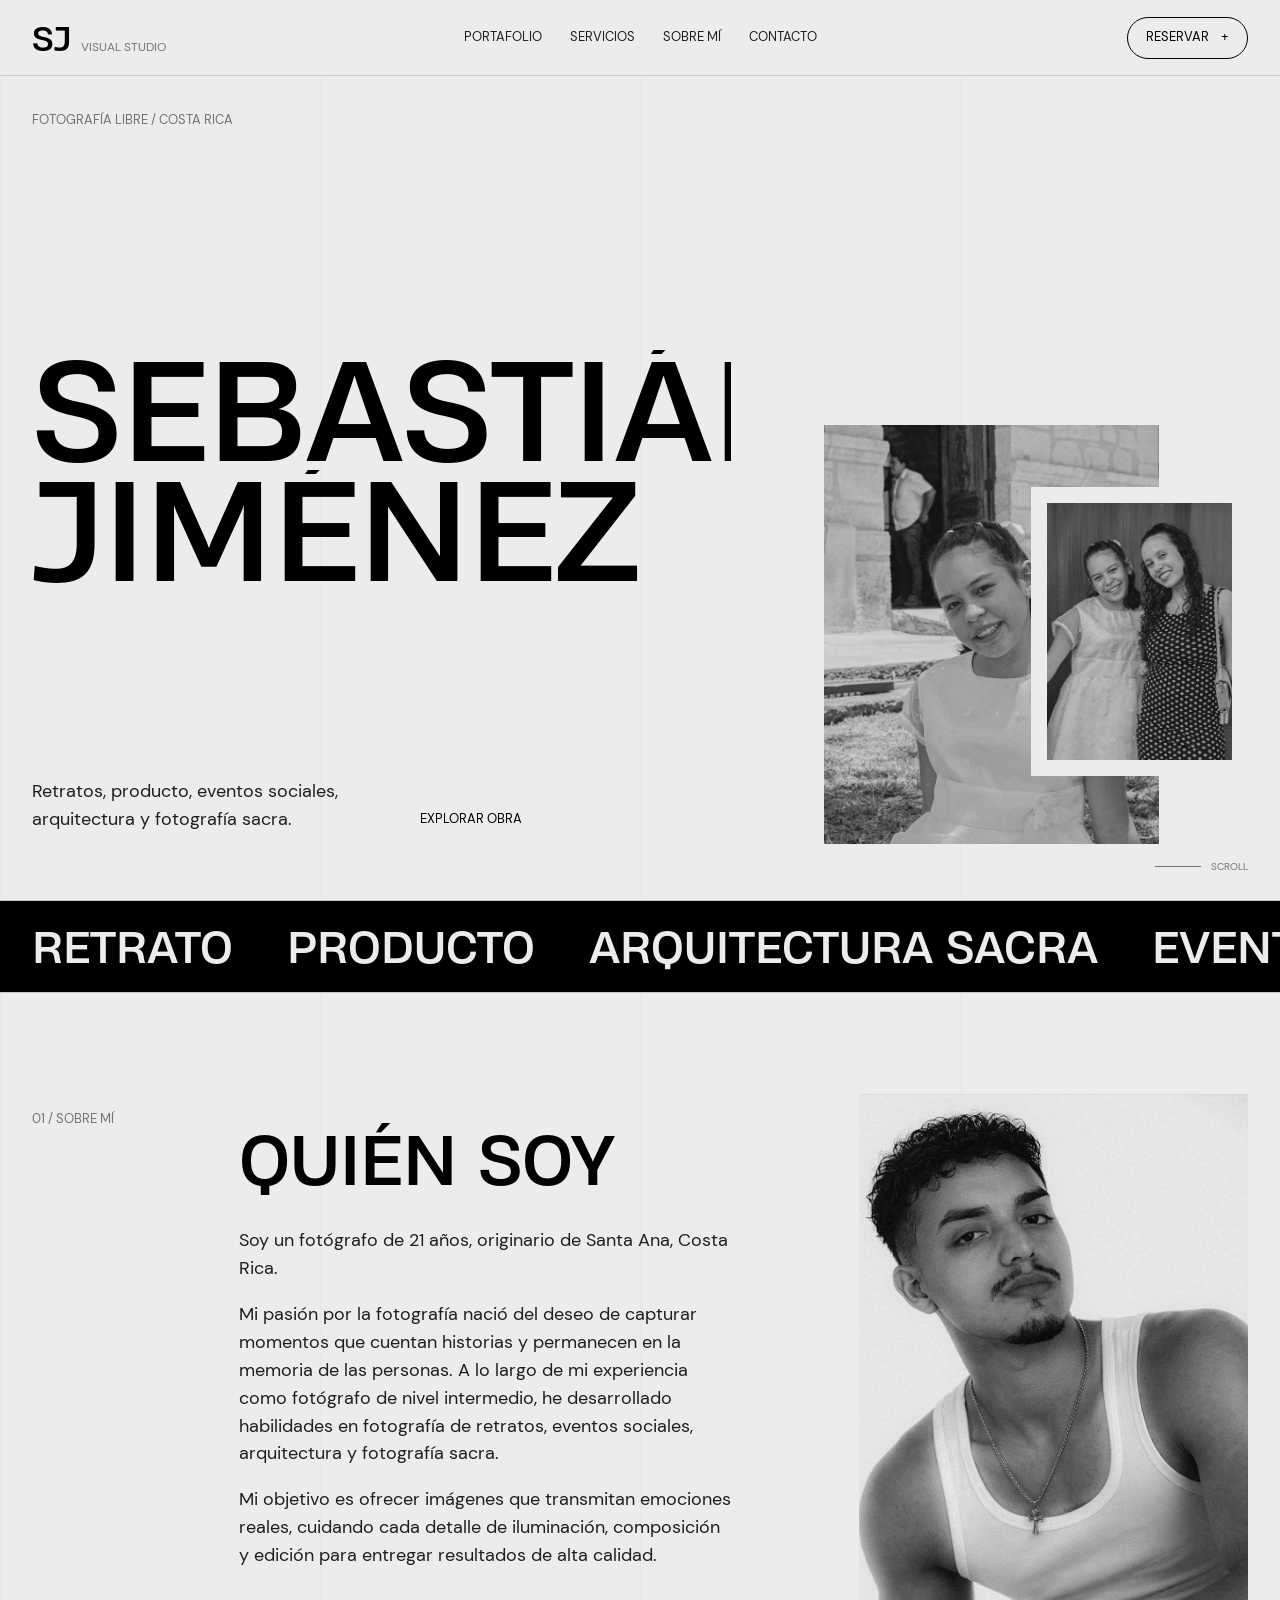
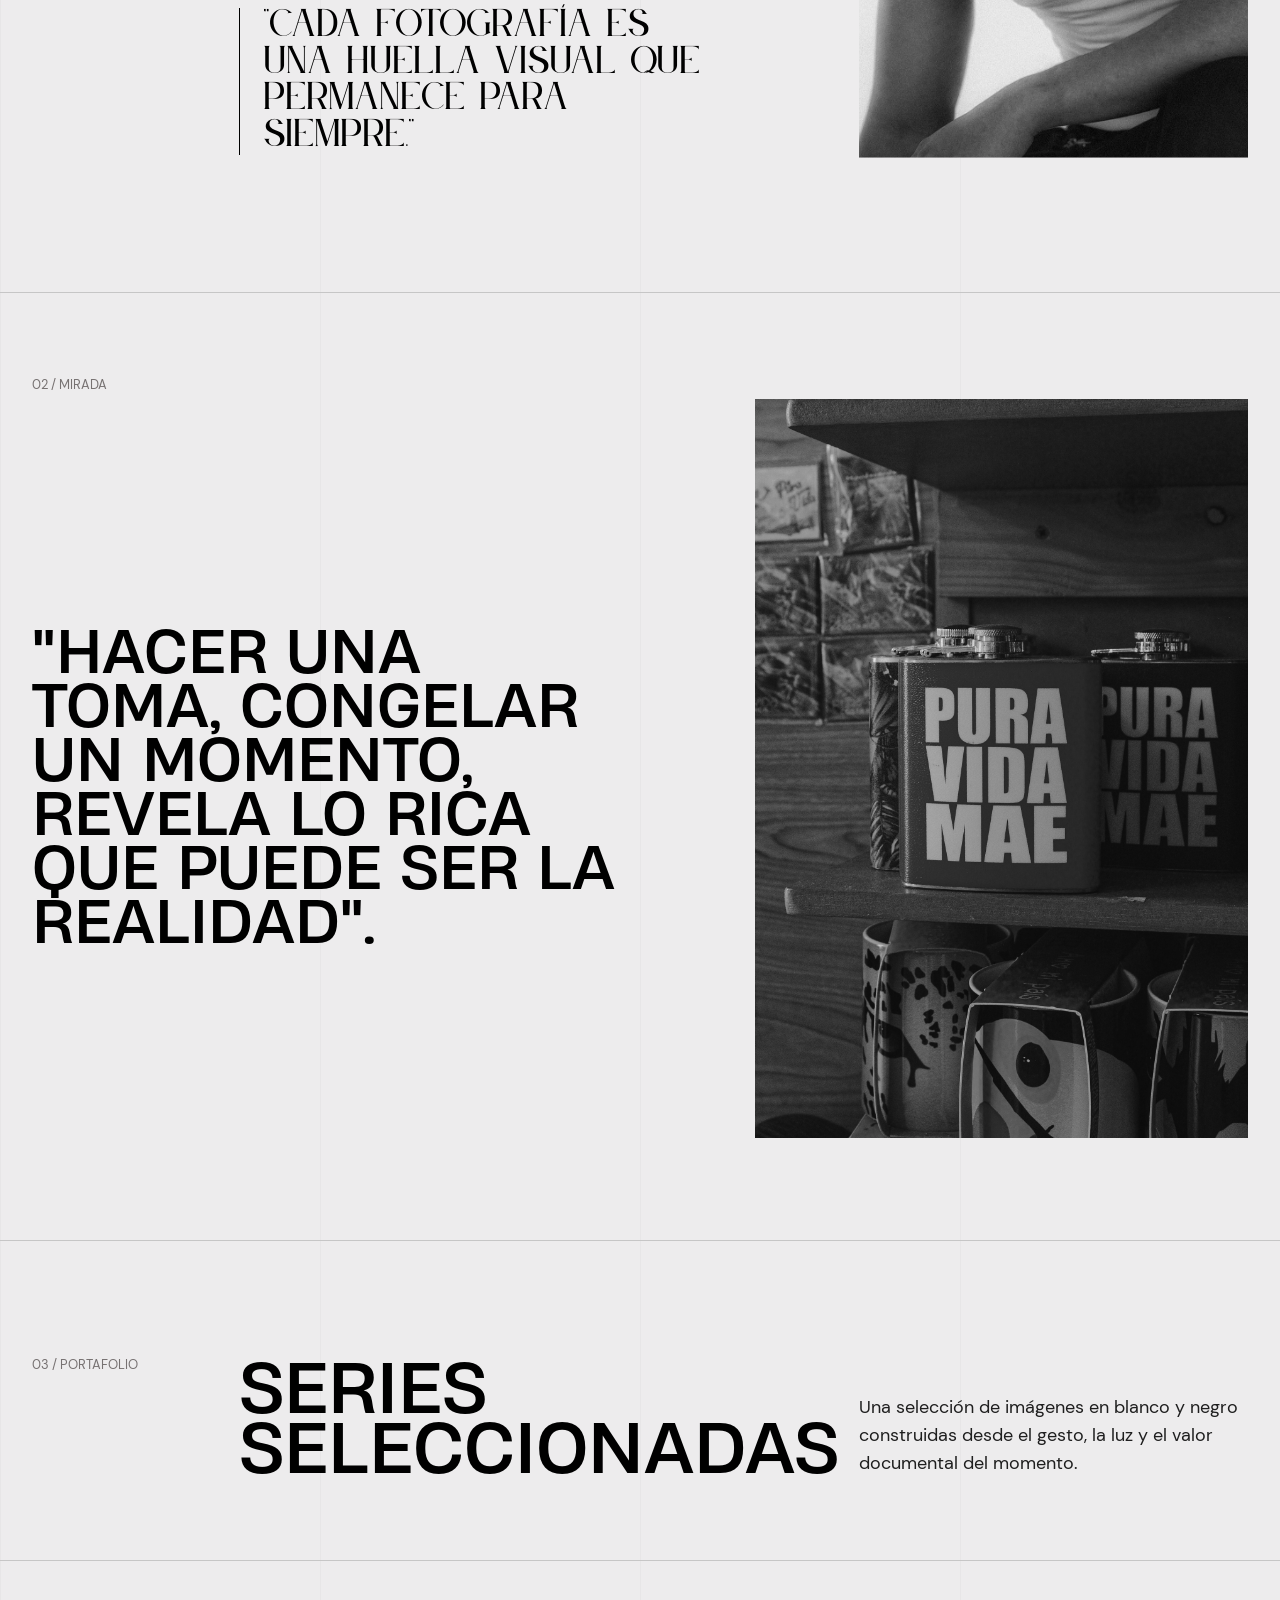
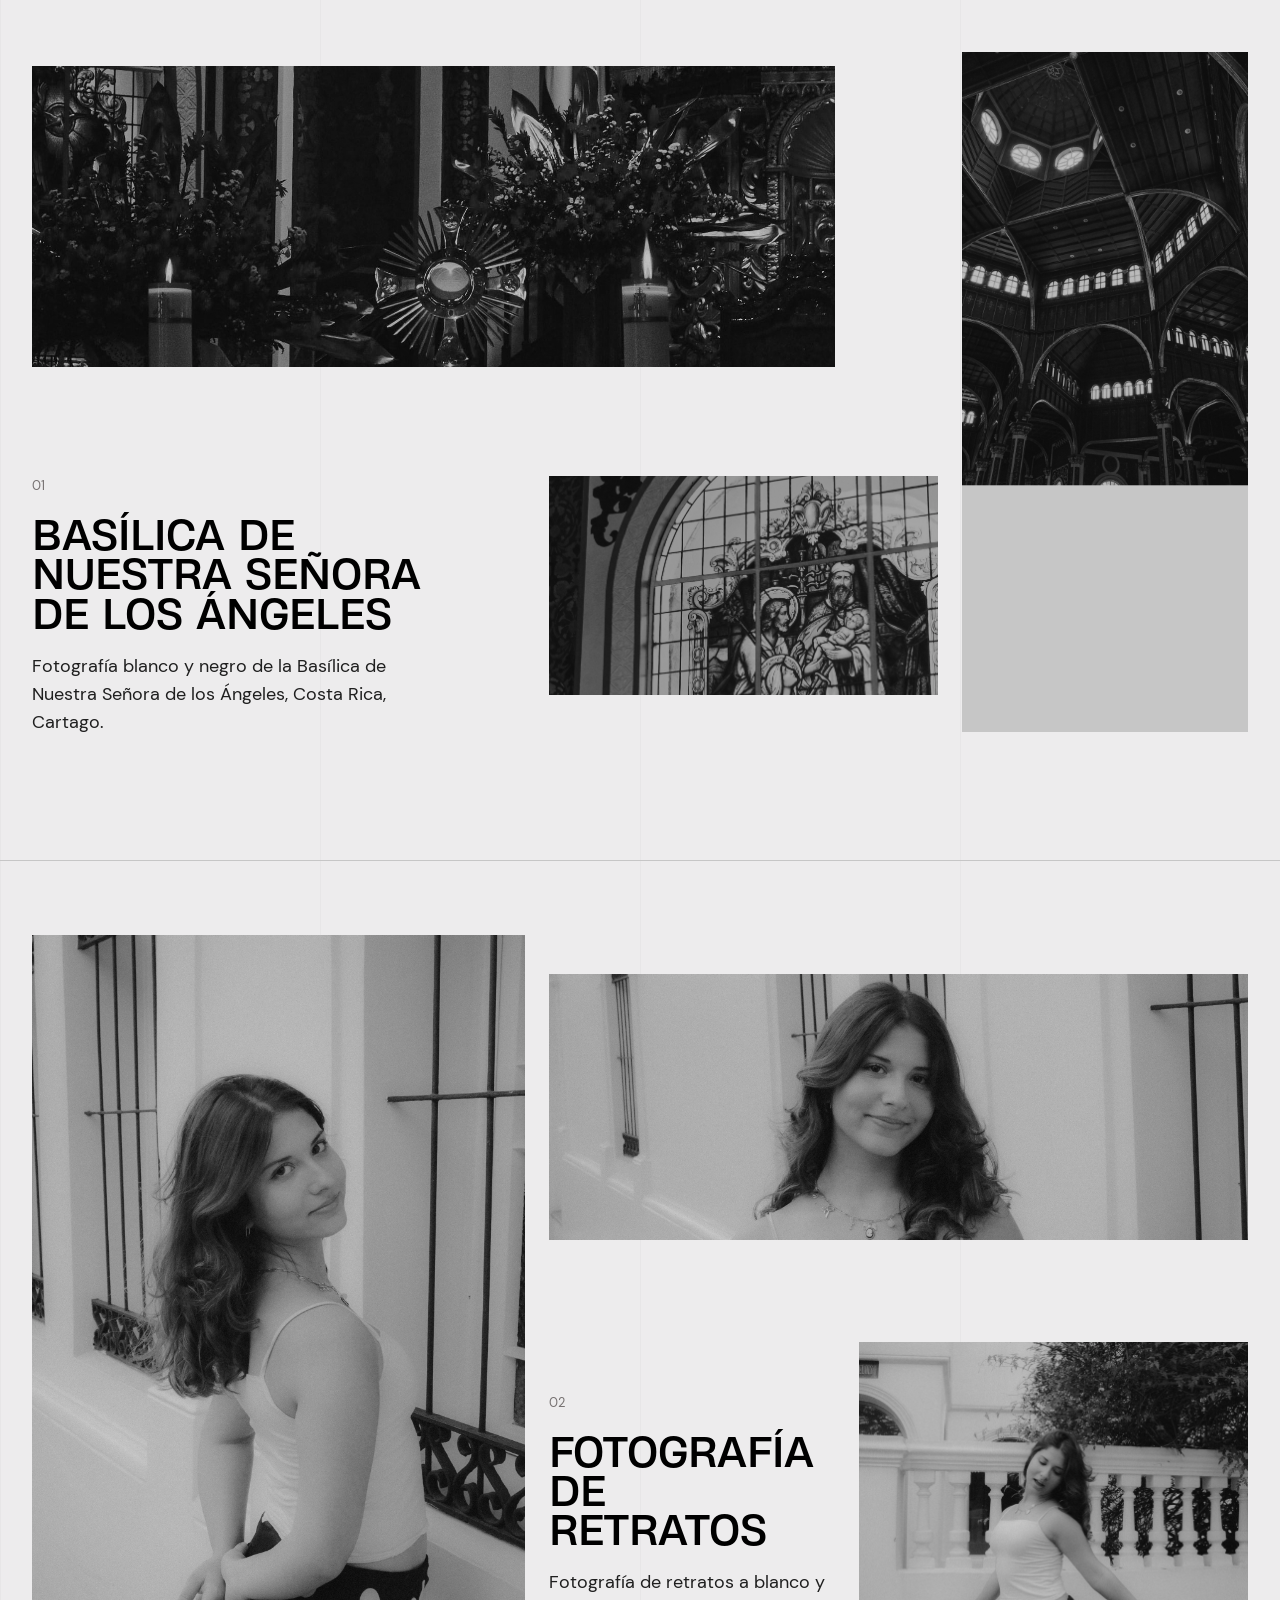
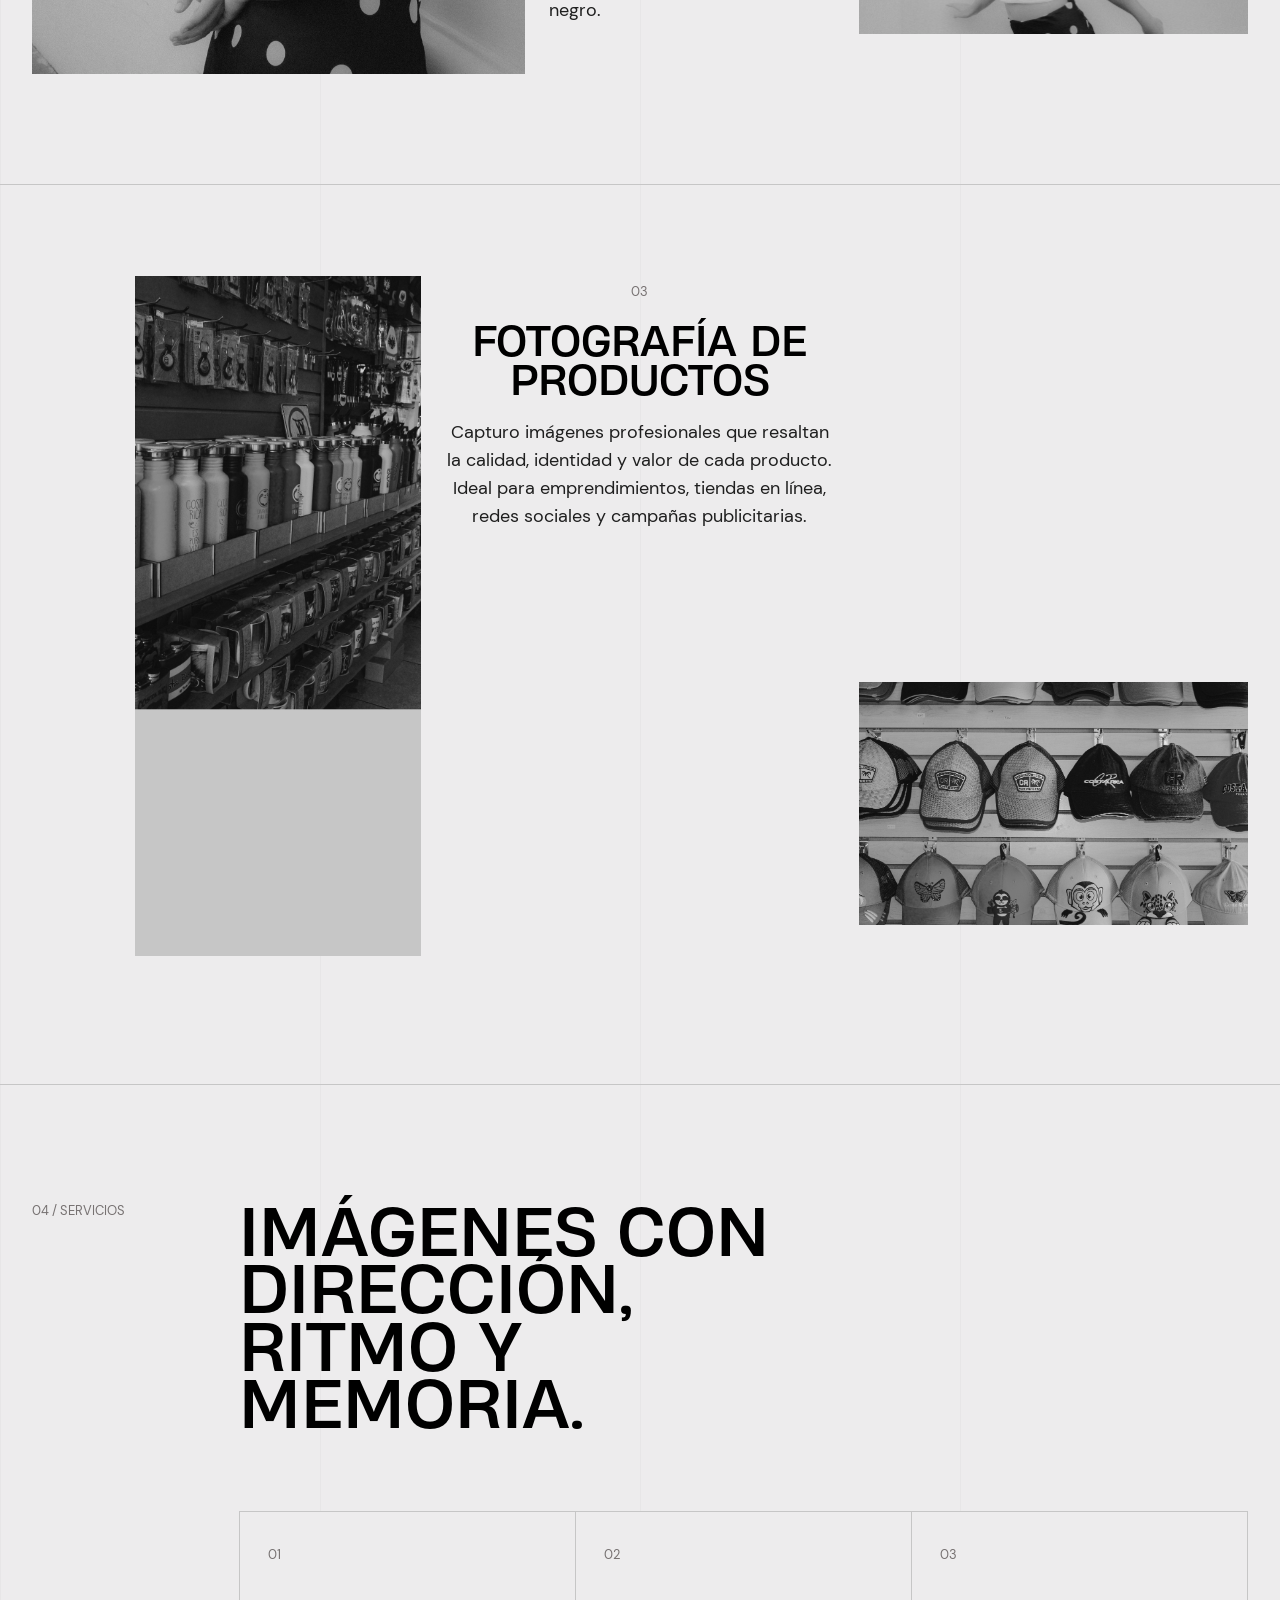
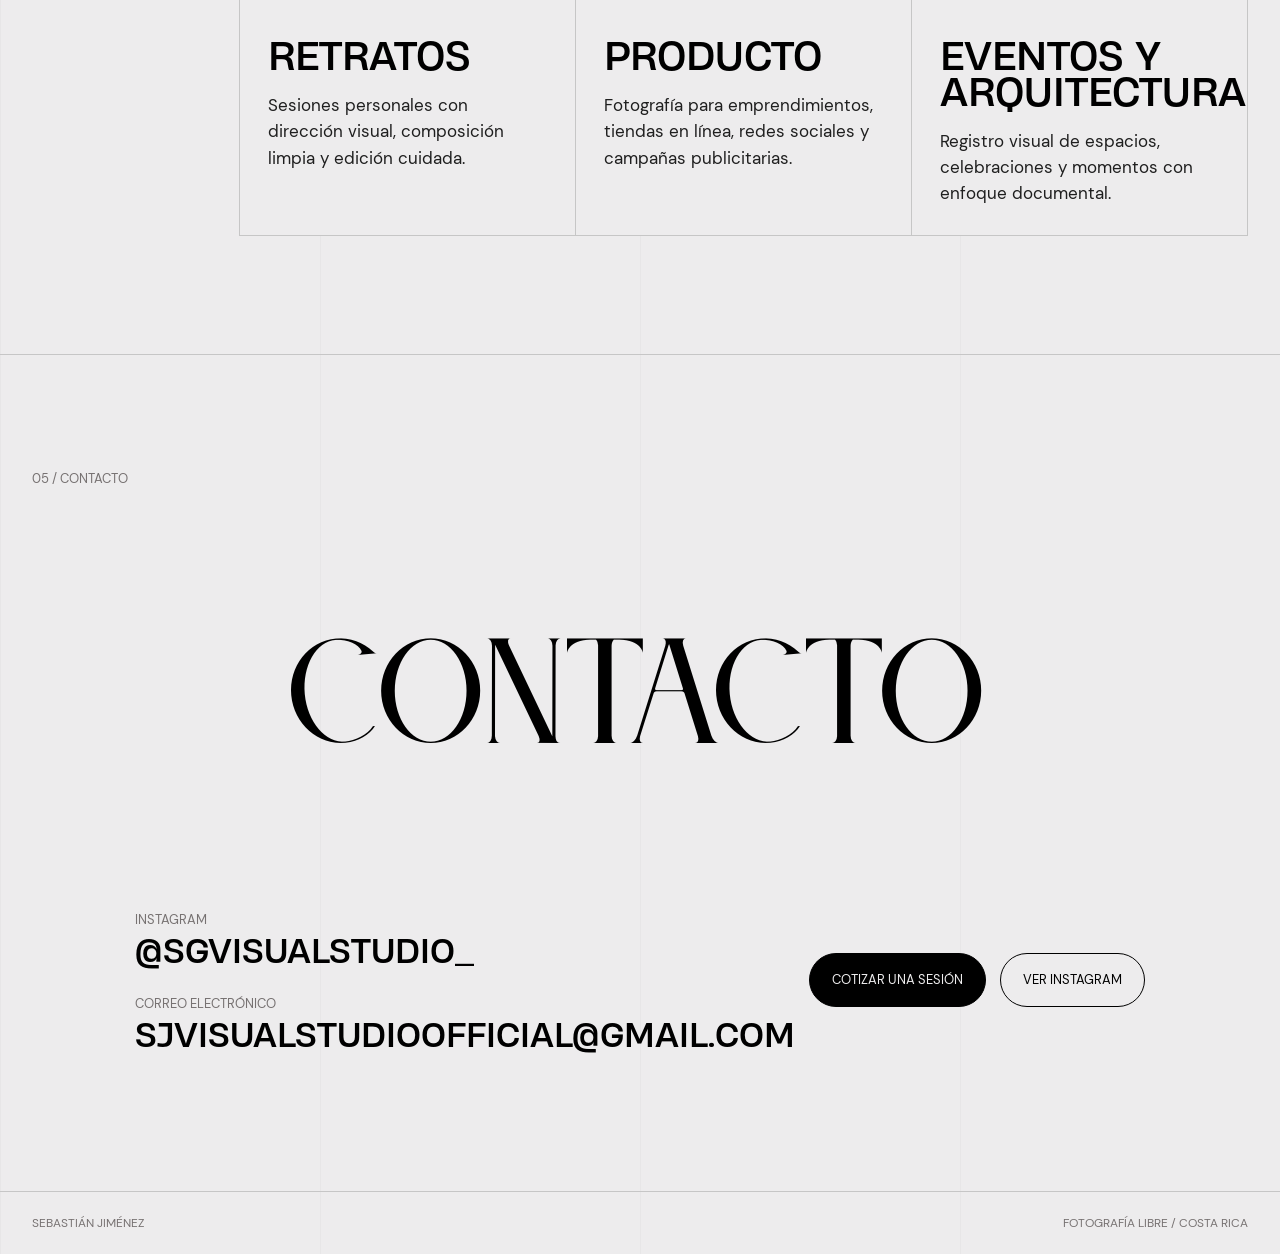
==== index.html @ d2ceb2b0 "Agregar entrada para GitHub Pages" ====
<!DOCTYPE html>
<html lang="es">
<head>
  <meta charset="UTF-8">
  <meta name="viewport" content="width=device-width, initial-scale=1.0">
  <meta name="description" content="Portafolio fotográfico de Sebastián Jiménez: retratos, producto, eventos sociales, arquitectura y fotografía sacra en Costa Rica.">
  <title>Sebastián Jiménez | Fotografía libre</title>
  <link rel="preload" href="assets/fonts/heading-now-71-78-regular.woff" as="font" type="font/woff" crossorigin>
  <link rel="preload" href="assets/fonts/dm-sans-regular.woff" as="font" type="font/woff" crossorigin>
  <link rel="preload" href="assets/fonts/dm-sans-bold.woff" as="font" type="font/woff" crossorigin>
  <link rel="stylesheet" href="css.css">
</head>
<body>
  <div class="cursor-dot" aria-hidden="true"></div>

  <header class="site-header" data-header>
    <a class="brand" href="#inicio" aria-label="Ir al inicio">
      <span>SJ</span>
      <small>visual studio</small>
    </a>

    <nav class="main-nav" aria-label="Navegacion principal">
      <a href="#portafolio">Portafolio</a>
      <a href="#servicios">Servicios</a>
      <a href="#sobre-mi">Sobre mí</a>
      <a href="#contacto">Contacto</a>
    </nav>

    <a class="header-cta" href="mailto:sjvisualstudioofficial@gmail.com">
      <span>Reservar</span>
      <span aria-hidden="true">+</span>
    </a>
  </header>

  <main>
    <section class="hero section-grid" id="inicio" aria-labelledby="hero-title">
      <div class="hero-copy">
      <p class="eyebrow reveal">Fotografía libre / Costa Rica</p>
        <h1 id="hero-title" class="hero-title" aria-label="Sebastián Jiménez">
          <span class="title-line" data-split>Sebastián</span>
          <span class="title-line" data-split>Jiménez</span>
        </h1>
        <div class="hero-meta reveal">
          <p>Retratos, producto, eventos sociales, arquitectura y fotografía sacra.</p>
          <a href="#portafolio" class="text-link">Explorar obra</a>
        </div>
      </div>

      <div class="hero-gallery reveal" aria-label="Selección de fotografías destacadas">
        <figure class="hero-photo hero-photo-large magnetic">
          <img src="assets/media/MAHMUy6PHkI.jpg" alt="Retrato de una niña en blanco y negro" width="1600" height="2400" fetchpriority="high">
        </figure>
        <figure class="hero-photo hero-photo-small magnetic">
          <img src="assets/media/MAHLGosBZDU.jpg" alt="Retrato de dos mujeres sonriendo" width="1600" height="2400" fetchpriority="high">
        </figure>
      </div>

      <div class="scroll-indicator reveal" aria-hidden="true">
        <span></span>
        <small>Scroll</small>
      </div>
    </section>

    <section class="intro-band" aria-label="Especialidades">
      <div class="ticker" data-ticker>
        <div class="ticker-track">
          <span>Retrato</span>
          <span>Producto</span>
          <span>Arquitectura sacra</span>
          <span>Eventos sociales</span>
          <span>Fotografía libre</span>
          <span>Retrato</span>
          <span>Producto</span>
          <span>Arquitectura sacra</span>
          <span>Eventos sociales</span>
          <span>Fotografía libre</span>
        </div>
      </div>
    </section>

    <section class="about section-grid" id="sobre-mi" aria-labelledby="about-title">
      <div class="section-kicker reveal">01 / Sobre mí</div>
      <div class="about-copy reveal">
        <h2 id="about-title">Quién soy</h2>
        <p>Soy un fotógrafo de 21 años, originario de Santa Ana, Costa Rica.</p>
        <p>Mi pasión por la fotografía nació del deseo de capturar momentos que cuentan historias y permanecen en la memoria de las personas. A lo largo de mi experiencia como fotógrafo de nivel intermedio, he desarrollado habilidades en fotografía de retratos, eventos sociales, arquitectura y fotografía sacra.</p>
        <p>Mi objetivo es ofrecer imágenes que transmitan emociones reales, cuidando cada detalle de iluminación, composición y edición para entregar resultados de alta calidad.</p>
        <blockquote>"Cada fotografía es una huella visual que permanece para siempre."</blockquote>
      </div>
      <figure class="about-image reveal magnetic">
        <img src="assets/media/MAHMUsHbHyA.jpg" alt="Fotógrafo Sebastián Jiménez en blanco y negro" width="1024" height="1536" loading="lazy">
      </figure>
    </section>

    <section class="quote-section section-grid" aria-labelledby="quote-title">
      <p class="section-kicker reveal">02 / Mirada</p>
      <h2 id="quote-title" class="quote reveal">"Hacer una toma, congelar un momento, revela lo rica que puede ser la realidad".</h2>
      <figure class="quote-image reveal magnetic">
        <img src="assets/media/MAHMUoQldHg.jpg" alt="Fotografía de producto con texto Pura Vida Mae" width="1600" height="2400" loading="lazy">
      </figure>
    </section>

    <section class="portfolio" id="portafolio" aria-labelledby="portfolio-title">
      <div class="portfolio-header section-grid">
        <p class="section-kicker reveal">03 / Portafolio</p>
        <h2 id="portfolio-title" class="reveal">Series seleccionadas</h2>
        <p class="portfolio-intro reveal">Una selección de imágenes en blanco y negro construidas desde el gesto, la luz y el valor documental del momento.</p>
      </div>

      <article class="project project-basilica section-grid reveal" aria-labelledby="basilica-title">
        <div class="project-copy">
          <span class="project-number">01</span>
          <h3 id="basilica-title">Basílica de Nuestra Señora de los Ángeles</h3>
          <p>Fotografía blanco y negro de la Basílica de Nuestra Señora de los Ángeles, Costa Rica, Cartago.</p>
        </div>
        <figure class="project-image basilica-wide magnetic">
          <img src="assets/media/MAHMUjFQFmQ.jpg" alt="Interior de basílica en blanco y negro" width="1600" height="2400" loading="lazy">
        </figure>
        <figure class="project-image basilica-tall magnetic">
          <img src="assets/media/MAHL6J9PVYI.jpg" alt="Arquitectura interior de basílica" width="1600" height="2400" loading="lazy">
        </figure>
        <figure class="project-image basilica-detail magnetic">
          <img src="assets/media/MAHL6HLJ4TI.jpg" alt="Detalle de vitral religioso" width="1599" height="2399" loading="lazy">
        </figure>
      </article>

      <article class="project project-portraits section-grid reveal" aria-labelledby="portraits-title">
        <div class="project-copy">
          <span class="project-number">02</span>
          <h3 id="portraits-title">Fotografía de retratos</h3>
          <p>Fotografía de retratos a blanco y negro.</p>
        </div>
        <figure class="project-image portrait-main magnetic">
          <img src="assets/media/MAHMUi7J1cg.jpg" alt="Retrato femenino en blanco y negro" width="1600" height="2400" loading="lazy">
        </figure>
        <figure class="project-image portrait-wide magnetic">
          <img src="assets/media/MAHMUgu9PHs.jpg" alt="Retrato horizontal en blanco y negro" width="2400" height="1600" loading="lazy">
        </figure>
        <figure class="project-image portrait-secondary magnetic">
          <img src="assets/media/MAHMUlPc8yc.jpg" alt="Retrato de cuerpo completo en blanco y negro" width="1600" height="2400" loading="lazy">
        </figure>
      </article>

      <article class="project project-products section-grid reveal" id="servicios" aria-labelledby="products-title">
        <div class="project-copy product-copy">
          <span class="project-number">03</span>
          <h3 id="products-title">Fotografía de productos</h3>
          <p>Capturo imágenes profesionales que resaltan la calidad, identidad y valor de cada producto. Ideal para emprendimientos, tiendas en línea, redes sociales y campañas publicitarias.</p>
        </div>
        <figure class="project-image product-main magnetic">
          <img src="assets/media/MAHL6Dea_iE.jpg" alt="Fotografía de productos en tienda" width="1600" height="2400" loading="lazy">
        </figure>
        <figure class="project-image product-wide magnetic">
          <img src="assets/media/MAHL6GfdABs.jpg" alt="Gorras exhibidas como fotografía de producto" width="2400" height="1600" loading="lazy">
        </figure>
      </article>
    </section>

    <section class="services section-grid" aria-labelledby="services-title">
      <p class="section-kicker reveal">04 / Servicios</p>
      <h2 id="services-title" class="reveal">Imágenes con dirección, ritmo y memoria.</h2>
      <div class="service-list">
        <article class="service-item reveal">
          <span>01</span>
          <h3>Retratos</h3>
          <p>Sesiones personales con dirección visual, composición limpia y edición cuidada.</p>
        </article>
        <article class="service-item reveal">
          <span>02</span>
          <h3>Producto</h3>
          <p>Fotografía para emprendimientos, tiendas en línea, redes sociales y campañas publicitarias.</p>
        </article>
        <article class="service-item reveal">
          <span>03</span>
          <h3>Eventos y arquitectura</h3>
          <p>Registro visual de espacios, celebraciones y momentos con enfoque documental.</p>
        </article>
      </div>
    </section>

    <section class="contact section-grid" id="contacto" aria-labelledby="contact-title">
      <p class="section-kicker reveal">05 / Contacto</p>
      <h2 id="contact-title" class="contact-title reveal">Contacto</h2>
      <div class="contact-panel reveal">
        <div>
          <span>Instagram</span>
          <a href="https://www.instagram.com/sgvisualstudio_/" target="_blank" rel="noreferrer">@sgvisualstudio_</a>
        </div>
        <div>
          <span>Correo electrónico</span>
          <a href="mailto:sjvisualstudioofficial@gmail.com">sjvisualstudioofficial@gmail.com</a>
        </div>
      </div>
      <div class="contact-actions reveal">
        <a class="primary-action" href="mailto:sjvisualstudioofficial@gmail.com">Cotizar una sesión</a>
        <a class="secondary-action" href="https://www.instagram.com/sgvisualstudio_/" target="_blank" rel="noreferrer">Ver Instagram</a>
      </div>
    </section>
  </main>

  <footer class="site-footer">
    <span>Sebastián Jiménez</span>
    <span>Fotografía libre / Costa Rica</span>
  </footer>

  <script src="js.js"></script>
</body>
</html>
---- css.css ----
@font-face {
  font-family: "Heading Now 71-78";
  src: url("assets/fonts/heading-now-71-78-regular.woff") format("woff");
  font-display: swap;
}

@font-face {
  font-family: "DM Sans";
  src: url("assets/fonts/dm-sans-regular.woff") format("woff");
  font-weight: 400;
  font-display: swap;
}

@font-face {
  font-family: "DM Sans";
  src: url("assets/fonts/dm-sans-bold.woff") format("woff");
  font-weight: 700;
  font-display: swap;
}

@font-face {
  font-family: "Open Sans Local";
  src: url("assets/fonts/open-sans-regular.woff") format("woff");
  font-weight: 400;
  font-display: swap;
}

@font-face {
  font-family: "Le Jour Serif";
  src: url("assets/fonts/le-jour-serif-regular.woff") format("woff");
  font-display: swap;
}

@font-face {
  font-family: "Arimo Local";
  src: url("assets/fonts/arimo-regular.woff") format("woff");
  font-weight: 400;
  font-display: swap;
}

:root {
  --paper: #edeced;
  --ink: #000000;
  --ink-soft: #1f1f1f;
  --line: #c6c6c6;
  --muted: #777272;
  --deep: #101010;
  --canva-blue: #304254;
  --header-h: 76px;
  --side: 32px;
  --max: 1440px;
  --ease: cubic-bezier(.19, 1, .22, 1);
}

* {
  box-sizing: border-box;
}

html {
  background: var(--paper);
  color: var(--ink);
  overflow-x: clip;
  scroll-behavior: smooth;
}

body {
  margin: 0;
  min-width: 320px;
  background:
    linear-gradient(90deg, rgba(0, 0, 0, .025) 1px, transparent 1px),
    var(--paper);
  background-size: 25vw 100%;
  color: var(--ink);
  font-family: "DM Sans", Arial, sans-serif;
  font-size: 17px;
  line-height: 1.55;
  overflow-x: clip;
}

body.is-locked {
  overflow: hidden;
}

img {
  display: block;
  width: 100%;
  height: 100%;
  object-fit: cover;
}

a {
  color: inherit;
  text-decoration: none;
}

::selection {
  background: var(--ink);
  color: var(--paper);
}

.cursor-dot {
  position: fixed;
  top: 0;
  left: 0;
  z-index: 1000;
  width: 18px;
  height: 18px;
  border: 1px solid var(--ink);
  border-radius: 999px;
  pointer-events: none;
  opacity: 0;
  transform: translate3d(-50%, -50%, 0);
  transition: width .35s var(--ease), height .35s var(--ease), opacity .35s var(--ease), background .35s var(--ease);
  mix-blend-mode: difference;
}

.cursor-dot.is-visible {
  opacity: .8;
}

.cursor-dot.is-active {
  width: 58px;
  height: 58px;
  background: rgba(255, 255, 255, .18);
}

.site-header {
  position: fixed;
  top: 0;
  left: 0;
  z-index: 100;
  display: grid;
  grid-template-columns: 1fr auto 1fr;
  align-items: center;
  width: 100%;
  height: var(--header-h);
  padding: 0 var(--side);
  border-bottom: 1px solid rgba(0, 0, 0, .12);
  background: rgba(237, 236, 237, .78);
  backdrop-filter: blur(18px);
  transition: height .45s var(--ease), background .45s var(--ease);
}

.site-header.is-scrolled {
  height: 60px;
  background: rgba(237, 236, 237, .92);
}

.brand {
  display: inline-flex;
  align-items: baseline;
  gap: 10px;
  font-family: "Heading Now 71-78", "Arial Narrow", sans-serif;
  text-transform: uppercase;
}

.brand span {
  font-size: 32px;
  line-height: 1;
}

.brand small {
  color: var(--muted);
  font-family: "DM Sans", Arial, sans-serif;
  font-size: 12px;
  line-height: 1;
  text-transform: uppercase;
}

.main-nav {
  display: flex;
  align-items: center;
  justify-content: center;
  gap: 28px;
  color: var(--ink-soft);
  font-size: 13px;
  text-transform: uppercase;
}

.main-nav a,
.text-link {
  position: relative;
  display: inline-flex;
  align-items: center;
  min-height: 32px;
}

.main-nav a::after,
.text-link::after {
  content: "";
  position: absolute;
  right: 0;
  bottom: 4px;
  left: 0;
  height: 1px;
  background: currentColor;
  transform: scaleX(0);
  transform-origin: right;
  transition: transform .45s var(--ease);
}

.main-nav a:hover::after,
.text-link:hover::after,
.main-nav a.is-active::after {
  transform: scaleX(1);
  transform-origin: left;
}

.header-cta {
  justify-self: end;
  display: inline-flex;
  align-items: center;
  justify-content: center;
  gap: 12px;
  min-height: 42px;
  padding: 0 18px;
  border: 1px solid var(--ink);
  border-radius: 999px;
  font-size: 13px;
  text-transform: uppercase;
  transition: background .35s var(--ease), color .35s var(--ease), transform .35s var(--ease);
}

.header-cta:hover {
  background: var(--ink);
  color: var(--paper);
  transform: translateY(-2px);
}

.section-grid {
  display: grid;
  grid-template-columns: repeat(12, minmax(0, 1fr));
  gap: 24px;
  width: min(100%, var(--max));
  margin: 0 auto;
  padding-right: var(--side);
  padding-left: var(--side);
}

.hero {
  position: relative;
  min-height: 100svh;
  padding-top: 112px;
  padding-bottom: 56px;
  align-items: end;
  border-bottom: 1px solid var(--line);
}

.hero-copy {
  grid-column: 1 / 8;
  align-self: stretch;
  display: flex;
  flex-direction: column;
  justify-content: space-between;
  min-height: calc(100svh - 168px);
}

.eyebrow,
.section-kicker,
.project-number {
  margin: 0;
  color: var(--muted);
  font-size: 13px;
  line-height: 1.2;
  text-transform: uppercase;
}

.hero-title,
.about h2,
.portfolio-header h2,
.services h2 {
  margin: 0;
  font-family: "Heading Now 71-78", "Arial Narrow", sans-serif;
  font-weight: 400;
  line-height: .9;
  text-transform: uppercase;
}

.hero-title {
  max-width: 820px;
  padding-top: 34px;
  font-size: 8.3rem;
}

.title-line {
  display: block;
  overflow: hidden;
  transform: translateY(110%);
  animation: titleIn 1.25s var(--ease) forwards;
}

.title-line:nth-child(2) {
  animation-delay: .12s;
}

.hero-meta {
  display: grid;
  grid-template-columns: minmax(220px, 360px) auto;
  align-items: end;
  gap: 28px;
  max-width: 700px;
  padding-bottom: 10px;
}

.hero-meta p {
  margin: 0;
  color: var(--ink-soft);
  font-size: 18px;
}

.text-link {
  align-self: end;
  font-size: 13px;
  line-height: 1;
  text-transform: uppercase;
}

.hero-gallery {
  grid-column: 8 / 13;
  position: relative;
  align-self: end;
  min-height: 620px;
}

.hero-photo,
.about-image,
.quote-image,
.project-image {
  position: relative;
  margin: 0;
  overflow: hidden;
  background: var(--line);
}

.hero-photo img,
.about-image img,
.quote-image img,
.project-image img {
  filter: grayscale(1) contrast(1.08) brightness(.92);
  transform: scale(1.02);
  transition: filter .9s var(--ease), transform 1.1s var(--ease);
}

.magnetic:hover img {
  filter: grayscale(0) contrast(1.03) brightness(.98);
  transform: scale(1.07) translate3d(var(--mx, 0), var(--my, 0), 0);
}

.hero-photo-large {
  position: absolute;
  right: 18%;
  bottom: 0;
  width: 68%;
  aspect-ratio: 4 / 5;
}

.hero-photo-small {
  position: absolute;
  right: 0;
  bottom: 68px;
  width: 44%;
  aspect-ratio: 3 / 4;
  border: 16px solid var(--paper);
}

.scroll-indicator {
  position: absolute;
  right: var(--side);
  bottom: 26px;
  display: inline-flex;
  align-items: center;
  gap: 10px;
  color: var(--muted);
  font-size: 12px;
  text-transform: uppercase;
}

.scroll-indicator span {
  width: 46px;
  height: 1px;
  background: var(--muted);
  transform-origin: left;
  animation: pulseLine 1.8s var(--ease) infinite;
}

.intro-band {
  position: relative;
  overflow: hidden;
  overflow: clip;
  min-height: 92px;
  border-bottom: 1px solid var(--line);
  background: var(--ink);
  color: var(--paper);
}

.ticker {
  position: absolute;
  inset: 0;
  width: 100%;
  height: 92px;
  overflow: hidden;
  contain: layout paint;
}

.ticker-track {
  display: flex;
  width: max-content;
  height: 100%;
  align-items: center;
  gap: 54px;
  padding: 0 var(--side);
  font-family: "Heading Now 71-78", "Arial Narrow", sans-serif;
  font-size: 42px;
  line-height: 1;
  text-transform: uppercase;
  animation: ticker 34s linear infinite;
}

.ticker-track span {
  white-space: nowrap;
}

.about {
  min-height: 100svh;
  padding-top: 118px;
  padding-bottom: 118px;
  align-items: center;
  border-bottom: 1px solid var(--line);
}

.about .section-kicker {
  grid-column: 1 / 3;
  align-self: start;
}

.about-copy {
  grid-column: 3 / 8;
}

.about-copy h2 {
  margin-bottom: 38px;
  font-size: 4.1rem;
}

.about-copy p {
  max-width: 660px;
  margin: 0 0 18px;
  color: var(--ink-soft);
  font-size: 18px;
}

blockquote {
  margin: 38px 0 0;
  padding-left: 24px;
  border-left: 1px solid var(--ink);
  font-family: "Le Jour Serif", Georgia, serif;
  font-size: 34px;
  line-height: 1.08;
}

.about-image {
  grid-column: 9 / 13;
  align-self: stretch;
  min-height: 560px;
}

.quote-section {
  min-height: 92svh;
  padding-top: 84px;
  padding-bottom: 84px;
  align-items: center;
  border-bottom: 1px solid var(--line);
}

.quote-section .section-kicker {
  grid-column: 1 / 3;
  align-self: start;
}

.quote {
  grid-column: 1 / 7;
  margin: 0;
  font-family: "Heading Now 71-78", "Arial Narrow", sans-serif;
  font-size: 3.6rem;
  font-weight: 400;
  line-height: .94;
  text-transform: uppercase;
}

.quote-image {
  grid-column: 8 / 13;
  min-height: 560px;
}

.portfolio {
  border-bottom: 1px solid var(--line);
}

.portfolio-header {
  padding-top: 116px;
  padding-bottom: 82px;
  align-items: end;
}

.portfolio-header .section-kicker {
  grid-column: 1 / 3;
  align-self: start;
}

.portfolio-header h2 {
  grid-column: 3 / 9;
  font-size: 4.2rem;
}

.portfolio-intro {
  grid-column: 9 / 13;
  margin: 0;
  color: var(--ink-soft);
  font-size: 18px;
}

.project {
  position: relative;
  min-height: 100svh;
  padding-top: 92px;
  padding-bottom: 92px;
  align-items: center;
  border-top: 1px solid var(--line);
}

.project-copy {
  z-index: 2;
}

.project-copy h3 {
  margin: 18px 0 20px;
  font-family: "Heading Now 71-78", "Arial Narrow", sans-serif;
  font-size: 2.5rem;
  font-weight: 400;
  line-height: .98;
  text-transform: uppercase;
}

.project-copy p {
  margin: 0;
  color: var(--ink-soft);
  font-size: 18px;
}

.project-basilica .project-copy {
  grid-column: 1 / 5;
  grid-row: 2;
}

.basilica-wide {
  grid-column: 1 / 9;
  grid-row: 1;
  aspect-ratio: 16 / 6;
}

.basilica-tall {
  grid-column: 10 / 13;
  grid-row: 1 / 3;
  min-height: 680px;
}

.basilica-detail {
  grid-column: 6 / 10;
  grid-row: 2;
  aspect-ratio: 16 / 9;
}

.project-portraits .project-copy {
  grid-column: 6 / 9;
  grid-row: 2;
}

.portrait-main {
  grid-column: 1 / 6;
  grid-row: 1 / 3;
  min-height: 690px;
}

.portrait-wide {
  grid-column: 6 / 13;
  grid-row: 1;
  aspect-ratio: 21 / 8;
}

.portrait-secondary {
  grid-column: 9 / 13;
  grid-row: 2;
  aspect-ratio: 4 / 3;
}

.project-products .product-copy {
  grid-column: 5 / 9;
  grid-row: 1;
  align-self: start;
  text-align: center;
}

.product-main {
  grid-column: 2 / 5;
  grid-row: 1 / 3;
  min-height: 680px;
}

.product-wide {
  grid-column: 9 / 13;
  grid-row: 2;
  aspect-ratio: 16 / 10;
}

.services {
  padding-top: 118px;
  padding-bottom: 118px;
  border-bottom: 1px solid var(--line);
}

.services .section-kicker {
  grid-column: 1 / 3;
}

.services h2 {
  grid-column: 3 / 9;
  font-size: 4rem;
}

.service-list {
  grid-column: 3 / 13;
  display: grid;
  grid-template-columns: repeat(3, minmax(0, 1fr));
  gap: 1px;
  margin-top: 54px;
  background: var(--line);
  border: 1px solid var(--line);
}

.service-item {
  min-height: 280px;
  padding: 28px;
  background: var(--paper);
}

.service-item span {
  color: var(--muted);
  font-size: 13px;
}

.service-item h3 {
  margin: 72px 0 18px;
  font-family: "Heading Now 71-78", "Arial Narrow", sans-serif;
  font-size: 2.35rem;
  font-weight: 400;
  line-height: .95;
  text-transform: uppercase;
}

.service-item p {
  margin: 0;
  color: var(--ink-soft);
}

.contact {
  min-height: calc(100svh - 64px);
  padding-top: 116px;
  padding-bottom: 96px;
  align-items: center;
}

.contact .section-kicker {
  grid-column: 1 / 3;
  align-self: start;
}

.contact-title {
  grid-column: 2 / 12;
  margin: 0;
  font-family: "Le Jour Serif", Georgia, serif;
  font-size: 8.2rem;
  font-weight: 400;
  line-height: .9;
  text-align: center;
  text-transform: uppercase;
}

.contact-panel {
  grid-column: 2 / 7;
  display: grid;
  gap: 28px;
  margin-top: 34px;
}

.contact-panel div {
  display: grid;
  gap: 4px;
}

.contact-panel span {
  color: var(--muted);
  font-size: 13px;
  text-transform: uppercase;
}

.contact-panel a {
  width: fit-content;
  font-family: "Heading Now 71-78", "Arial Narrow", sans-serif;
  font-size: 2rem;
  line-height: 1;
  text-transform: uppercase;
}

.contact-actions {
  grid-column: 8 / 12;
  display: flex;
  align-items: center;
  justify-content: flex-end;
  gap: 14px;
  margin-top: 34px;
}

.primary-action,
.secondary-action {
  display: inline-flex;
  align-items: center;
  justify-content: center;
  min-height: 54px;
  padding: 0 22px;
  border: 1px solid var(--ink);
  border-radius: 999px;
  font-size: 13px;
  line-height: 1;
  text-transform: uppercase;
  transition: background .35s var(--ease), color .35s var(--ease), transform .35s var(--ease);
}

.primary-action {
  background: var(--ink);
  color: var(--paper);
}

.primary-action:hover,
.secondary-action:hover {
  transform: translateY(-3px);
}

.secondary-action:hover {
  background: var(--ink);
  color: var(--paper);
}

.site-footer {
  display: flex;
  justify-content: space-between;
  gap: 20px;
  padding: 22px var(--side);
  border-top: 1px solid var(--line);
  color: var(--muted);
  font-size: 12px;
  text-transform: uppercase;
}

.reveal {
  opacity: 0;
  transform: translateY(36px);
  transition: opacity .9s var(--ease), transform .9s var(--ease);
}

.reveal.is-visible {
  opacity: 1;
  transform: translateY(0);
}

@keyframes titleIn {
  to {
    transform: translateY(0);
  }
}

@keyframes pulseLine {
  0%,
  100% {
    transform: scaleX(.45);
    opacity: .45;
  }
  50% {
    transform: scaleX(1);
    opacity: 1;
  }
}

@keyframes ticker {
  from {
    transform: translateX(0);
  }
  to {
    transform: translateX(-50%);
  }
}

@media (max-width: 1180px) {
  :root {
    --side: 24px;
  }

  .hero-title {
    font-size: 6.2rem;
  }

  .hero-gallery {
    min-height: 540px;
  }

  .quote,
  .portfolio-header h2,
  .services h2 {
    font-size: 3.4rem;
  }

  .contact-title {
    font-size: 6.2rem;
  }
}

@media (max-width: 920px) {
  .site-header {
    grid-template-columns: 1fr auto;
  }

  .main-nav {
    display: none;
  }

  .section-grid {
    grid-template-columns: repeat(6, minmax(0, 1fr));
    gap: 18px;
  }

  .hero {
    padding-top: 96px;
  }

  .hero-copy,
  .hero-gallery,
  .about .section-kicker,
  .about-copy,
  .about-image,
  .quote-section .section-kicker,
  .quote,
  .quote-image,
  .portfolio-header .section-kicker,
  .portfolio-header h2,
  .portfolio-intro,
  .services .section-kicker,
  .services h2,
  .service-list,
  .contact .section-kicker,
  .contact-title,
  .contact-panel,
  .contact-actions {
    grid-column: 1 / -1;
  }

  .hero-copy {
    min-height: auto;
    gap: 38px;
  }

  .hero-title {
    font-size: 5.1rem;
  }

  .hero-meta {
    grid-template-columns: 1fr;
    max-width: 520px;
  }

  .hero-gallery {
    min-height: 520px;
  }

  .about,
  .quote-section,
  .portfolio-header,
  .services,
  .contact {
    padding-top: 84px;
    padding-bottom: 84px;
  }

  .about-image,
  .quote-image {
    min-height: 560px;
  }

  .quote {
    font-size: 3.35rem;
  }

  .project {
    grid-template-columns: repeat(6, minmax(0, 1fr));
    min-height: auto;
  }

  .project-basilica .project-copy,
  .basilica-wide,
  .basilica-tall,
  .basilica-detail,
  .project-portraits .project-copy,
  .portrait-main,
  .portrait-wide,
  .portrait-secondary,
  .project-products .product-copy,
  .product-main,
  .product-wide {
    grid-column: 1 / -1;
    grid-row: auto;
  }

  .basilica-tall,
  .portrait-main,
  .product-main {
    min-height: 620px;
  }

  .project-products .product-copy {
    text-align: left;
  }

  .service-list {
    grid-template-columns: 1fr;
  }

  .contact-actions {
    justify-content: flex-start;
  }
}

@media (max-width: 640px) {
  :root {
    --header-h: 66px;
    --side: 18px;
  }

  body {
    background-size: 50% 100%;
    font-size: 16px;
  }

  .brand small,
  .header-cta span:first-child,
  .scroll-indicator {
    display: none;
  }

  .header-cta {
    min-width: 42px;
    width: 42px;
    height: 42px;
    padding: 0;
  }

  .hero-title {
    font-size: 3.7rem;
  }

  .hero-gallery {
    min-height: 430px;
  }

  .hero-photo-large {
    right: 18%;
    width: 78%;
  }

  .hero-photo-small {
    bottom: 42px;
    width: 48%;
    border-width: 10px;
  }

  .ticker {
    height: 74px;
  }

  .ticker-track {
    gap: 34px;
    font-size: 30px;
  }

  .intro-band {
    min-height: 74px;
  }

  .about-copy h2,
  .quote,
  .portfolio-header h2,
  .services h2 {
    font-size: 2.9rem;
  }

  .about-copy p,
  .project-copy p,
  .portfolio-intro {
    font-size: 16px;
  }

  blockquote {
    font-size: 26px;
  }

  .about-image,
  .quote-image,
  .basilica-tall,
  .portrait-main,
  .product-main {
    min-height: auto;
    aspect-ratio: 4 / 5;
  }

  .project-copy h3,
  .service-item h3 {
    font-size: 2rem;
  }

  .contact-title {
    font-size: 4.1rem;
  }

  .contact-panel a {
    max-width: 100%;
    overflow-wrap: anywhere;
    font-size: 1.45rem;
  }

  .contact-actions {
    flex-direction: column;
    align-items: stretch;
  }

  .primary-action,
  .secondary-action {
    width: 100%;
  }

  .site-footer {
    flex-direction: column;
  }
}

@media (prefers-reduced-motion: reduce) {
  *,
  *::before,
  *::after {
    animation-duration: .01ms !important;
    animation-iteration-count: 1 !important;
    scroll-behavior: auto !important;
    transition-duration: .01ms !important;
  }

  .reveal {
    opacity: 1;
    transform: none;
  }
}
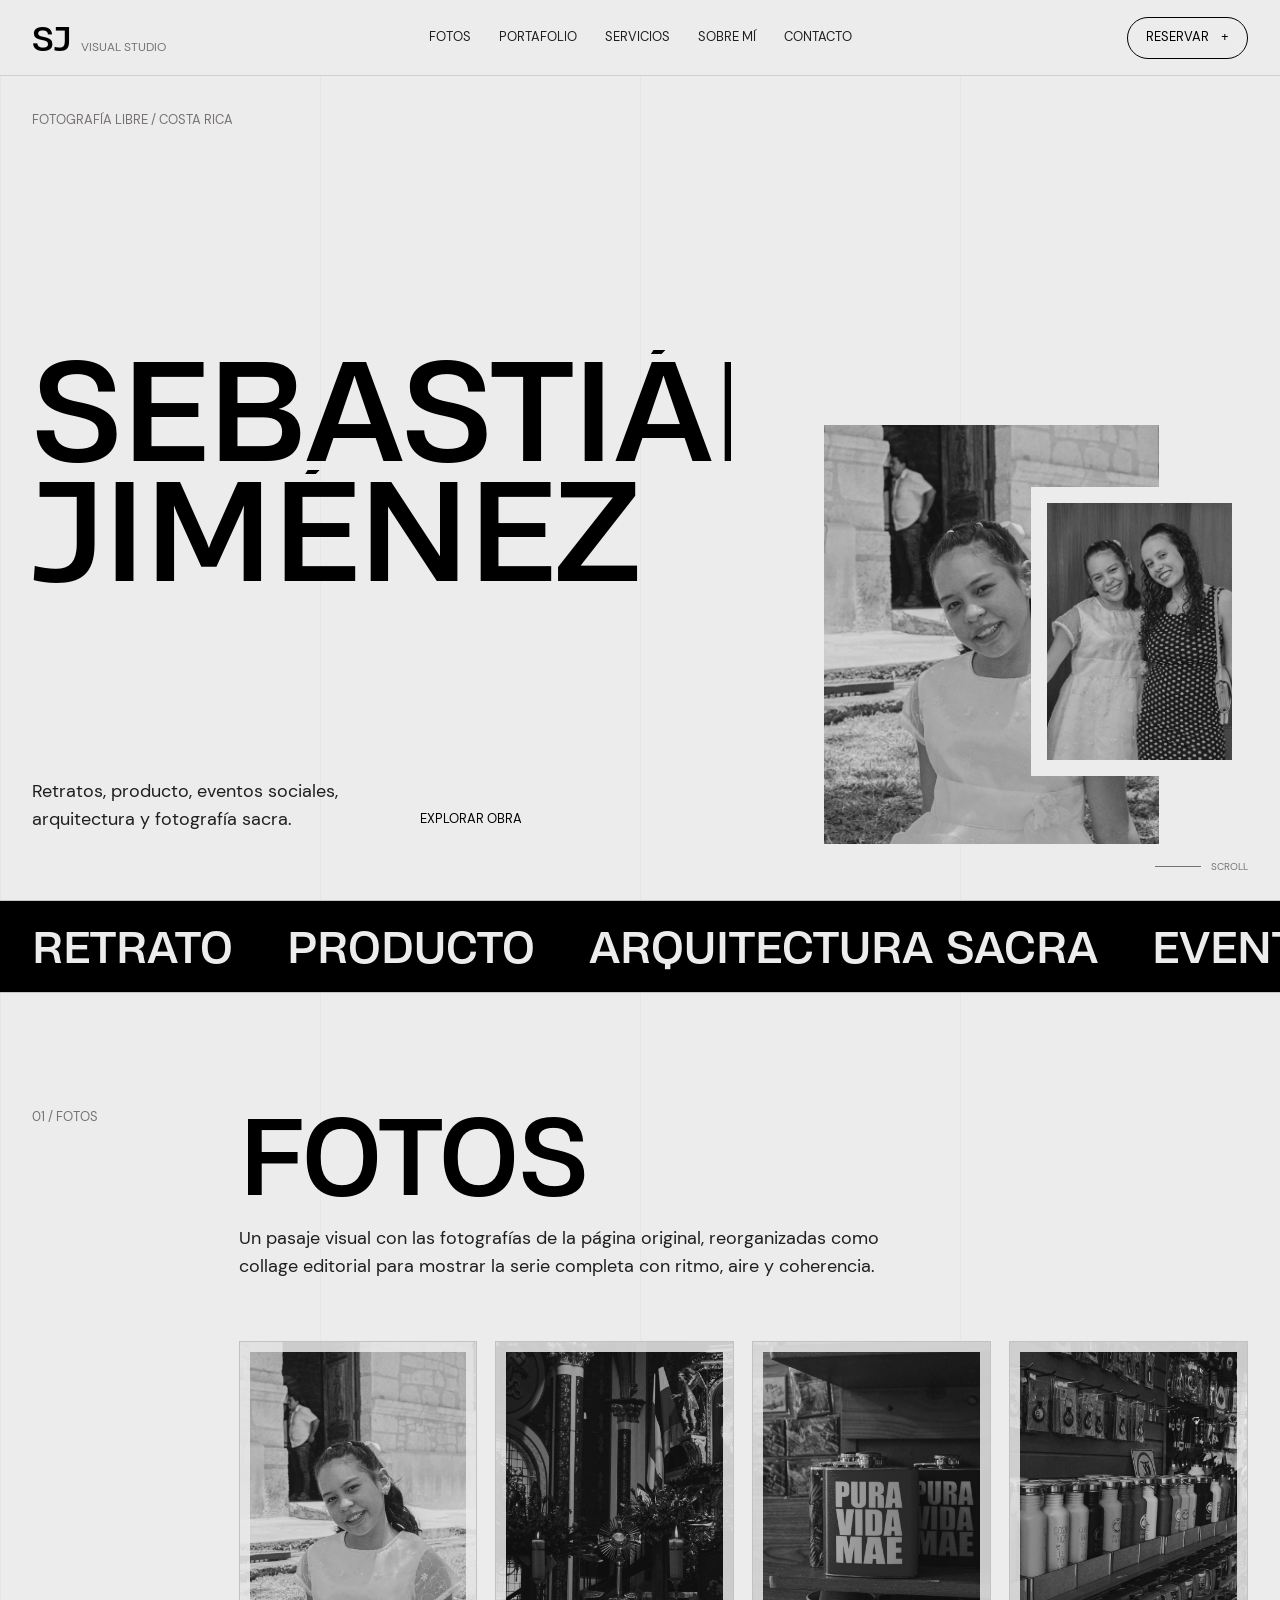
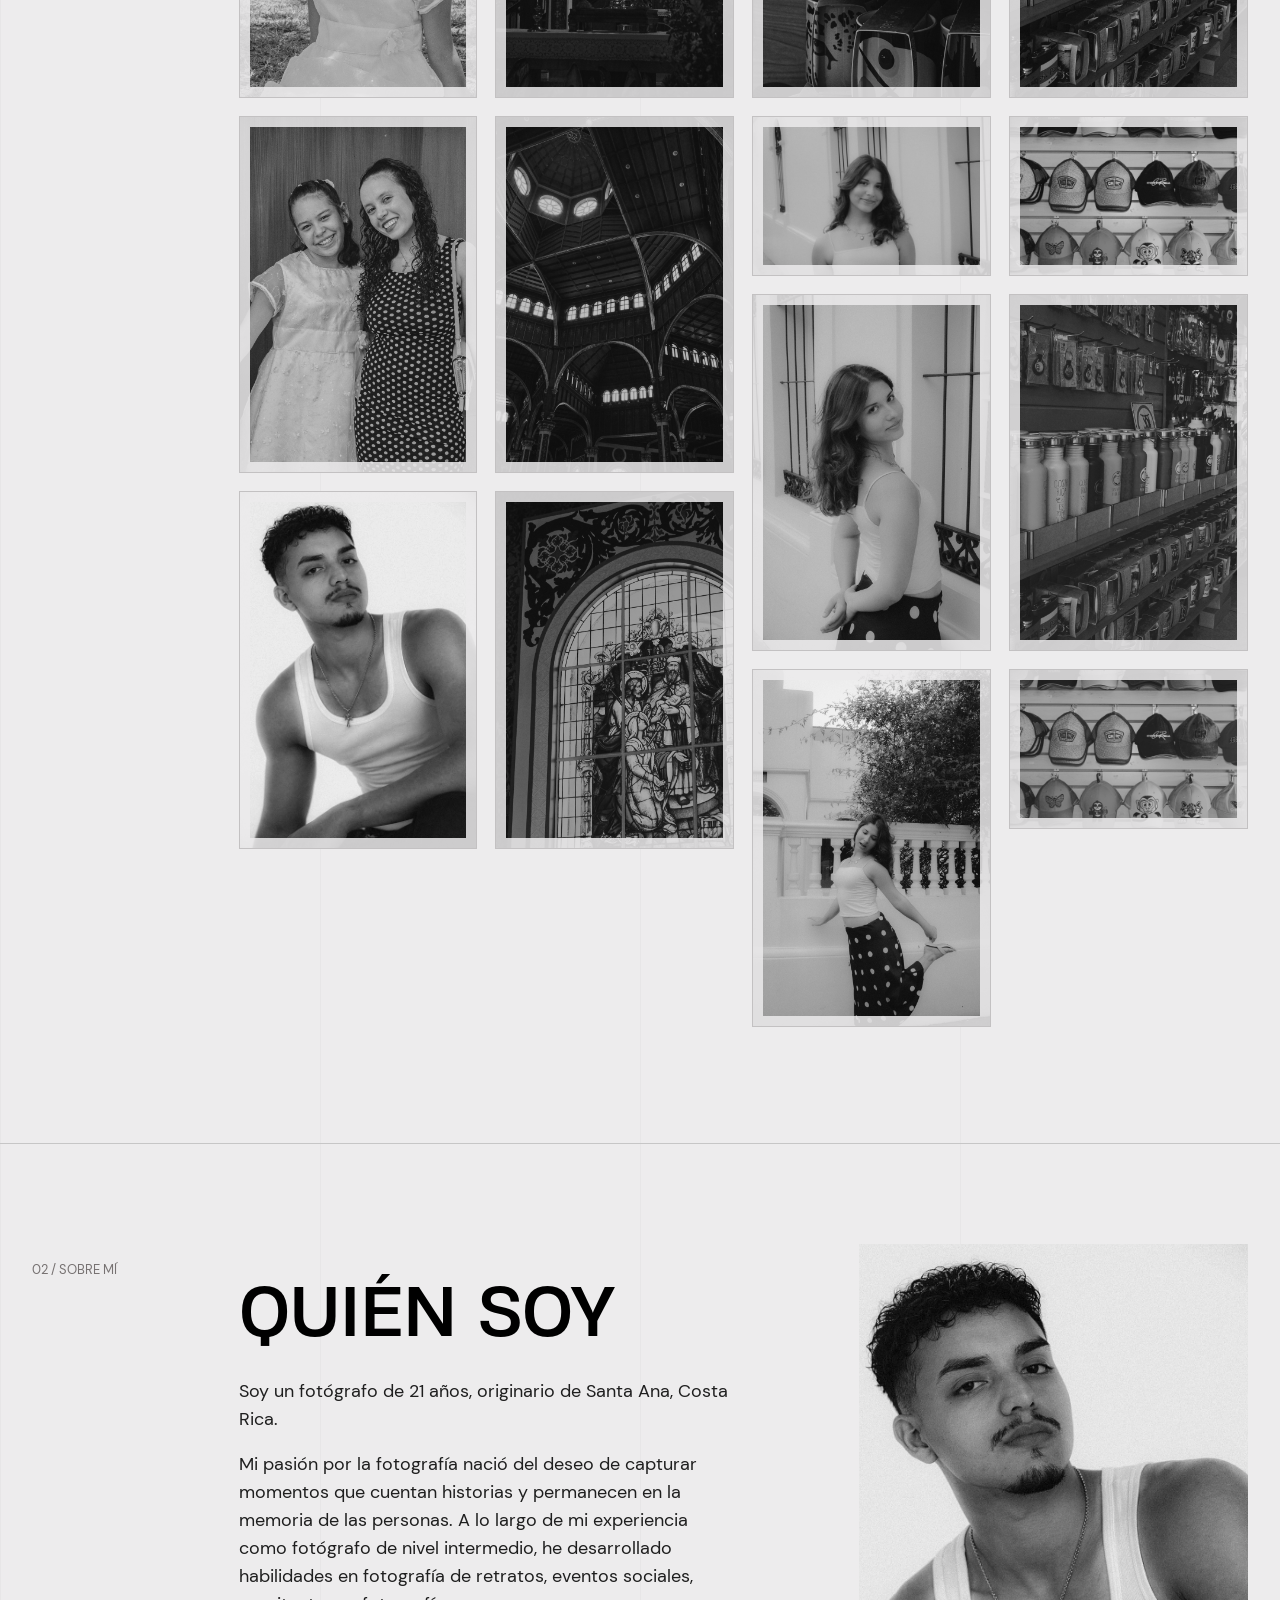
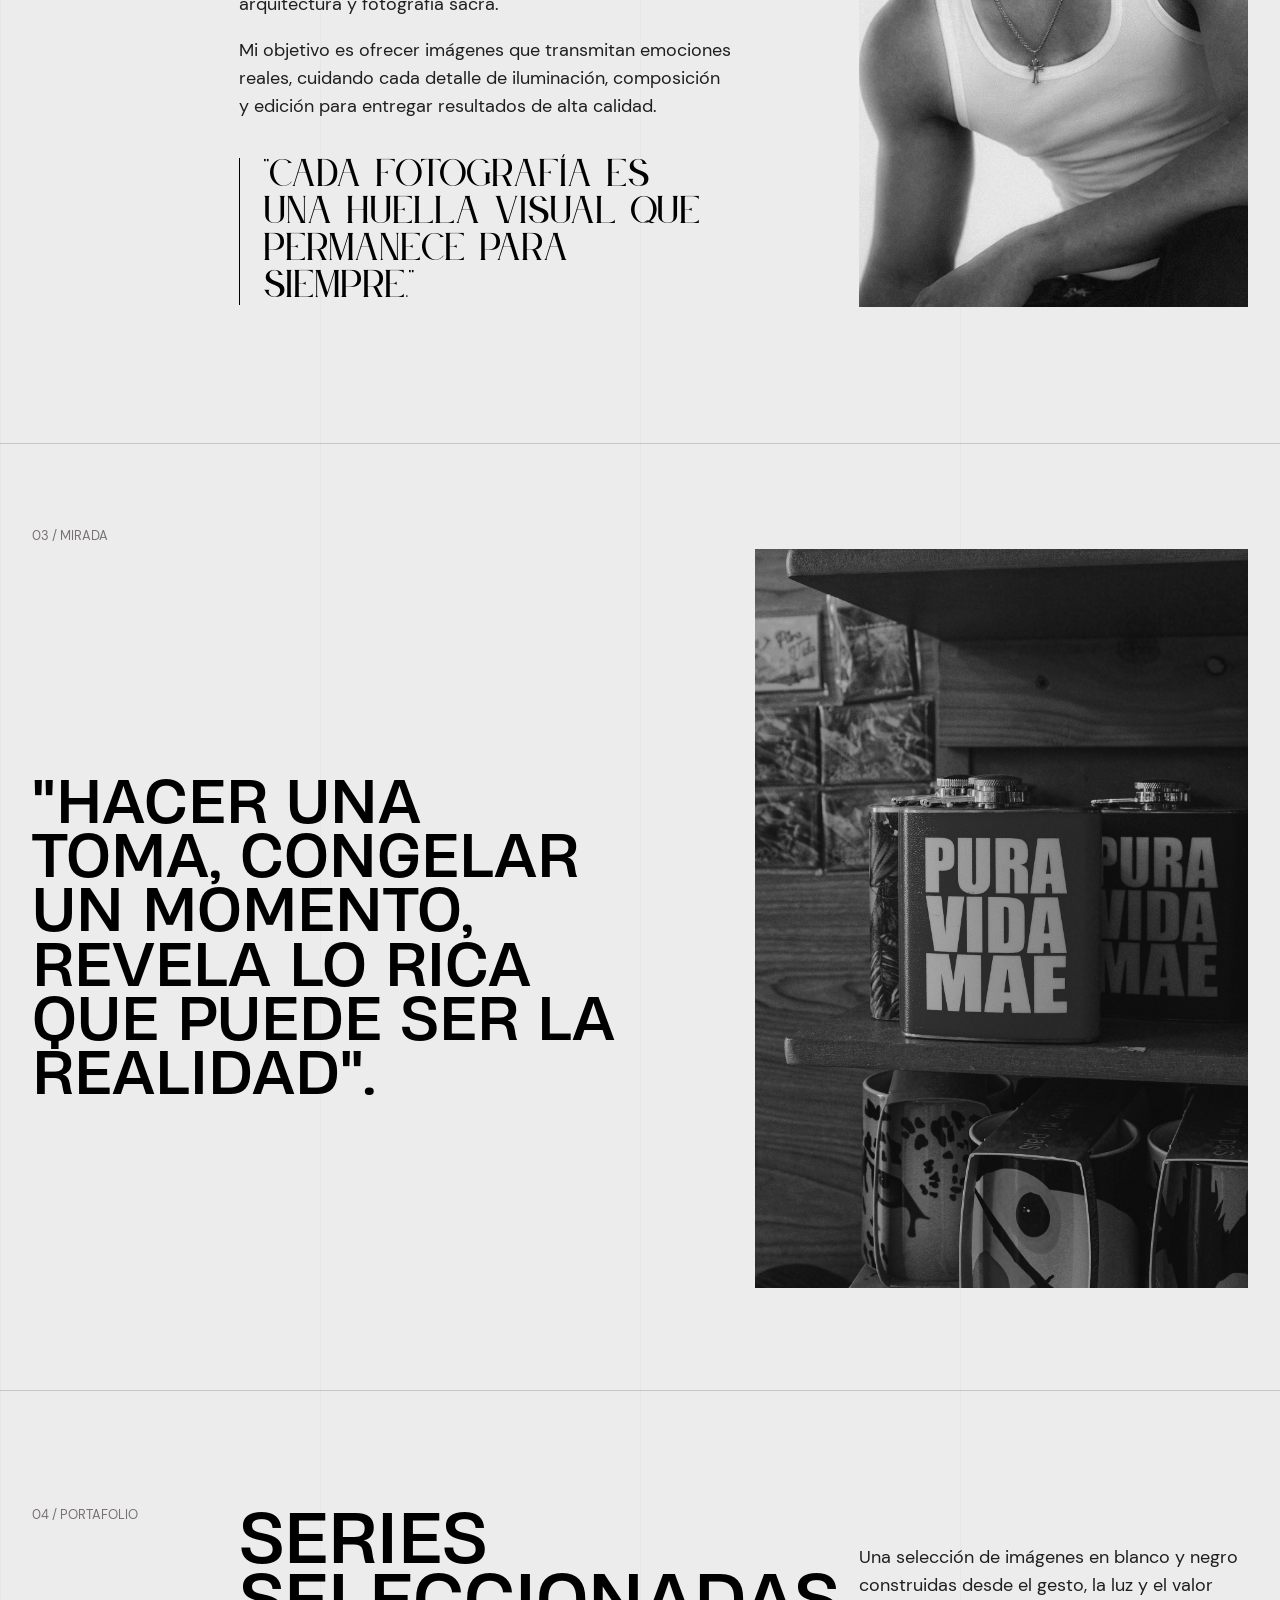
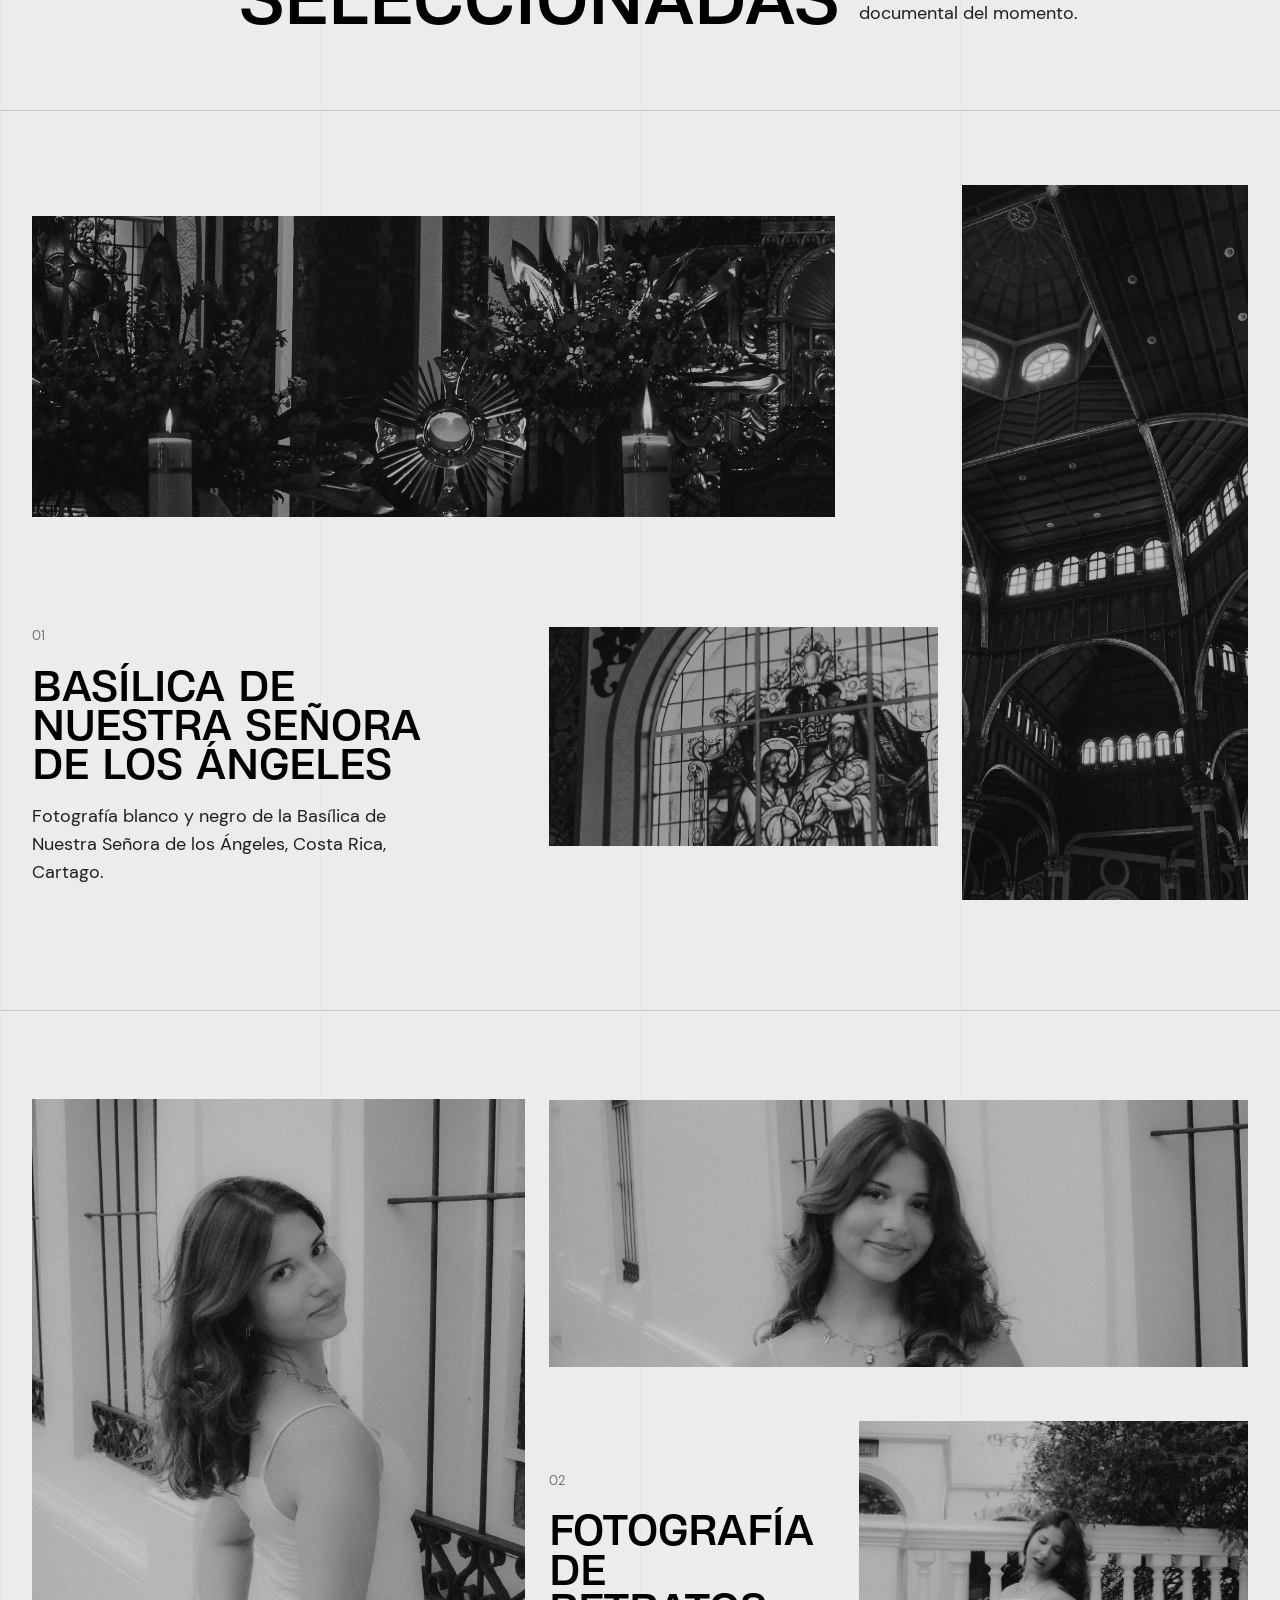
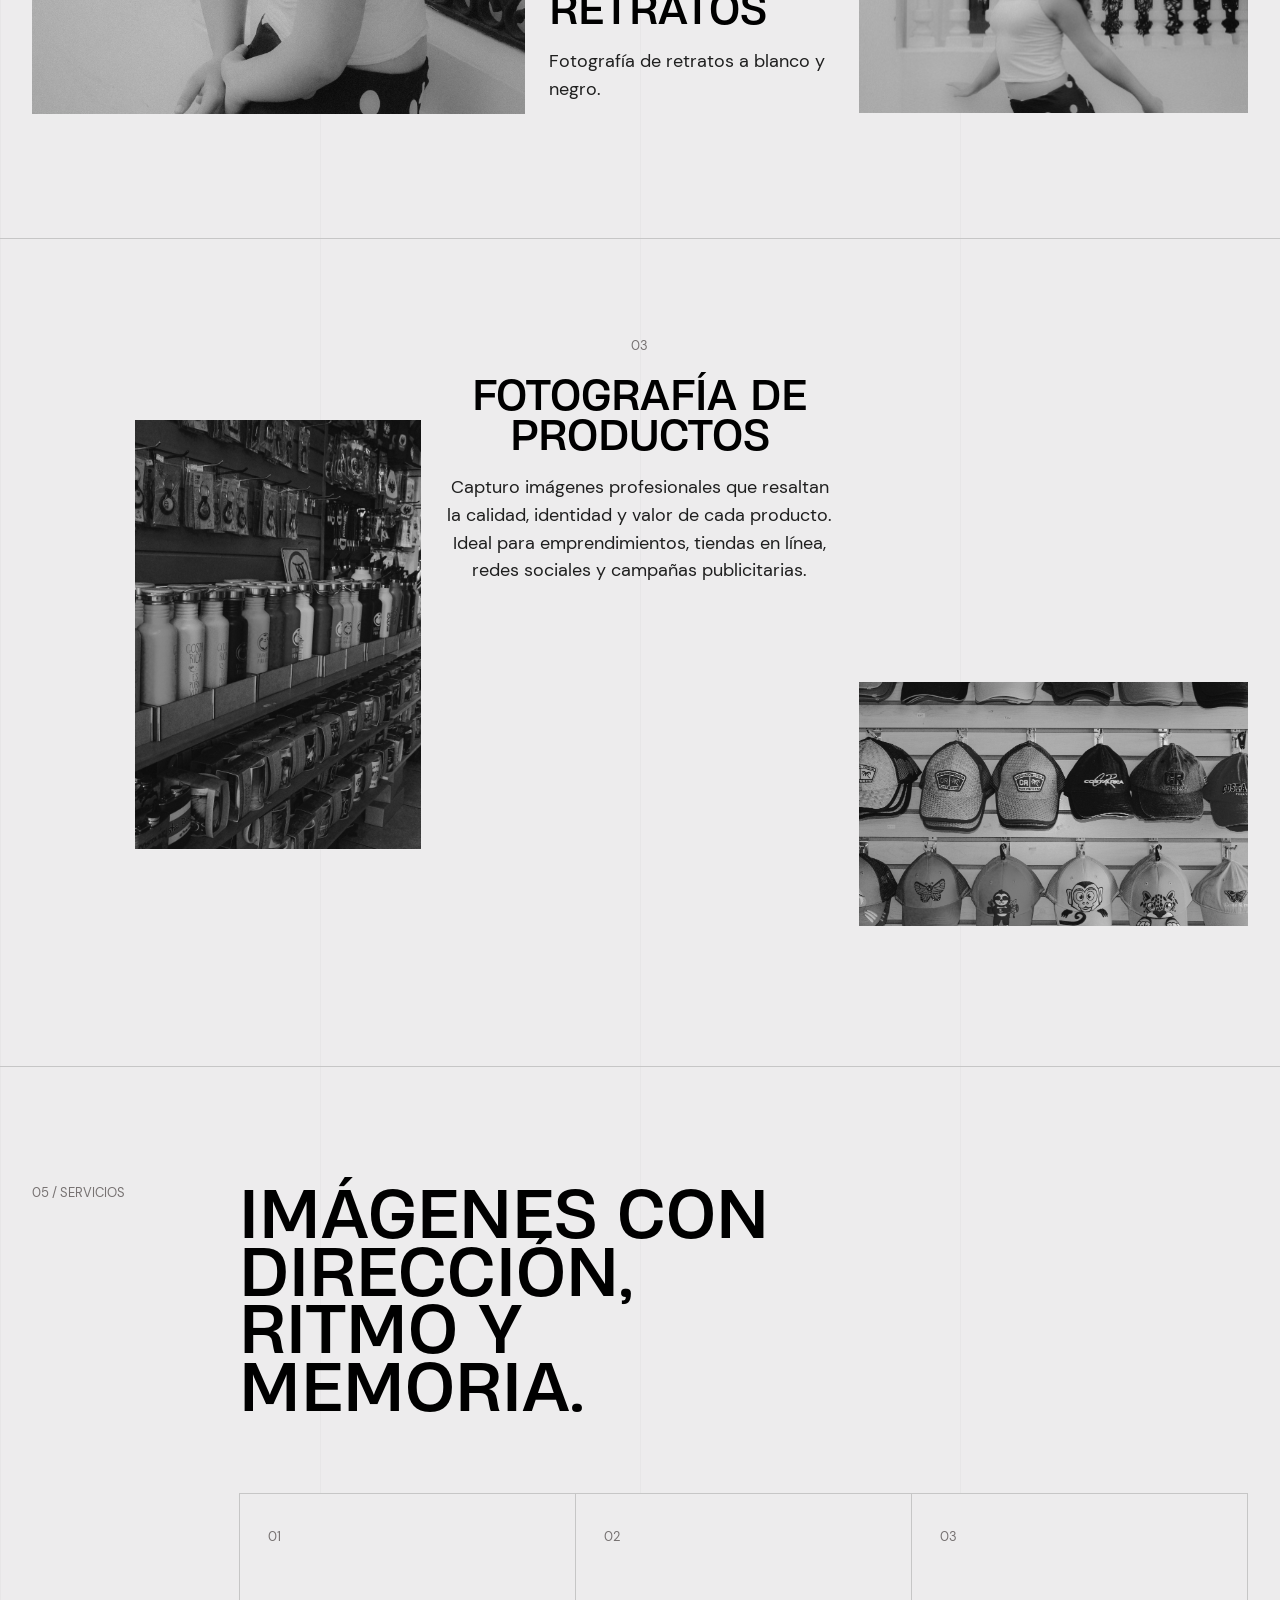
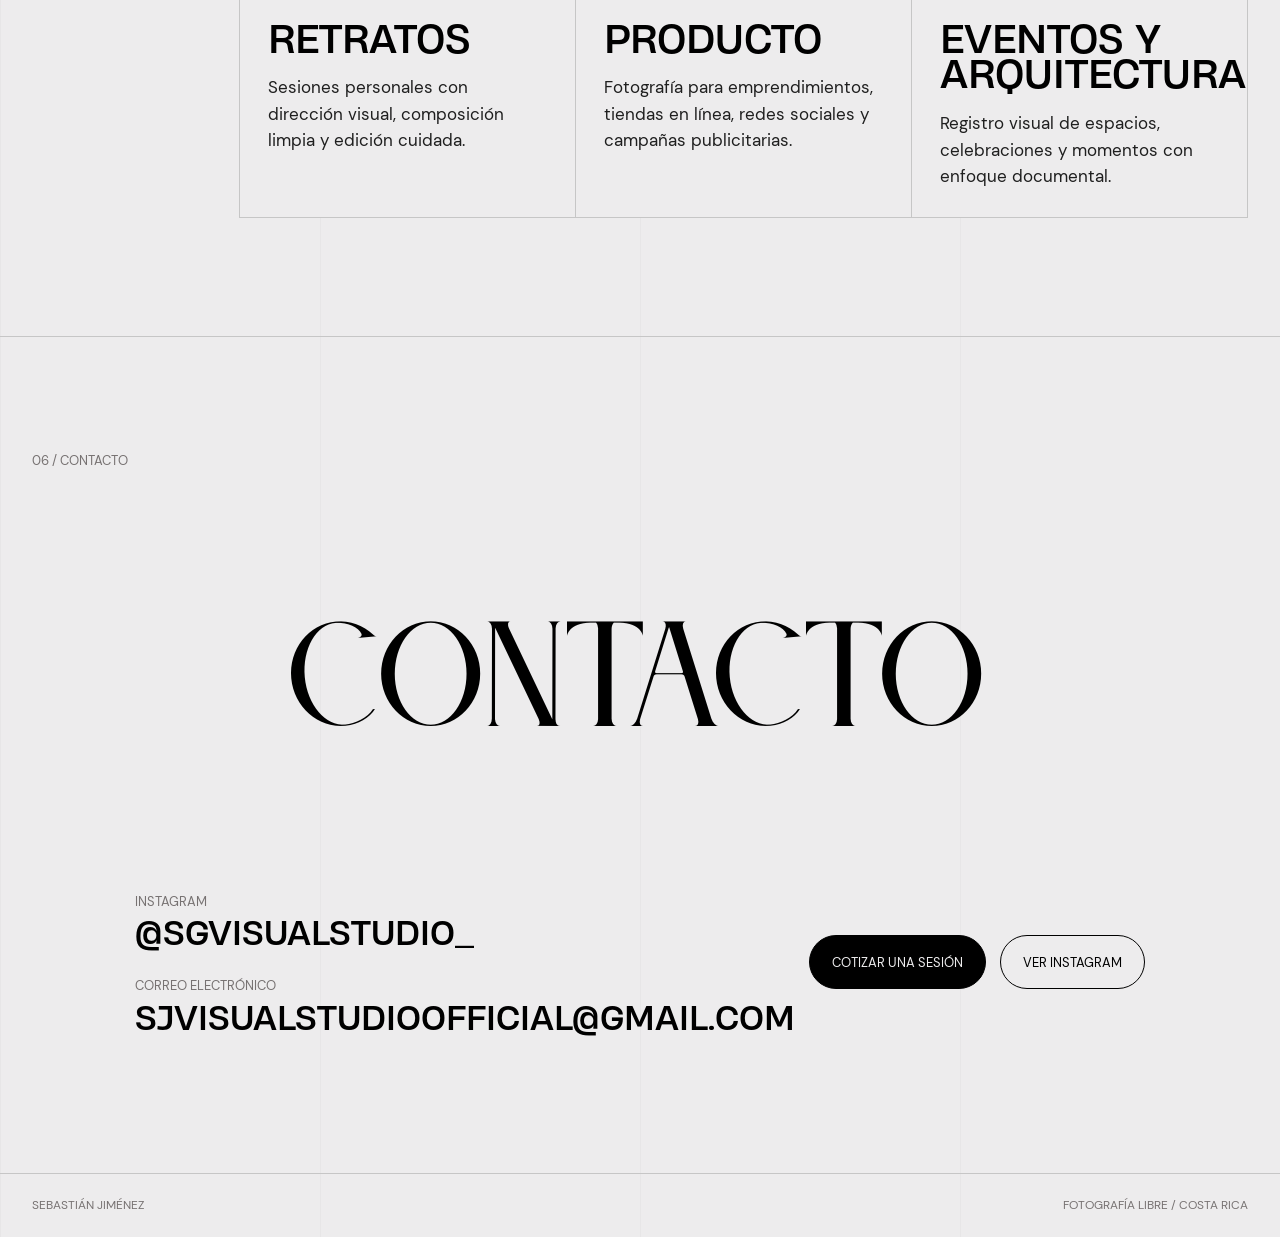
==== commit ad104496: "Mejorar collage y acomodo responsive" ====
--- a/index.html
+++ b/index.html
@@ -20,6 +20,7 @@
     </a>
 
     <nav class="main-nav" aria-label="Navegacion principal">
+      <a href="#fotos">Fotos</a>
       <a href="#portafolio">Portafolio</a>
       <a href="#servicios">Servicios</a>
       <a href="#sobre-mi">Sobre mí</a>
@@ -78,8 +79,60 @@
       </div>
     </section>
 
+    <section class="photos section-grid" id="fotos" aria-labelledby="photos-title">
+      <p class="section-kicker reveal">01 / Fotos</p>
+      <div class="photos-heading reveal">
+        <h2 id="photos-title">Fotos</h2>
+        <p>Un pasaje visual con las fotografías de la página original, reorganizadas como collage editorial para mostrar la serie completa con ritmo, aire y coherencia.</p>
+      </div>
+      <div class="photo-collage" aria-label="Collage de fotografías de Sebastián Jiménez">
+        <figure class="photo-card photo-card-tall reveal magnetic">
+          <img src="assets/media/MAHMUy6PHkI.jpg" alt="Retrato de niña en exterior" width="1600" height="2400" loading="lazy">
+        </figure>
+        <figure class="photo-card photo-card-tall reveal magnetic">
+          <img src="assets/media/MAHLGosBZDU.jpg" alt="Retrato de dos mujeres sonriendo" width="1600" height="2400" loading="lazy">
+        </figure>
+        <figure class="photo-card photo-card-tall reveal magnetic">
+          <img src="assets/media/MAHMUsHbHyA.jpg" alt="Retrato de Sebastián Jiménez" width="1024" height="1536" loading="lazy">
+        </figure>
+        <figure class="photo-card photo-card-wide reveal magnetic">
+          <img src="assets/media/MAHMUjFQFmQ.jpg" alt="Interior de basílica" width="1600" height="2400" loading="lazy">
+        </figure>
+        <figure class="photo-card photo-card-tall reveal magnetic">
+          <img src="assets/media/MAHL6J9PVYI.jpg" alt="Techo de basílica" width="1600" height="2400" loading="lazy">
+        </figure>
+        <figure class="photo-card photo-card-wide reveal magnetic">
+          <img src="assets/media/MAHL6HLJ4TI.jpg" alt="Detalle de vitral religioso" width="1599" height="2399" loading="lazy">
+        </figure>
+        <figure class="photo-card photo-card-tall reveal magnetic">
+          <img src="assets/media/MAHMUoQldHg.jpg" alt="Producto Pura Vida Mae" width="1600" height="2400" loading="lazy">
+        </figure>
+        <figure class="photo-card photo-card-wide reveal magnetic">
+          <img src="assets/media/MAHMUgu9PHs.jpg" alt="Retrato horizontal en blanco y negro" width="2400" height="1600" loading="lazy">
+        </figure>
+        <figure class="photo-card photo-card-tall reveal magnetic">
+          <img src="assets/media/MAHMUi7J1cg.jpg" alt="Retrato femenino" width="1600" height="2400" loading="lazy">
+        </figure>
+        <figure class="photo-card photo-card-tall reveal magnetic">
+          <img src="assets/media/MAHMUlPc8yc.jpg" alt="Retrato de cuerpo completo" width="1600" height="2400" loading="lazy">
+        </figure>
+        <figure class="photo-card photo-card-tall reveal magnetic">
+          <img src="assets/media/MAHL6Dea_iE.jpg" alt="Productos en tienda" width="1600" height="2400" loading="lazy">
+        </figure>
+        <figure class="photo-card photo-card-wide reveal magnetic">
+          <img src="assets/media/MAHL6GfdABs.jpg" alt="Gorras exhibidas" width="2400" height="1600" loading="lazy">
+        </figure>
+        <figure class="photo-card photo-card-tall reveal magnetic">
+          <img src="assets/media/MAHMUjs_VTU.jpg" alt="Retrato documental" width="1600" height="2400" loading="lazy">
+        </figure>
+        <figure class="photo-card photo-card-wide reveal magnetic">
+          <img src="assets/media/MAHMUieyfs4.jpg" alt="Fotografía horizontal documental" width="2400" height="1600" loading="lazy">
+        </figure>
+      </div>
+    </section>
+
     <section class="about section-grid" id="sobre-mi" aria-labelledby="about-title">
-      <div class="section-kicker reveal">01 / Sobre mí</div>
+      <div class="section-kicker reveal">02 / Sobre mí</div>
       <div class="about-copy reveal">
         <h2 id="about-title">Quién soy</h2>
         <p>Soy un fotógrafo de 21 años, originario de Santa Ana, Costa Rica.</p>
@@ -93,7 +146,7 @@
     </section>
 
     <section class="quote-section section-grid" aria-labelledby="quote-title">
-      <p class="section-kicker reveal">02 / Mirada</p>
+      <p class="section-kicker reveal">03 / Mirada</p>
       <h2 id="quote-title" class="quote reveal">"Hacer una toma, congelar un momento, revela lo rica que puede ser la realidad".</h2>
       <figure class="quote-image reveal magnetic">
         <img src="assets/media/MAHMUoQldHg.jpg" alt="Fotografía de producto con texto Pura Vida Mae" width="1600" height="2400" loading="lazy">
@@ -102,7 +155,7 @@
 
     <section class="portfolio" id="portafolio" aria-labelledby="portfolio-title">
       <div class="portfolio-header section-grid">
-        <p class="section-kicker reveal">03 / Portafolio</p>
+        <p class="section-kicker reveal">04 / Portafolio</p>
         <h2 id="portfolio-title" class="reveal">Series seleccionadas</h2>
         <p class="portfolio-intro reveal">Una selección de imágenes en blanco y negro construidas desde el gesto, la luz y el valor documental del momento.</p>
       </div>
@@ -157,7 +210,7 @@
     </section>
 
     <section class="services section-grid" aria-labelledby="services-title">
-      <p class="section-kicker reveal">04 / Servicios</p>
+      <p class="section-kicker reveal">05 / Servicios</p>
       <h2 id="services-title" class="reveal">Imágenes con dirección, ritmo y memoria.</h2>
       <div class="service-list">
         <article class="service-item reveal">
@@ -179,7 +232,7 @@
     </section>
 
     <section class="contact section-grid" id="contacto" aria-labelledby="contact-title">
-      <p class="section-kicker reveal">05 / Contacto</p>
+      <p class="section-kicker reveal">06 / Contacto</p>
       <h2 id="contact-title" class="contact-title reveal">Contacto</h2>
       <div class="contact-panel reveal">
         <div>
--- a/css.css
+++ b/css.css
@@ -267,6 +267,7 @@
 
 .hero-title,
 .about h2,
+.photos-heading h2,
 .portfolio-header h2,
 .services h2 {
   margin: 0;
@@ -420,6 +421,83 @@
   white-space: nowrap;
 }
 
+.photos {
+  padding-top: 116px;
+  padding-bottom: 116px;
+  align-items: start;
+  border-bottom: 1px solid var(--line);
+}
+
+.photos .section-kicker {
+  grid-column: 1 / 3;
+  position: sticky;
+  top: calc(var(--header-h) + 28px);
+}
+
+.photos-heading {
+  grid-column: 3 / 10;
+  margin-bottom: 36px;
+}
+
+.photos-heading h2 {
+  font-size: 6.4rem;
+}
+
+.photos-heading p {
+  max-width: 680px;
+  margin: 24px 0 0;
+  color: var(--ink-soft);
+  font-size: 18px;
+}
+
+.photo-collage {
+  grid-column: 3 / 13;
+  columns: 4 220px;
+  column-gap: 18px;
+}
+
+.photo-card {
+  position: relative;
+  margin: 0;
+  display: block;
+  margin-bottom: 18px;
+  break-inside: avoid;
+  overflow: hidden;
+  background: #dedcdd;
+  border: 1px solid rgba(0, 0, 0, .12);
+}
+
+.photo-card::after {
+  content: "";
+  position: absolute;
+  inset: 0;
+  border: 10px solid var(--paper);
+  pointer-events: none;
+  opacity: .85;
+}
+
+.photo-card img {
+  width: 100%;
+  height: auto;
+  object-fit: contain;
+  filter: grayscale(1) contrast(1.07) brightness(.94);
+  transform: scale(1);
+  transition: filter .9s var(--ease), transform 1.1s var(--ease);
+}
+
+.photo-card:hover img {
+  filter: grayscale(0) contrast(1.02) brightness(.98);
+  transform: scale(1.025) translate3d(var(--mx, 0), var(--my, 0), 0);
+}
+
+.photo-card-tall {
+  aspect-ratio: auto;
+}
+
+.photo-card-wide {
+  aspect-ratio: auto;
+}
+
 .about {
   min-height: 100svh;
   padding-top: 118px;
@@ -521,7 +599,7 @@
 
 .project {
   position: relative;
-  min-height: 100svh;
+  min-height: clamp(680px, 92svh, 860px);
   padding-top: 92px;
   padding-bottom: 92px;
   align-items: center;
@@ -561,7 +639,8 @@
 .basilica-tall {
   grid-column: 10 / 13;
   grid-row: 1 / 3;
-  min-height: 680px;
+  aspect-ratio: 2 / 5;
+  min-height: 0;
 }
 
 .basilica-detail {
@@ -578,7 +657,8 @@
 .portrait-main {
   grid-column: 1 / 6;
   grid-row: 1 / 3;
-  min-height: 690px;
+  aspect-ratio: 4 / 5;
+  min-height: 0;
 }
 
 .portrait-wide {
@@ -603,7 +683,8 @@
 .product-main {
   grid-column: 2 / 5;
   grid-row: 1 / 3;
-  min-height: 680px;
+  aspect-ratio: 2 / 3;
+  min-height: 0;
 }
 
 .product-wide {
@@ -813,6 +894,7 @@
   }
 
   .quote,
+  .photos-heading h2,
   .portfolio-header h2,
   .services h2 {
     font-size: 3.4rem;
@@ -846,6 +928,9 @@
   .about .section-kicker,
   .about-copy,
   .about-image,
+  .photos .section-kicker,
+  .photos-heading,
+  .photo-collage,
   .quote-section .section-kicker,
   .quote,
   .quote-image,
@@ -881,6 +966,7 @@
   }
 
   .about,
+  .photos,
   .quote-section,
   .portfolio-header,
   .services,
@@ -898,9 +984,25 @@
     font-size: 3.35rem;
   }
 
+  .photos .section-kicker {
+    position: static;
+  }
+
+  .photos-heading h2 {
+    font-size: 5.1rem;
+  }
+
+  .photo-collage {
+    columns: 3 180px;
+    column-gap: 14px;
+  }
+
   .project {
     grid-template-columns: repeat(6, minmax(0, 1fr));
     min-height: auto;
+    padding-top: 72px;
+    padding-bottom: 72px;
+    row-gap: 18px;
   }
 
   .project-basilica .project-copy,
@@ -918,10 +1020,82 @@
     grid-row: auto;
   }
 
+  .basilica-wide,
+  .portrait-wide,
+  .product-wide,
+  .basilica-detail {
+    aspect-ratio: 16 / 10;
+  }
+
   .basilica-tall,
   .portrait-main,
+  .portrait-secondary,
   .product-main {
-    min-height: 620px;
+    min-height: 0;
+    aspect-ratio: 4 / 5;
+  }
+
+  .project-basilica .project-copy {
+    grid-column: 1 / 4;
+    grid-row: 1;
+  }
+
+  .basilica-wide {
+    grid-column: 1 / -1;
+    grid-row: 2;
+    aspect-ratio: 16 / 7;
+  }
+
+  .basilica-tall {
+    grid-column: 1 / 4;
+    grid-row: 3;
+    aspect-ratio: 3 / 4;
+  }
+
+  .basilica-detail {
+    grid-column: 4 / -1;
+    grid-row: 3;
+    aspect-ratio: 3 / 4;
+  }
+
+  .project-portraits .project-copy {
+    grid-column: 1 / 3;
+    grid-row: 1;
+  }
+
+  .portrait-wide {
+    grid-column: 3 / -1;
+    grid-row: 1;
+    aspect-ratio: 16 / 7;
+  }
+
+  .portrait-main {
+    grid-column: 1 / 4;
+    grid-row: 2;
+    aspect-ratio: 3 / 4;
+  }
+
+  .portrait-secondary {
+    grid-column: 4 / -1;
+    grid-row: 2;
+    aspect-ratio: 3 / 4;
+  }
+
+  .project-products .product-copy {
+    grid-column: 1 / 4;
+    grid-row: 1;
+  }
+
+  .product-main {
+    grid-column: 1 / 4;
+    grid-row: 2;
+    aspect-ratio: 3 / 4;
+  }
+
+  .product-wide {
+    grid-column: 4 / -1;
+    grid-row: 2;
+    aspect-ratio: 3 / 4;
   }
 
   .project-products .product-copy {
@@ -994,6 +1168,7 @@
   }
 
   .about-copy h2,
+  .photos-heading h2,
   .quote,
   .portfolio-header h2,
   .services h2 {
@@ -1001,6 +1176,7 @@
   }
 
   .about-copy p,
+  .photos-heading p,
   .project-copy p,
   .portfolio-intro {
     font-size: 16px;
@@ -1014,9 +1190,41 @@
   .quote-image,
   .basilica-tall,
   .portrait-main,
+  .portrait-secondary,
   .product-main {
     min-height: auto;
     aspect-ratio: 4 / 5;
+  }
+
+  .project-basilica .project-copy,
+  .basilica-wide,
+  .basilica-tall,
+  .basilica-detail,
+  .project-portraits .project-copy,
+  .portrait-main,
+  .portrait-wide,
+  .portrait-secondary,
+  .project-products .product-copy,
+  .product-main,
+  .product-wide {
+    grid-column: 1 / -1;
+    grid-row: auto;
+  }
+
+  .basilica-wide,
+  .portrait-wide,
+  .product-wide,
+  .basilica-detail {
+    aspect-ratio: 4 / 5;
+  }
+
+  .photo-collage {
+    columns: 2 130px;
+    column-gap: 12px;
+  }
+
+  .photo-card::after {
+    border-width: 8px;
   }
 
   .project-copy h3,
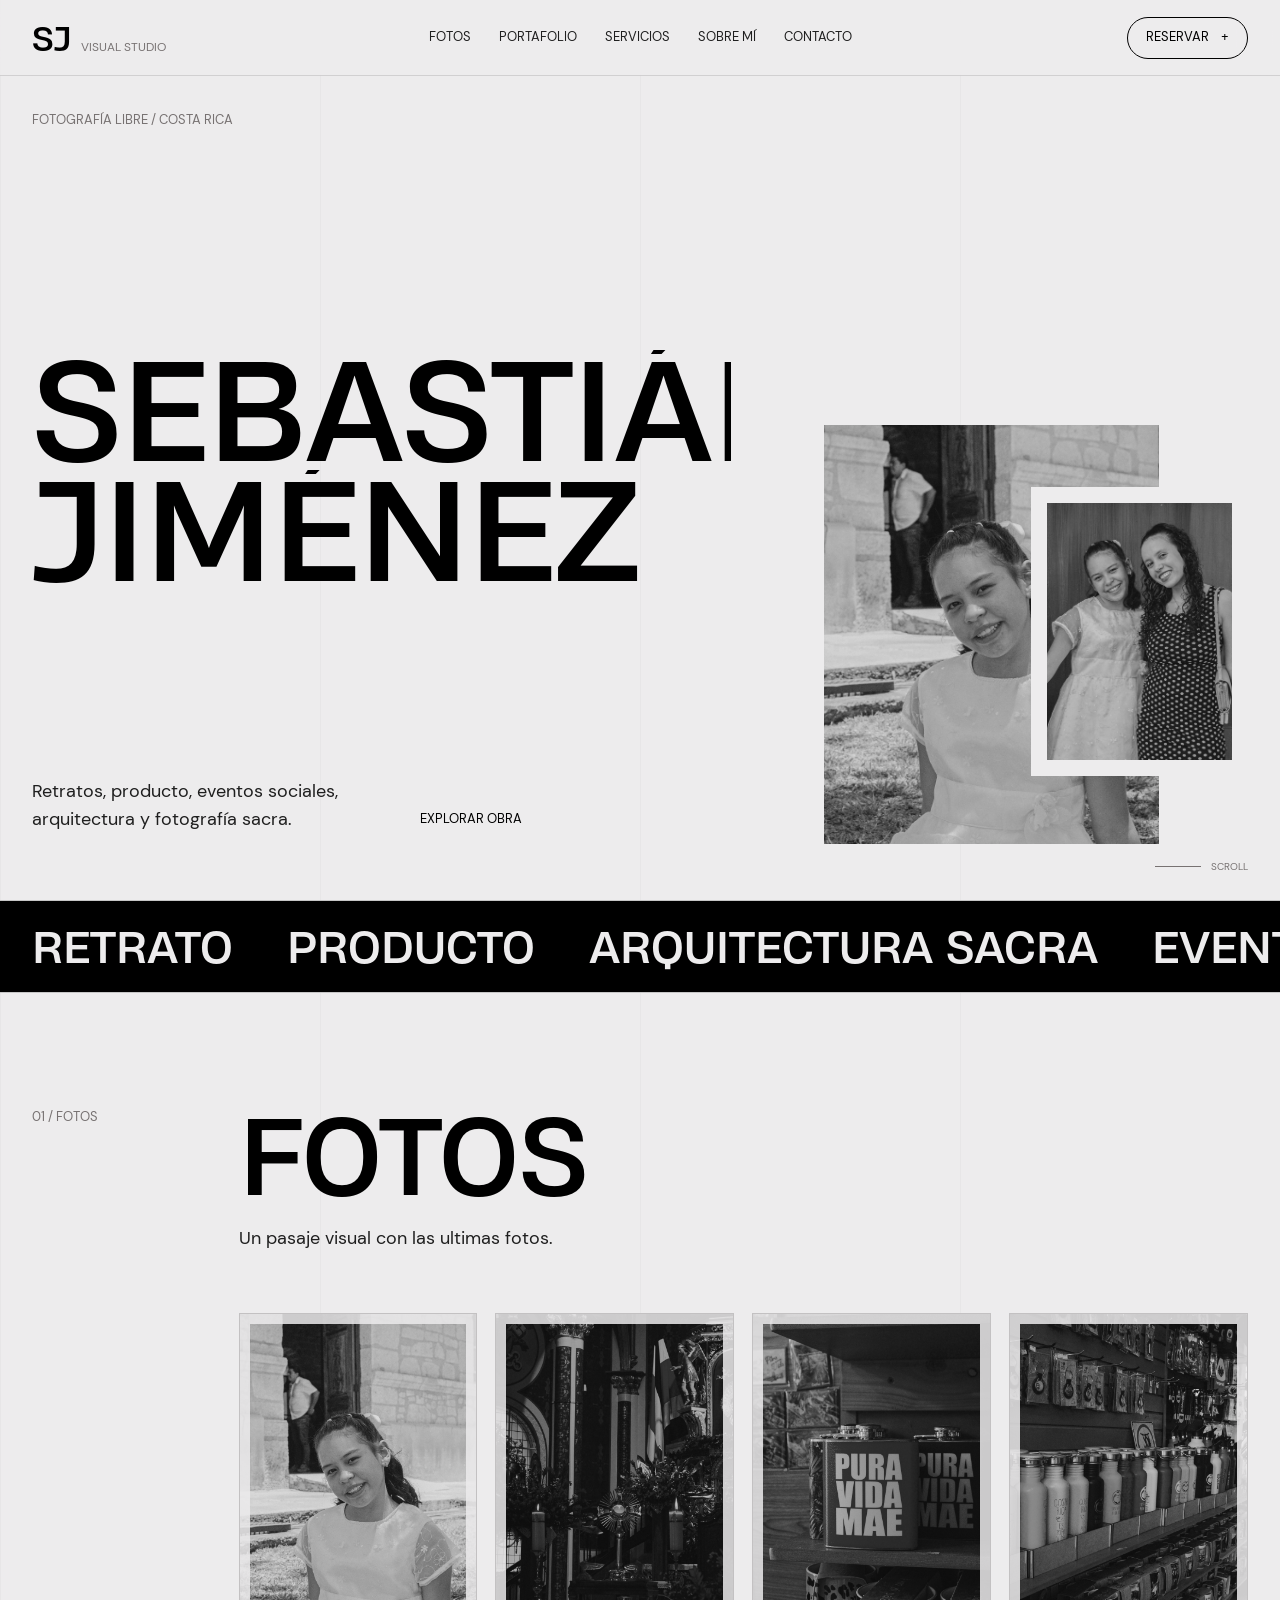
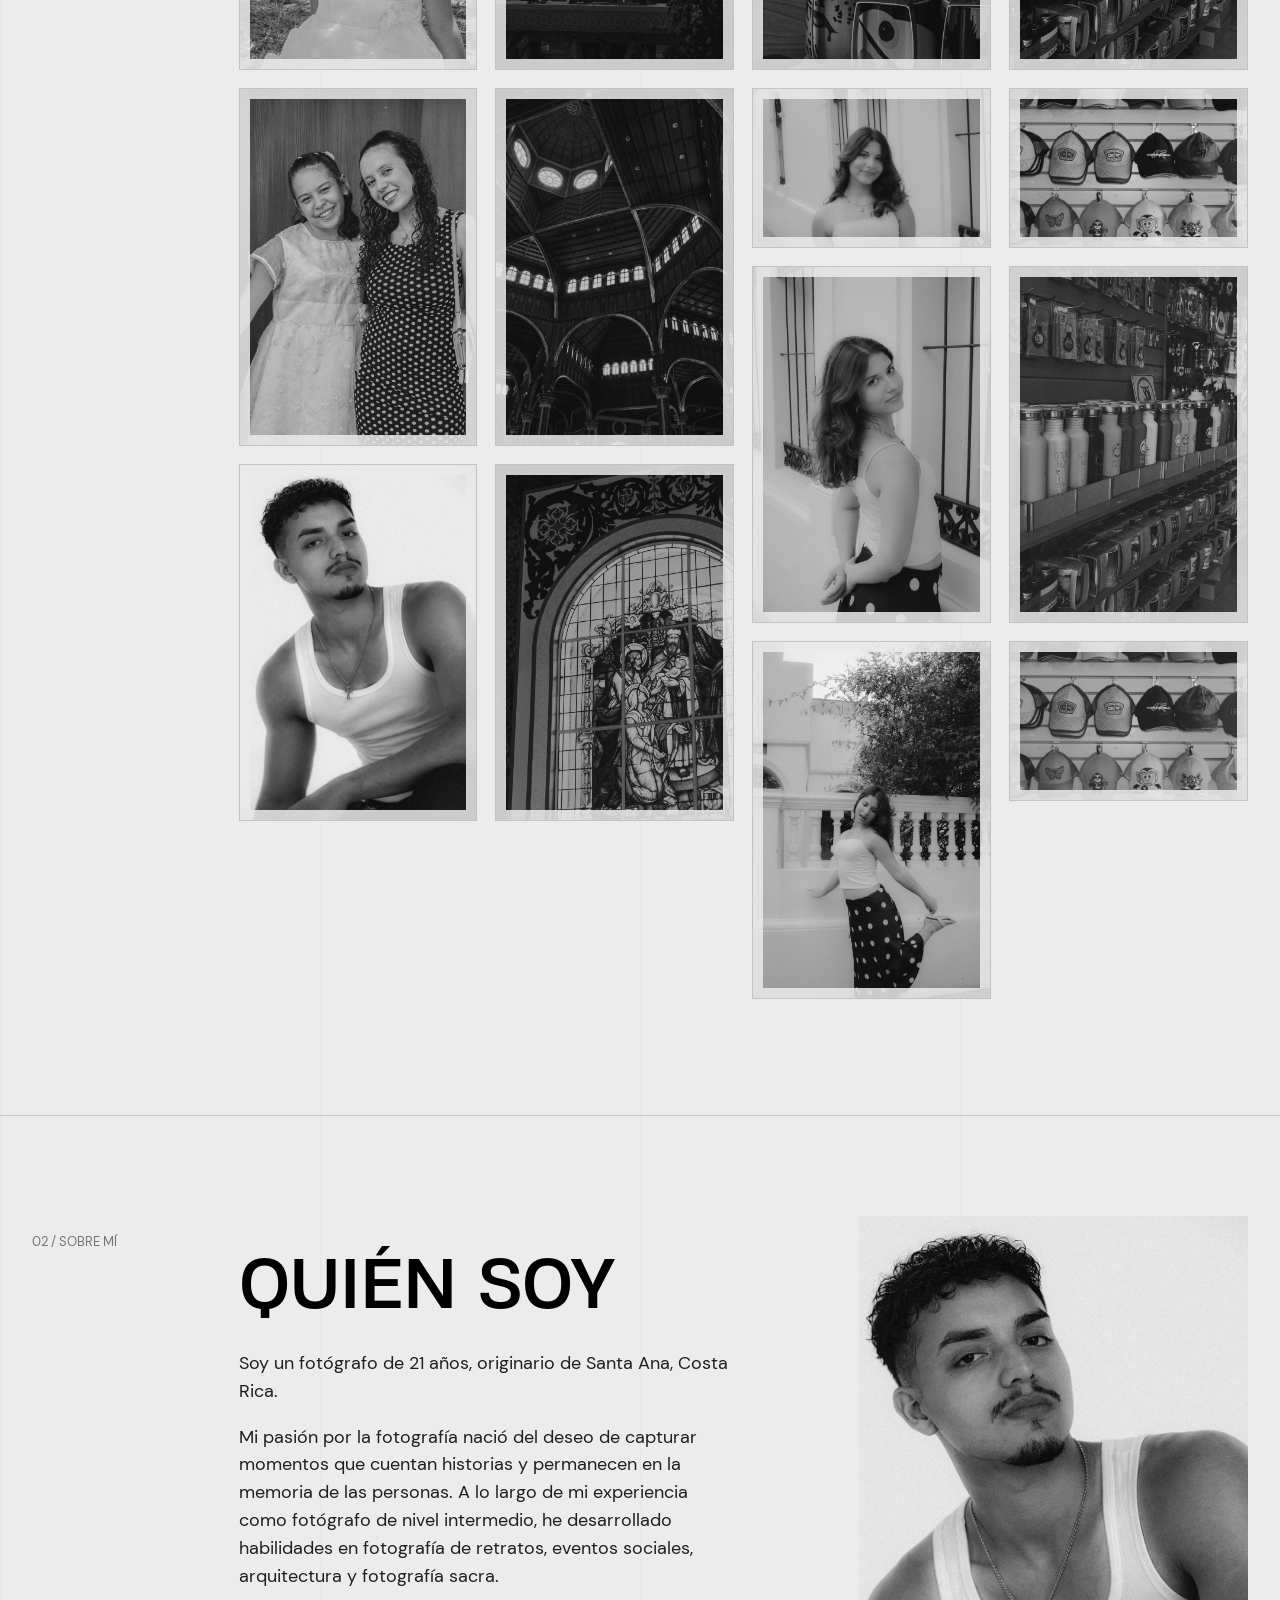
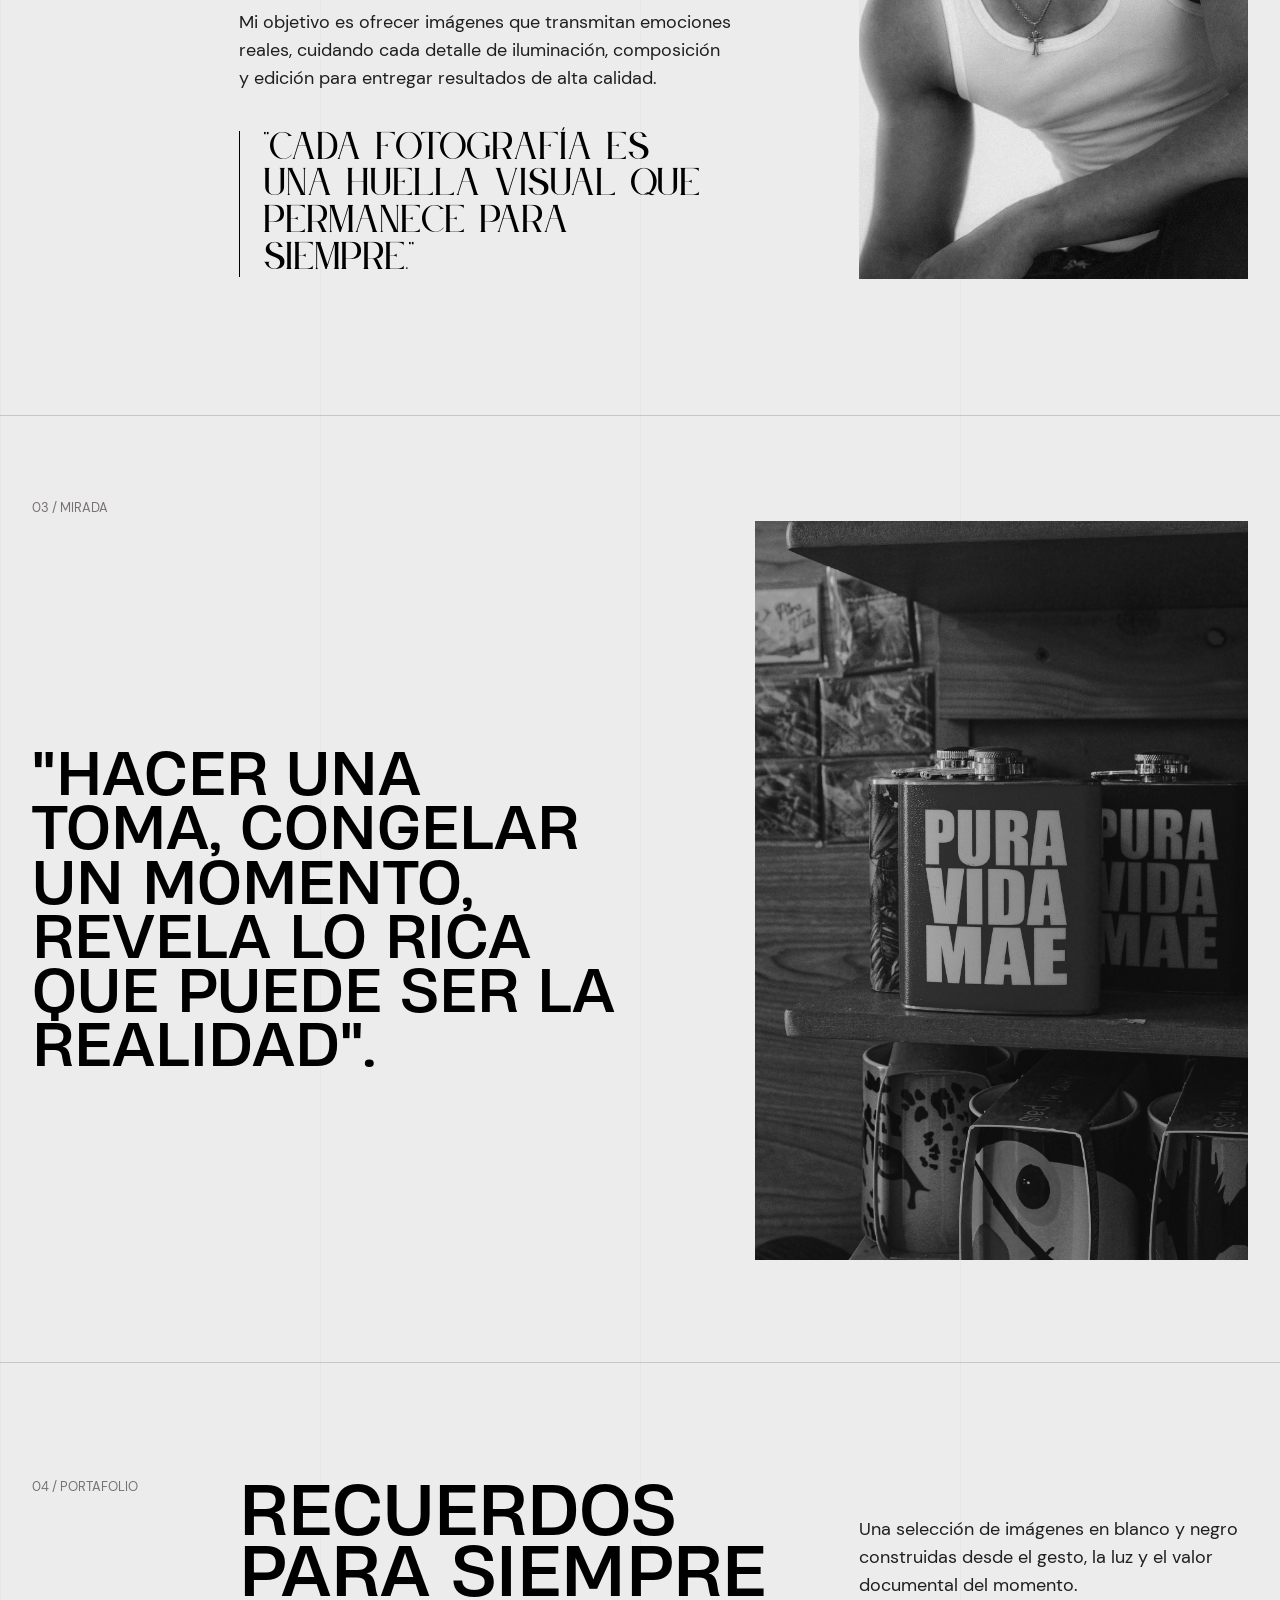
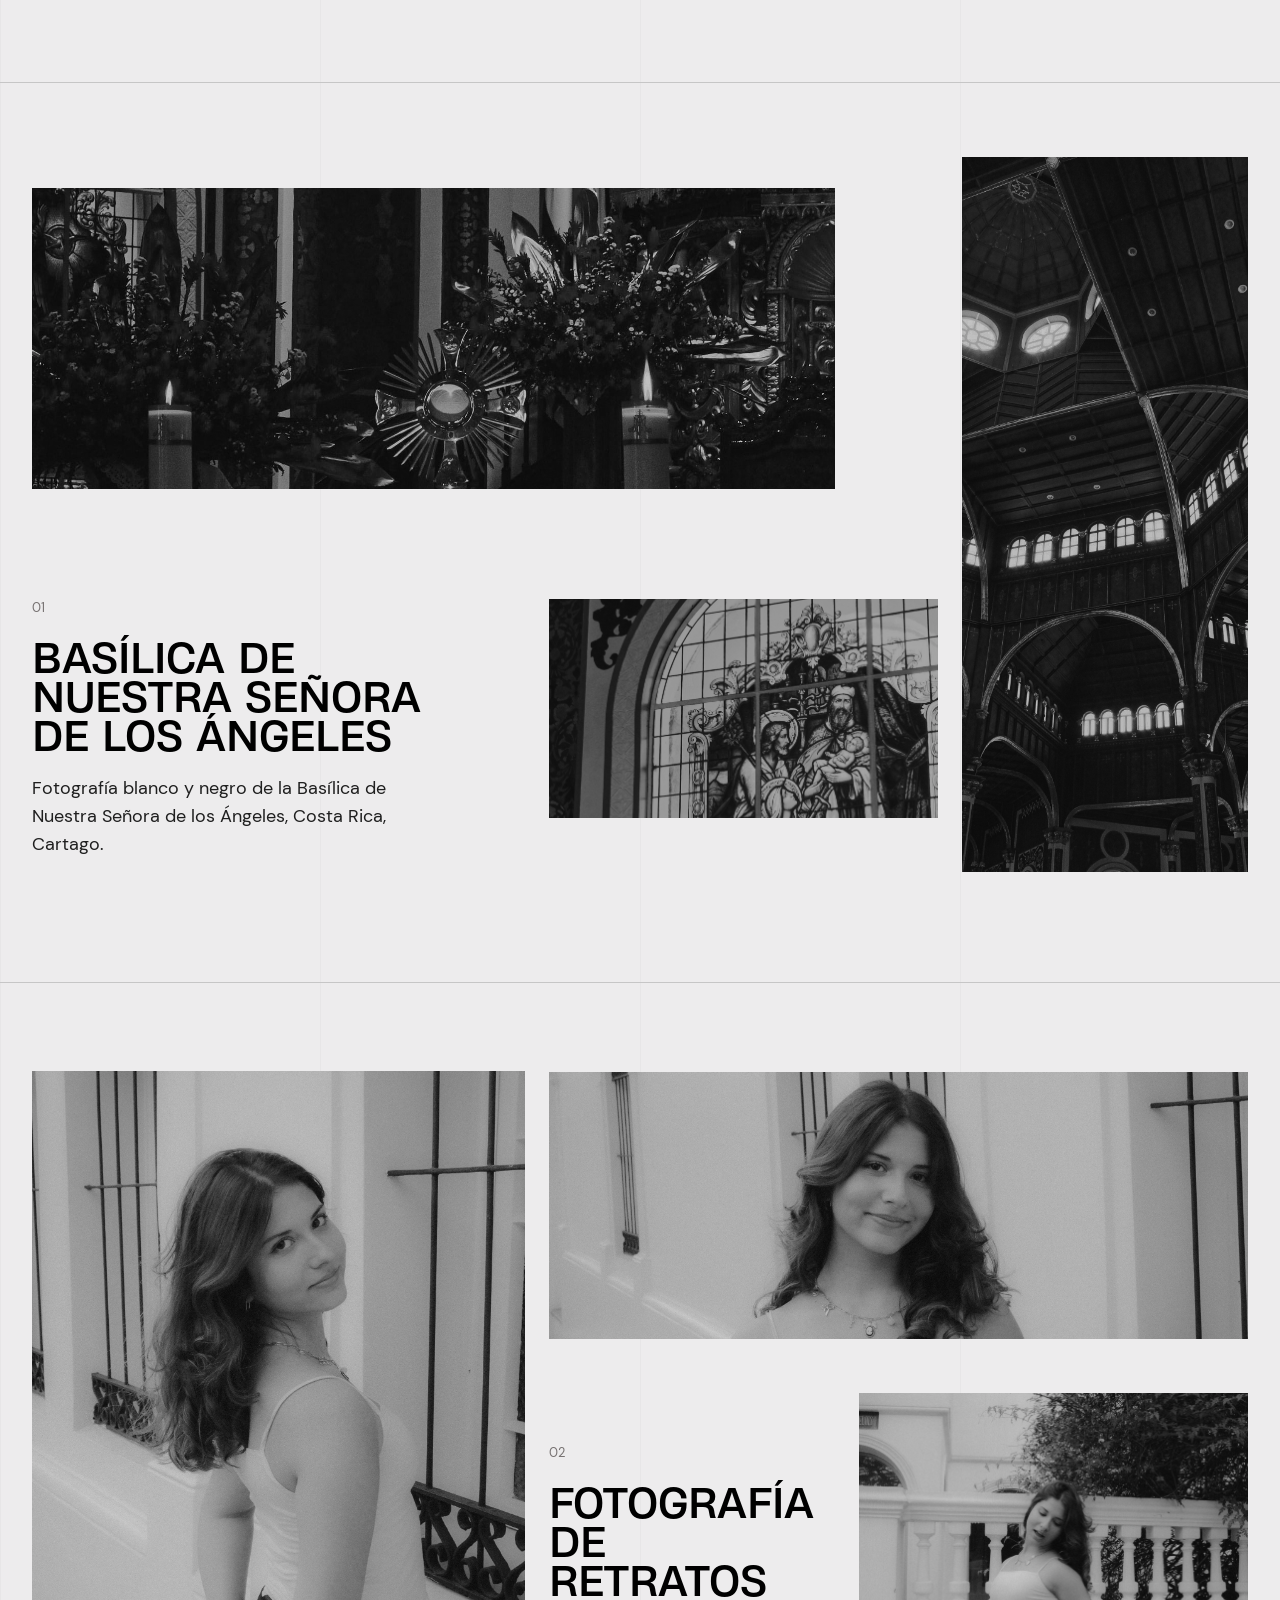
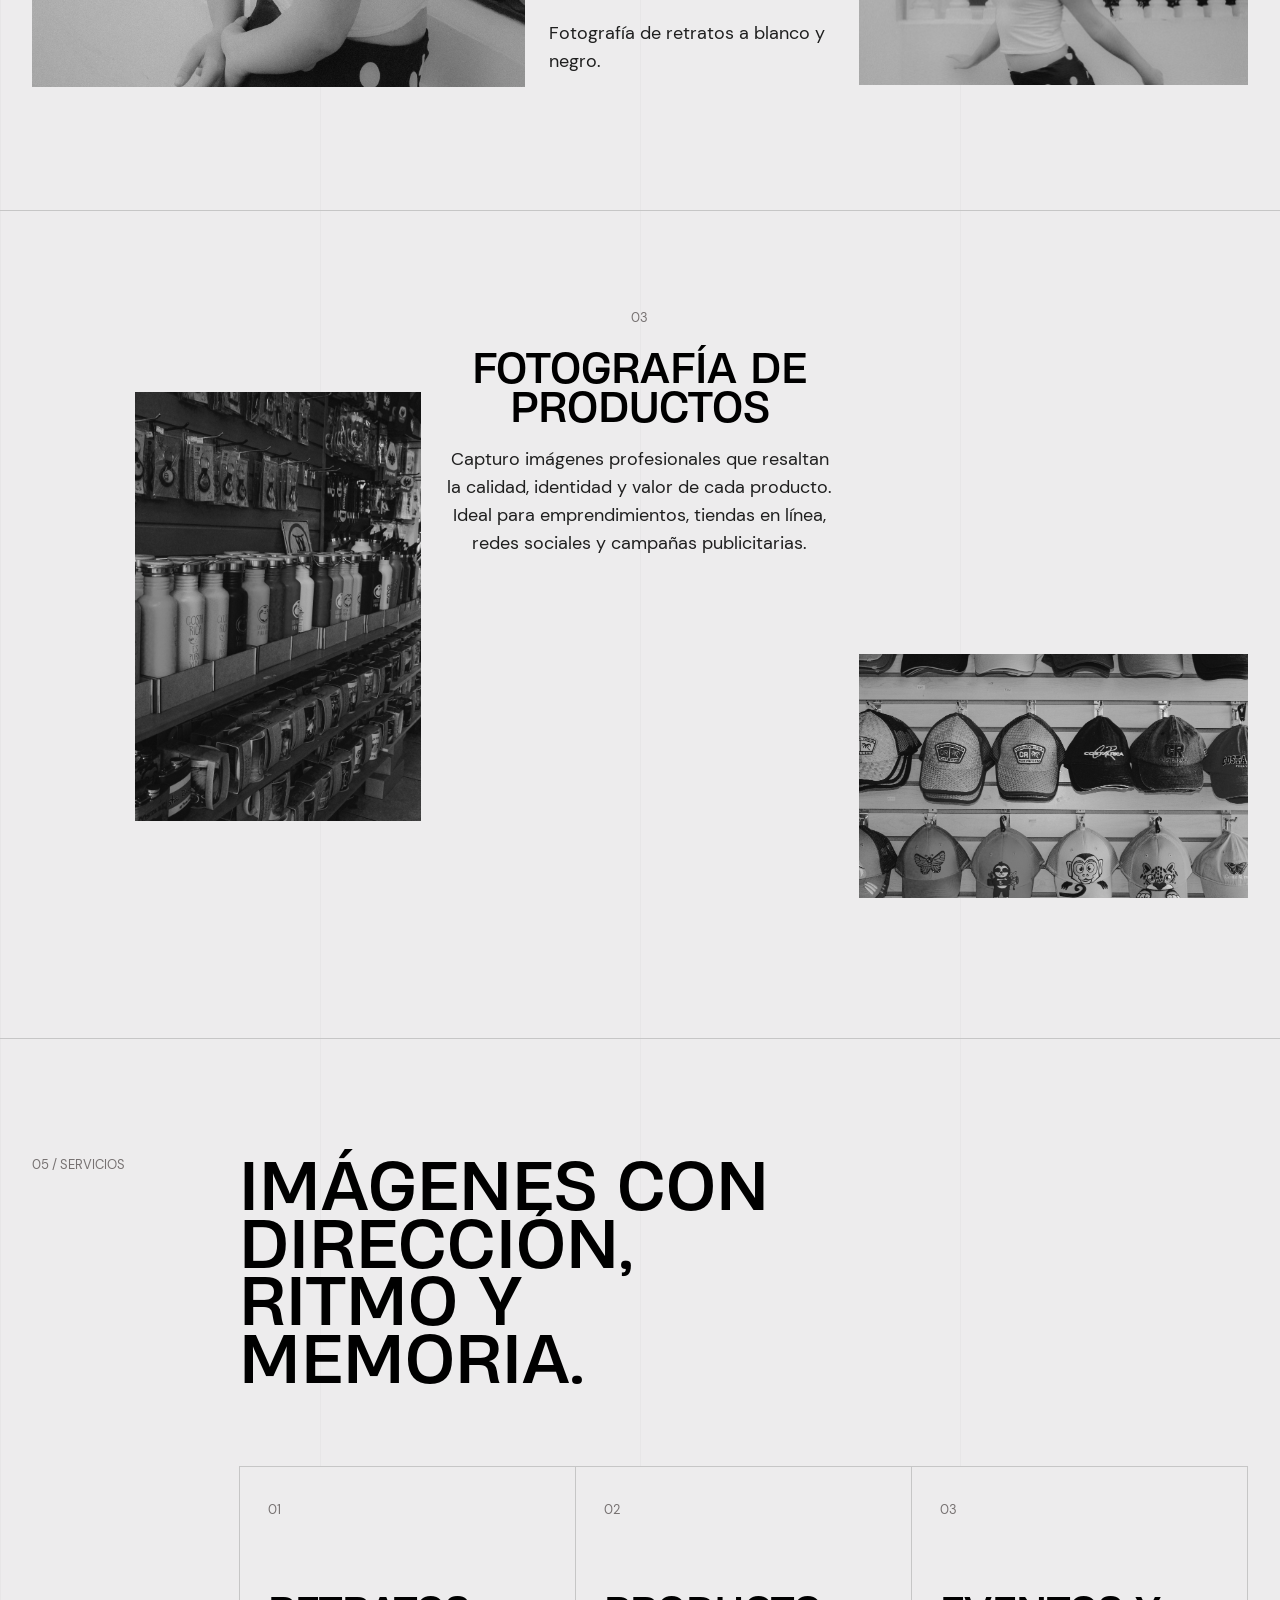
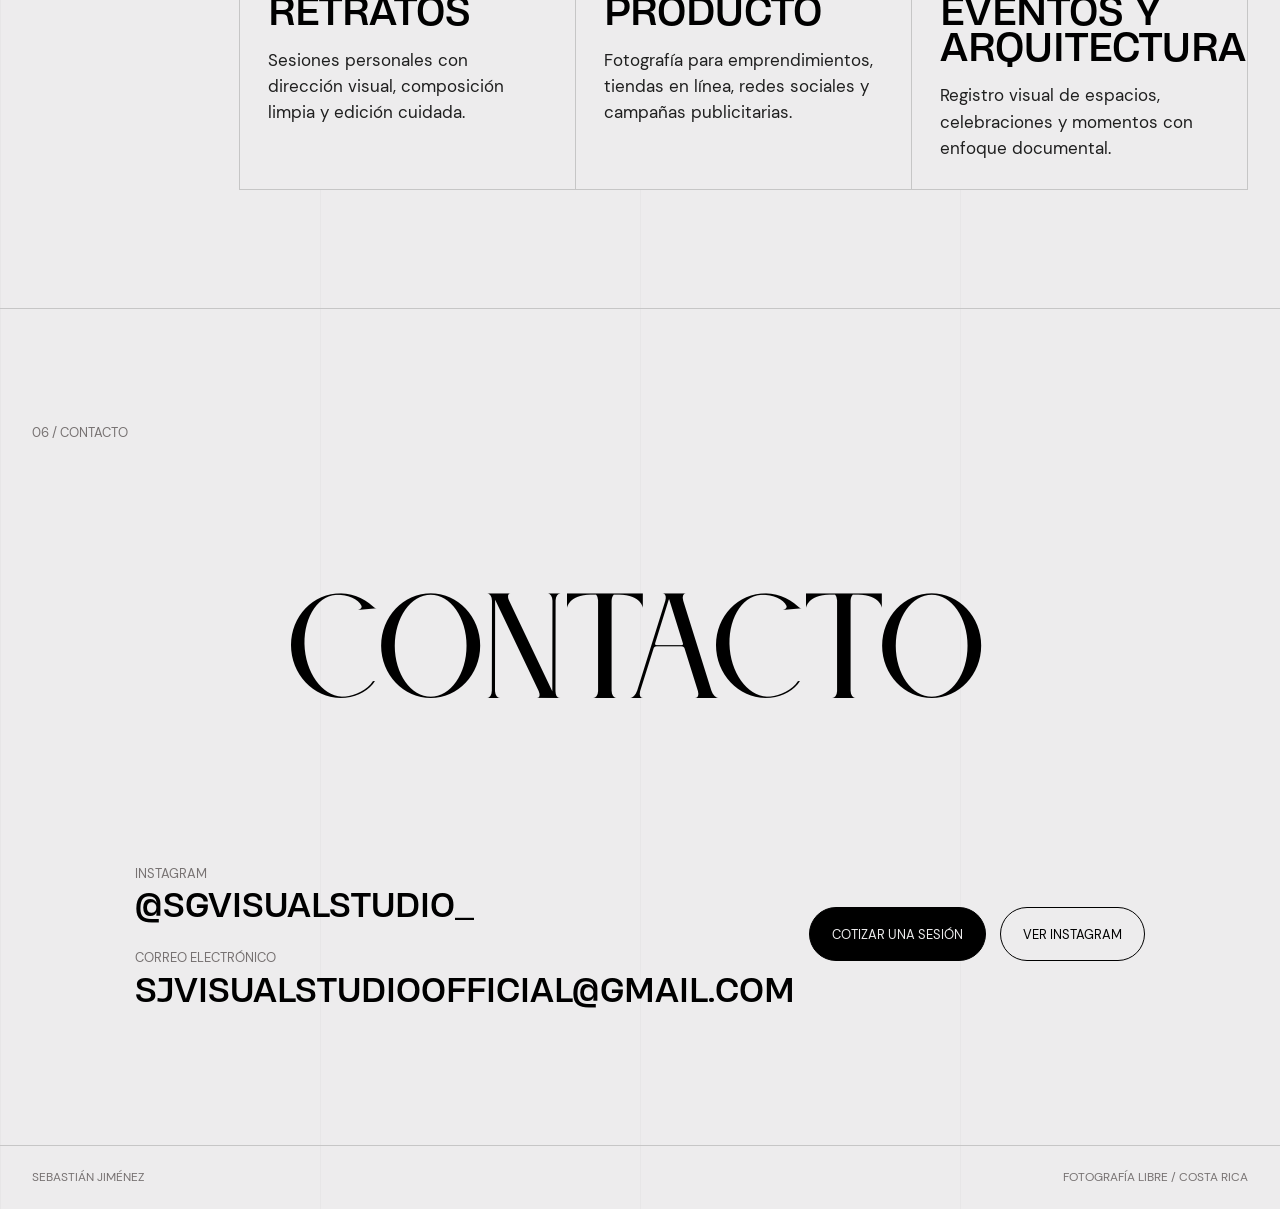
==== commit 3696152d: "Update index.html" ====
--- a/index.html
+++ b/index.html
@@ -83,7 +83,7 @@
       <p class="section-kicker reveal">01 / Fotos</p>
       <div class="photos-heading reveal">
         <h2 id="photos-title">Fotos</h2>
-        <p>Un pasaje visual con las fotografías de la página original, reorganizadas como collage editorial para mostrar la serie completa con ritmo, aire y coherencia.</p>
+        <p>Un pasaje visual con las ultimas fotos.</p>
       </div>
       <div class="photo-collage" aria-label="Collage de fotografías de Sebastián Jiménez">
         <figure class="photo-card photo-card-tall reveal magnetic">
@@ -156,7 +156,7 @@
     <section class="portfolio" id="portafolio" aria-labelledby="portfolio-title">
       <div class="portfolio-header section-grid">
         <p class="section-kicker reveal">04 / Portafolio</p>
-        <h2 id="portfolio-title" class="reveal">Series seleccionadas</h2>
+        <h2 id="portfolio-title" class="reveal">Recuerdos para Siempre</h2>
         <p class="portfolio-intro reveal">Una selección de imágenes en blanco y negro construidas desde el gesto, la luz y el valor documental del momento.</p>
       </div>
 
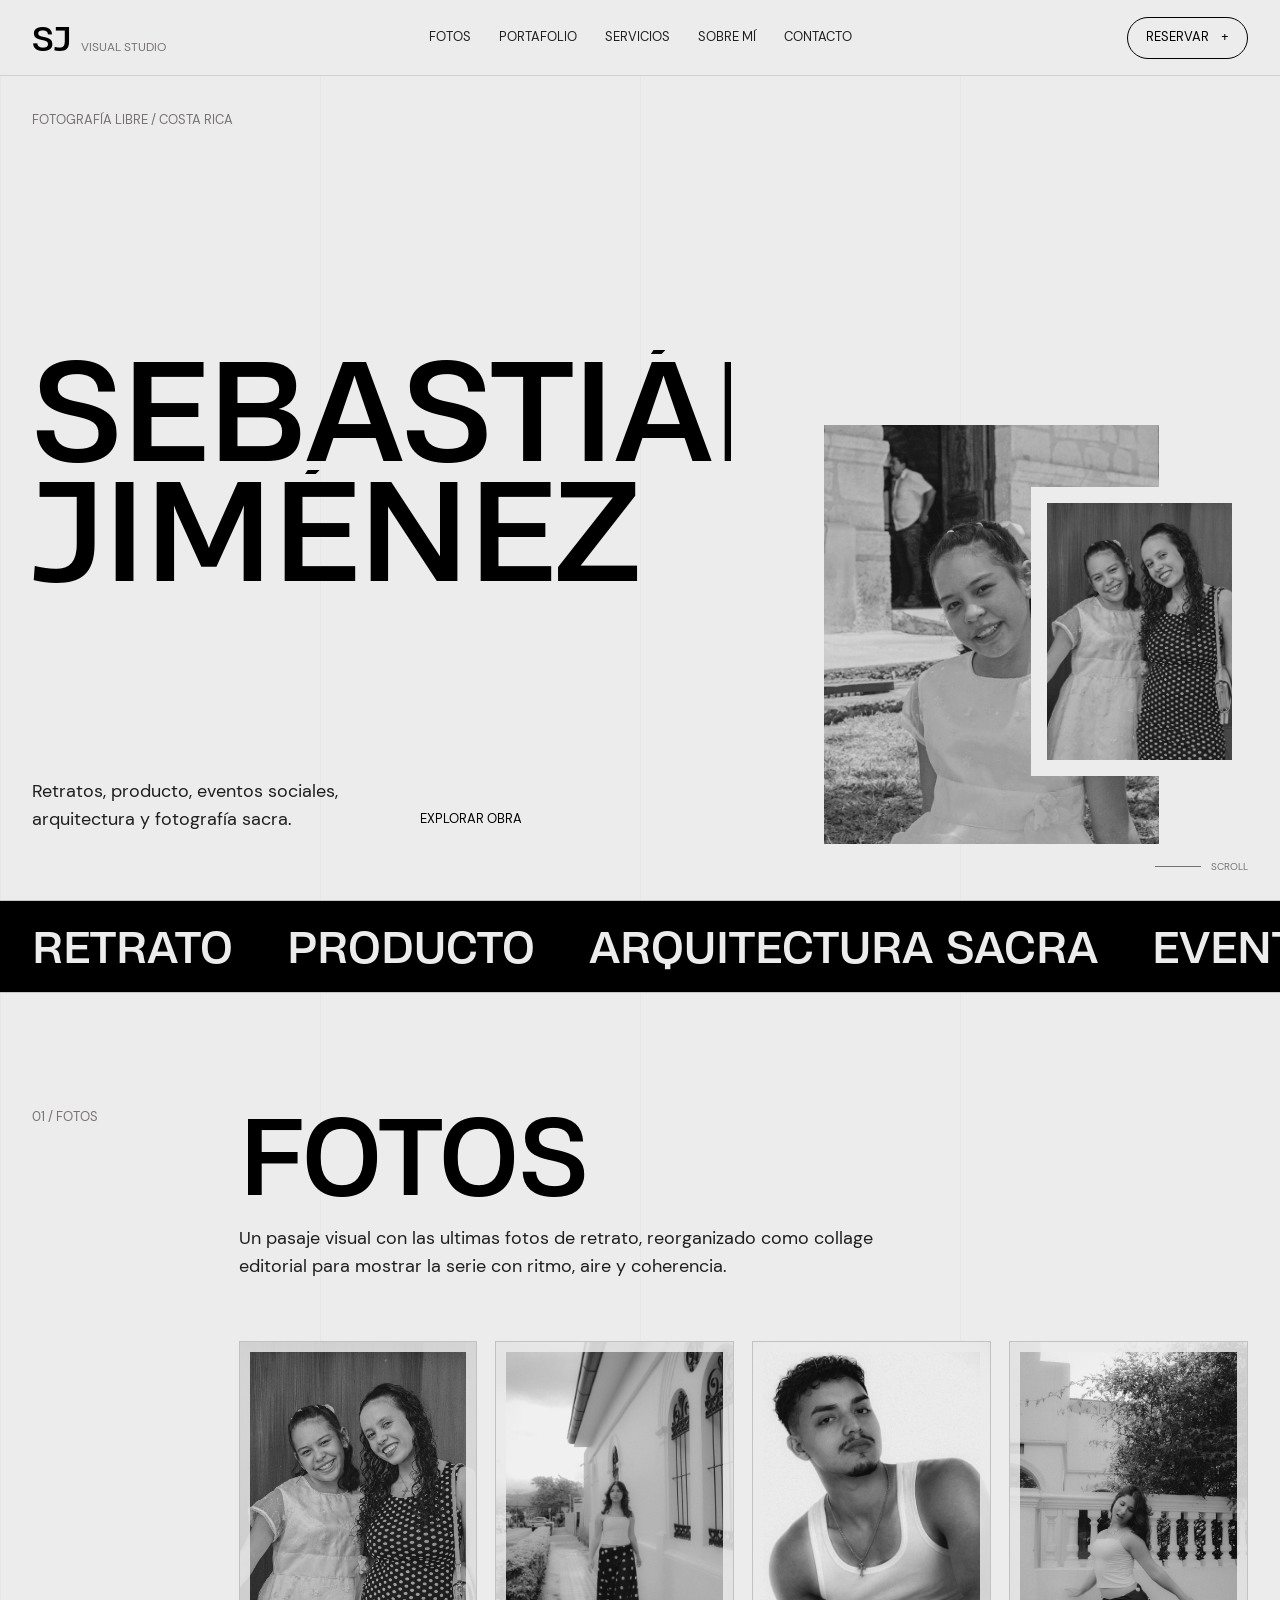
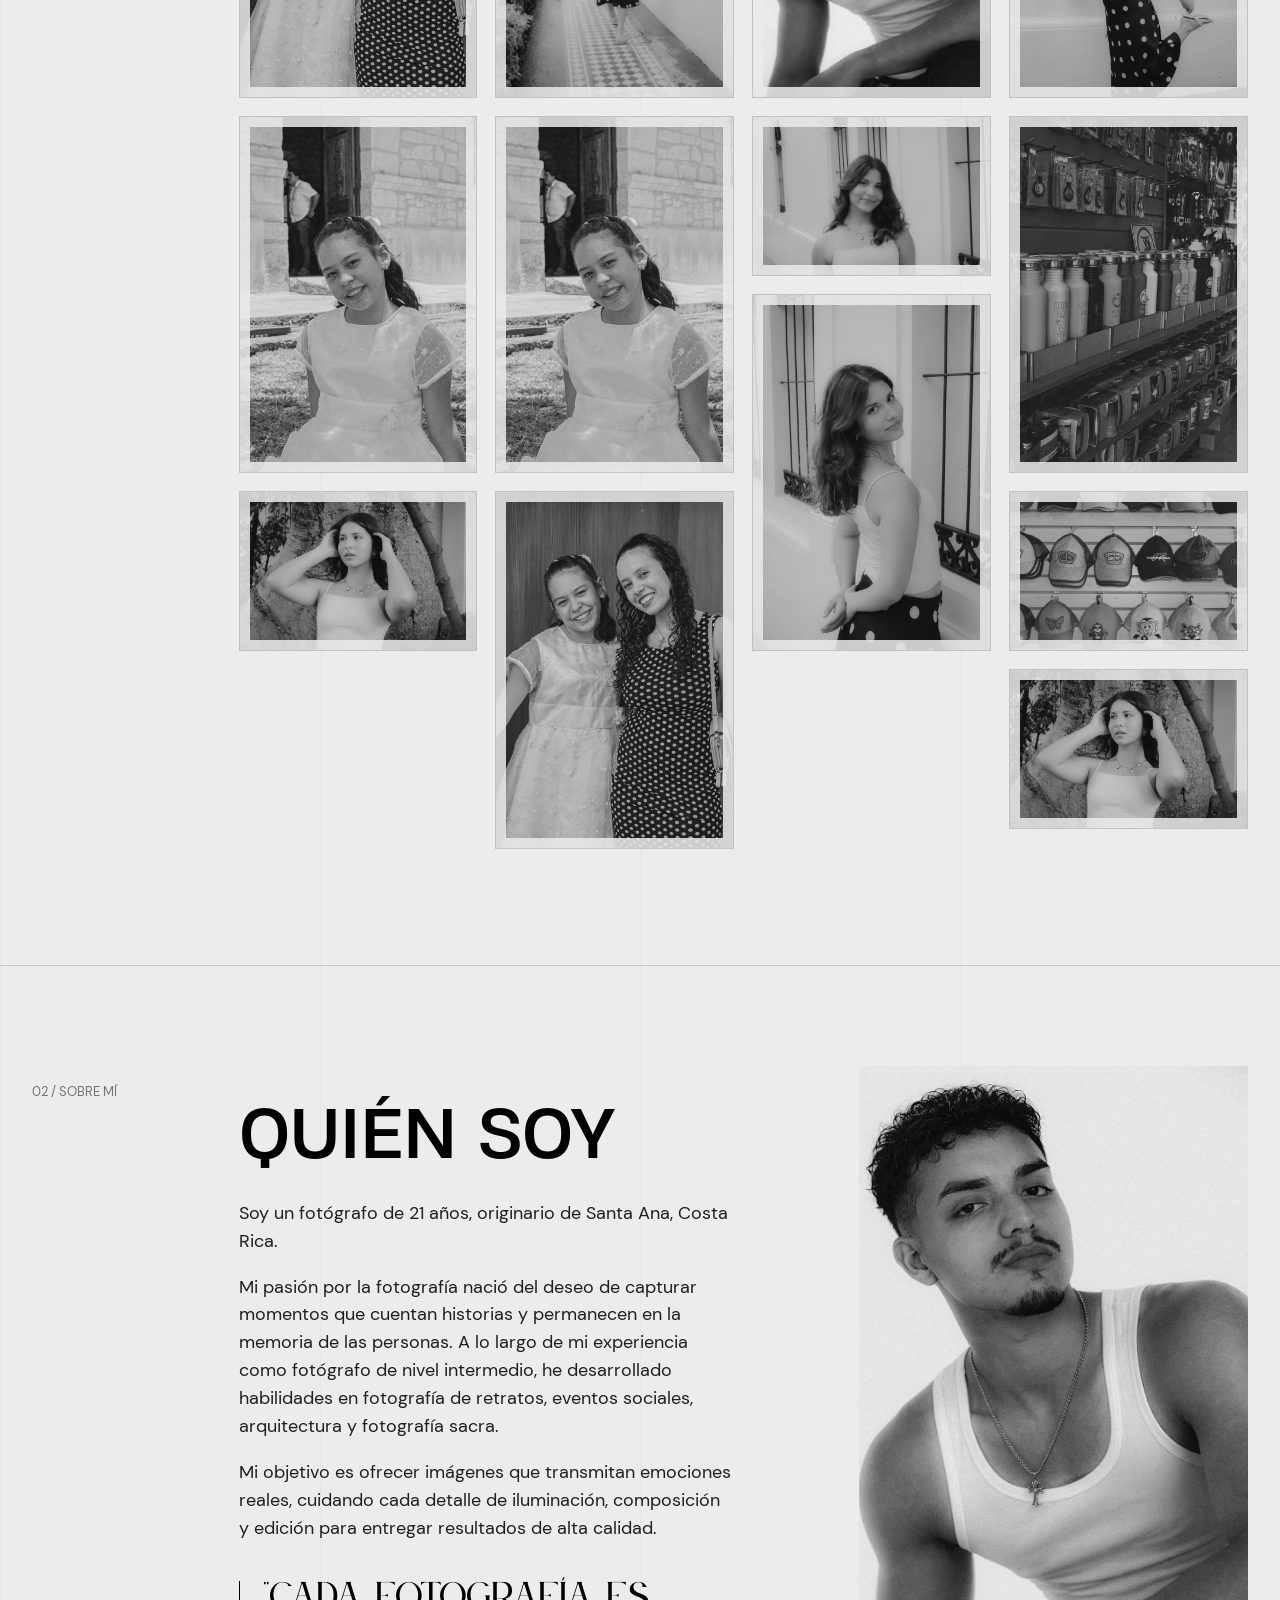
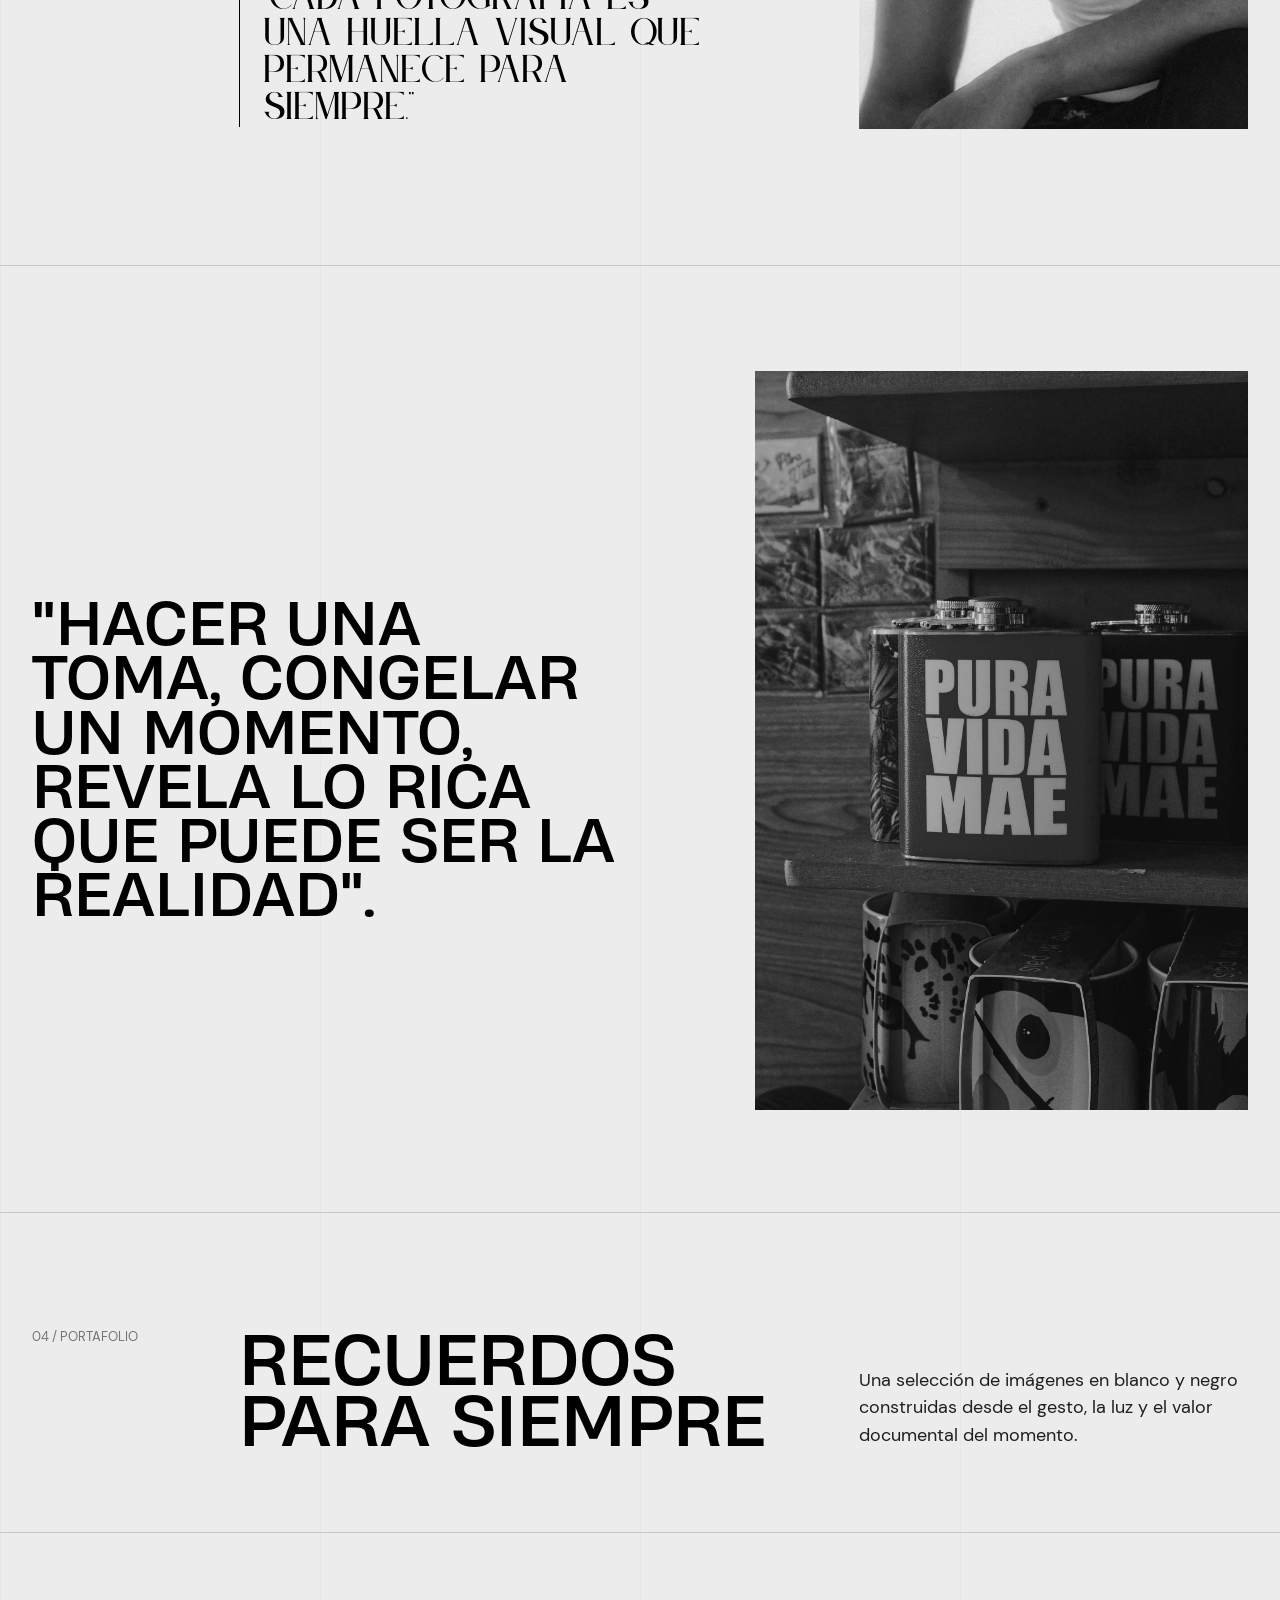
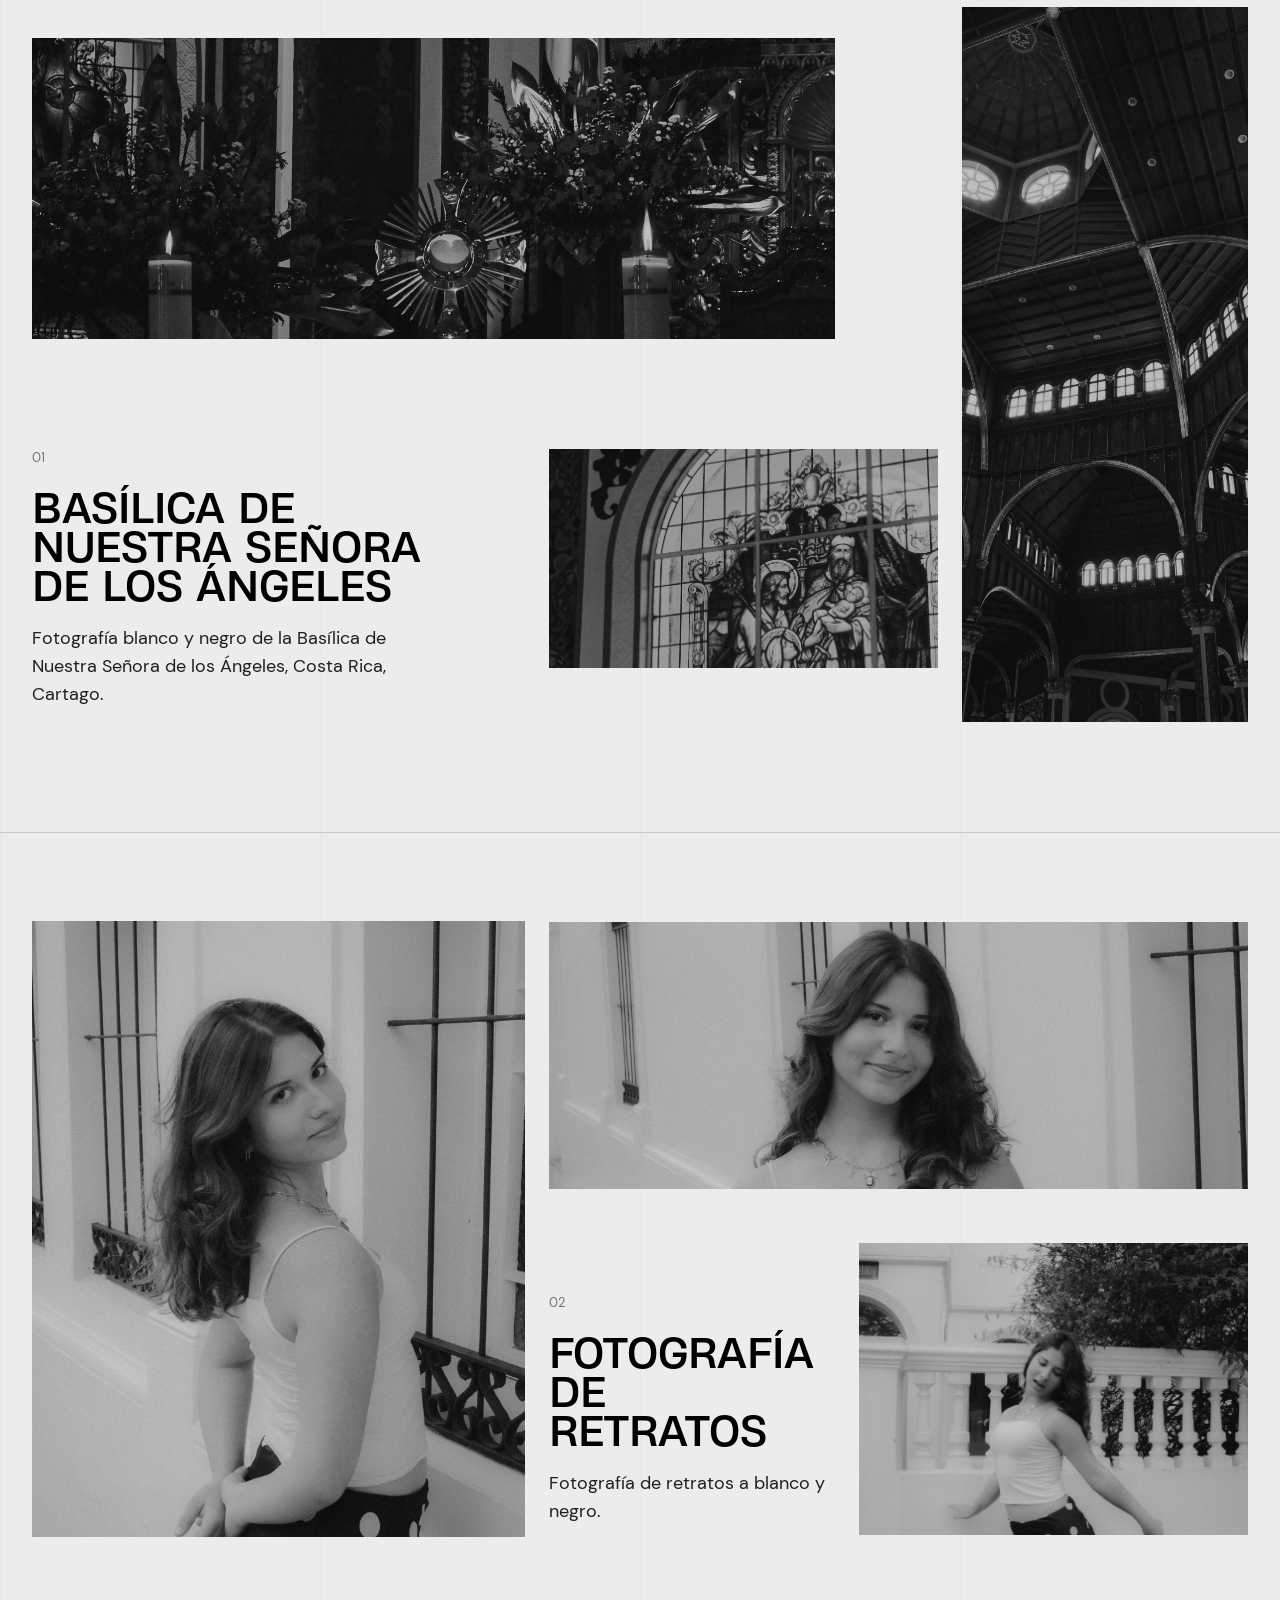
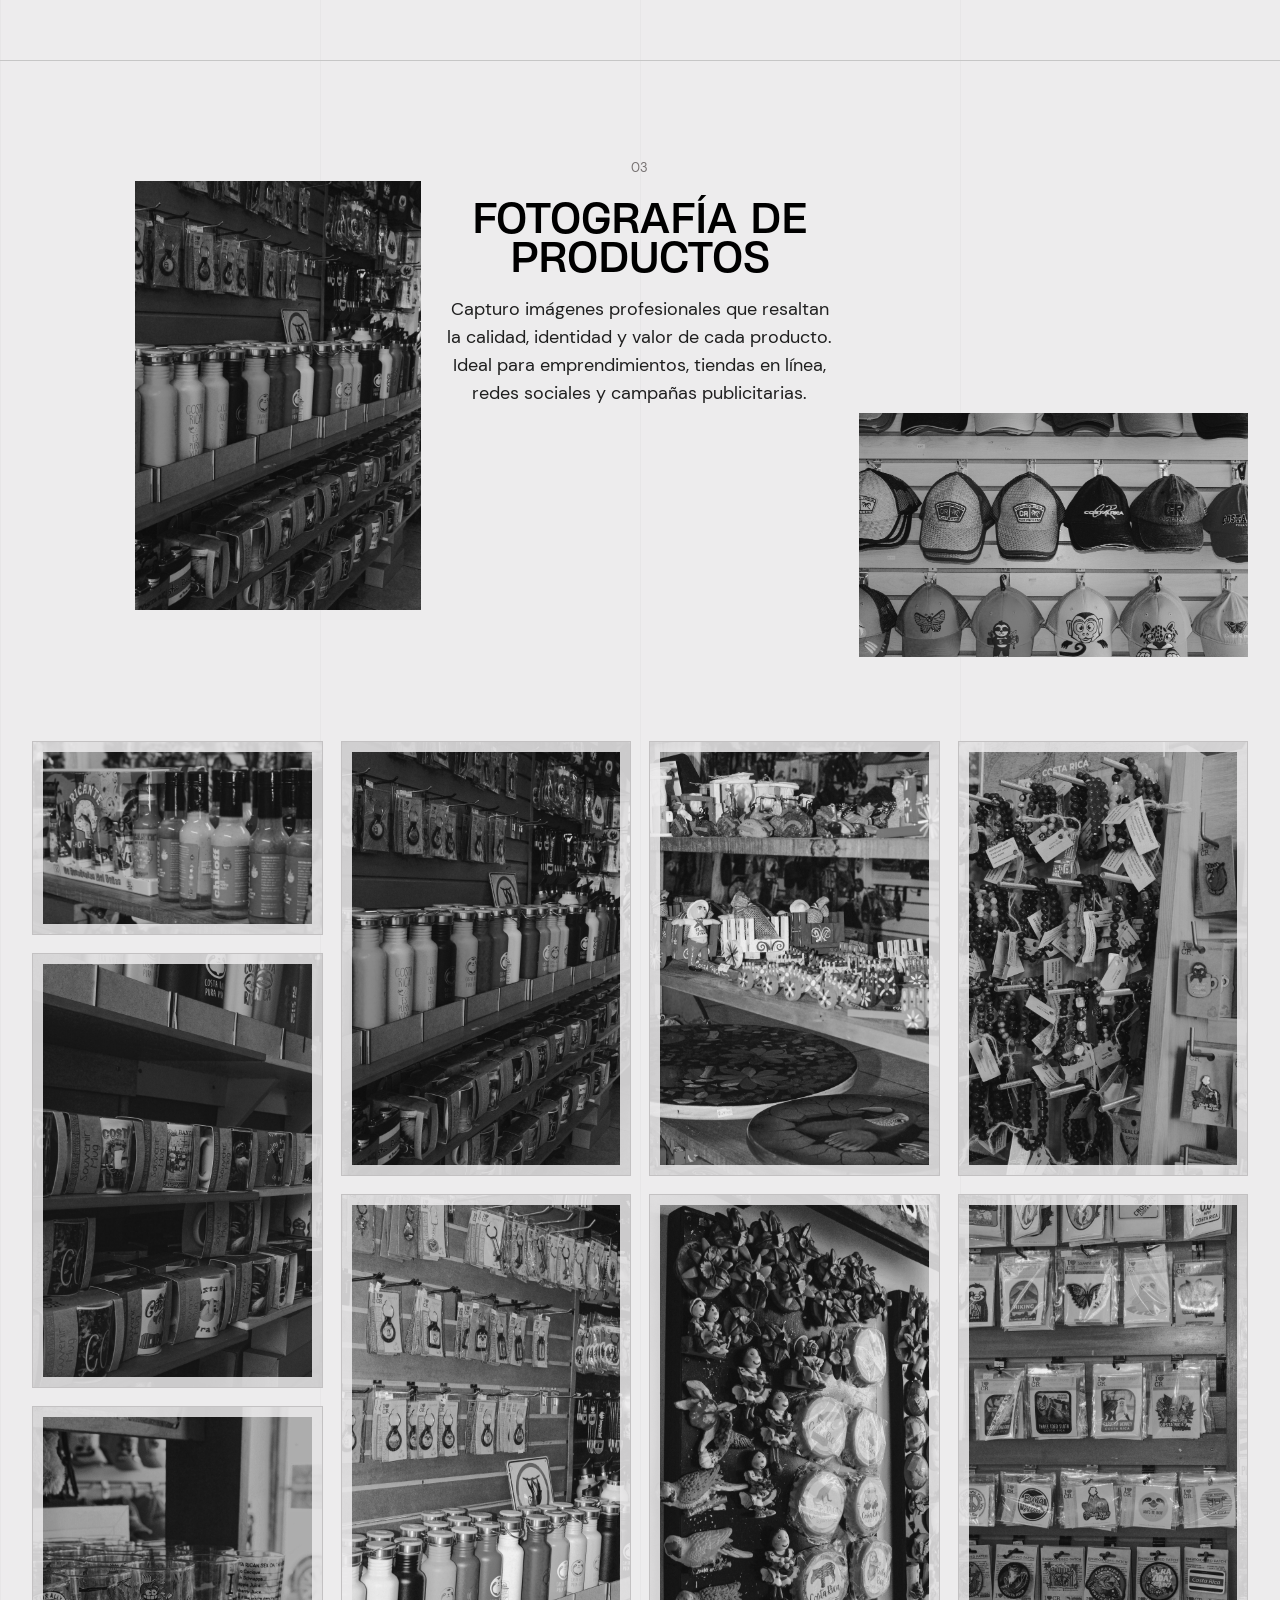
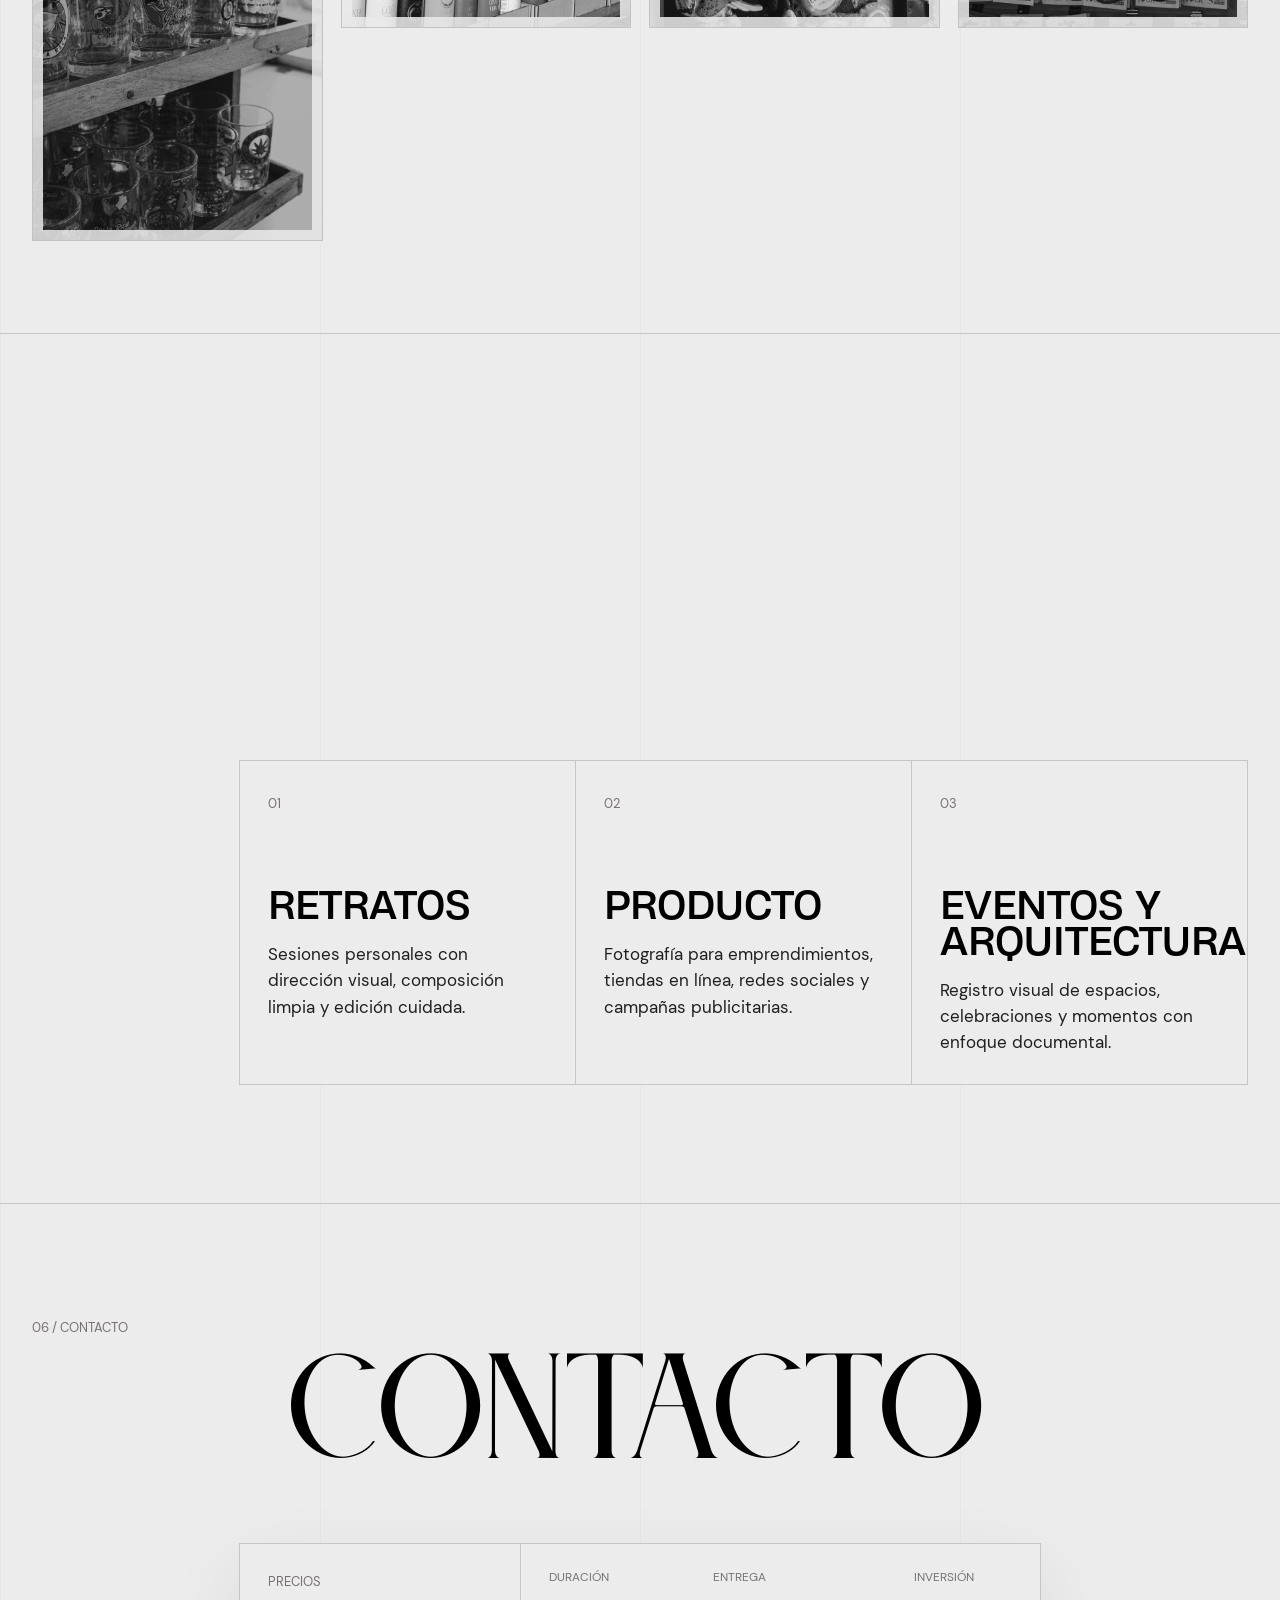
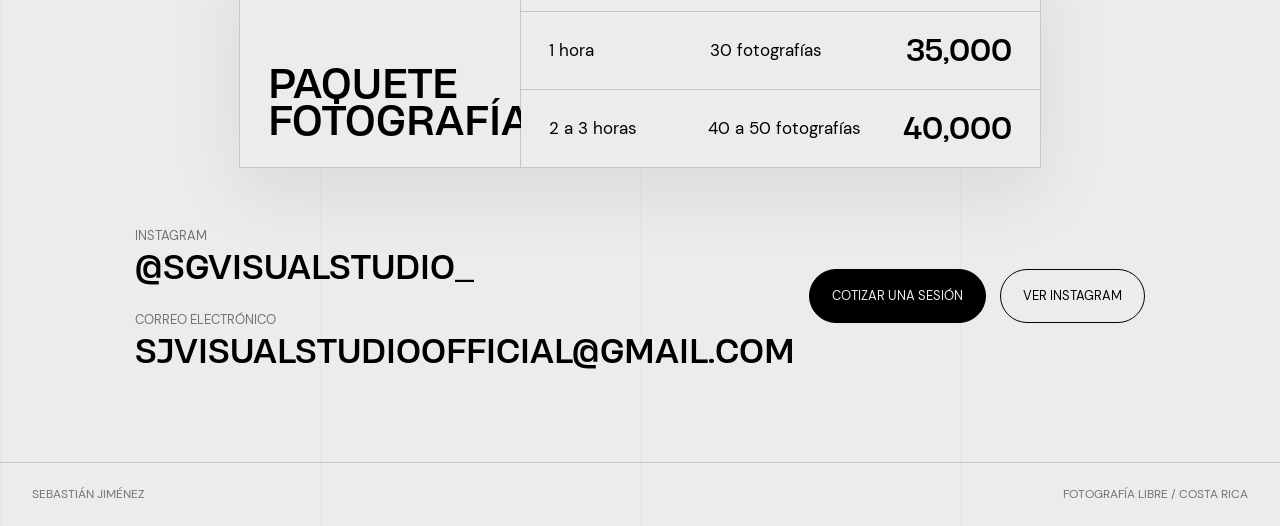
==== commit 9ffcc68d: "Agregar fotos nuevas y precios" ====
--- a/index.html
+++ b/index.html
@@ -83,10 +83,22 @@
       <p class="section-kicker reveal">01 / Fotos</p>
       <div class="photos-heading reveal">
         <h2 id="photos-title">Fotos</h2>
-        <p>Un pasaje visual con las ultimas fotos.</p>
+        <p>Un pasaje visual con las ultimas fotos de retrato, reorganizado como collage editorial para mostrar la serie con ritmo, aire y coherencia.</p>
       </div>
       <div class="photo-collage" aria-label="Collage de fotografías de Sebastián Jiménez">
         <figure class="photo-card photo-card-tall reveal magnetic">
+          <img src="assets/new/person-01.jpeg" alt="Retrato de dos mujeres sonriendo" width="1600" height="2400" loading="lazy">
+        </figure>
+        <figure class="photo-card photo-card-tall reveal magnetic">
+          <img src="assets/new/person-02.jpeg" alt="Retrato de niña en vestido blanco" width="1600" height="2400" loading="lazy">
+        </figure>
+        <figure class="photo-card photo-card-wide reveal magnetic">
+          <img src="assets/new/person-03.jpeg" alt="Retrato femenino junto a un árbol" width="2400" height="1600" loading="lazy">
+        </figure>
+        <figure class="photo-card photo-card-tall reveal magnetic">
+          <img src="assets/new/person-04.jpeg" alt="Retrato femenino caminando en exterior" width="1600" height="2400" loading="lazy">
+        </figure>
+        <figure class="photo-card photo-card-tall reveal magnetic">
           <img src="assets/media/MAHMUy6PHkI.jpg" alt="Retrato de niña en exterior" width="1600" height="2400" loading="lazy">
         </figure>
         <figure class="photo-card photo-card-tall reveal magnetic">
@@ -94,18 +106,6 @@
         </figure>
         <figure class="photo-card photo-card-tall reveal magnetic">
           <img src="assets/media/MAHMUsHbHyA.jpg" alt="Retrato de Sebastián Jiménez" width="1024" height="1536" loading="lazy">
-        </figure>
-        <figure class="photo-card photo-card-wide reveal magnetic">
-          <img src="assets/media/MAHMUjFQFmQ.jpg" alt="Interior de basílica" width="1600" height="2400" loading="lazy">
-        </figure>
-        <figure class="photo-card photo-card-tall reveal magnetic">
-          <img src="assets/media/MAHL6J9PVYI.jpg" alt="Techo de basílica" width="1600" height="2400" loading="lazy">
-        </figure>
-        <figure class="photo-card photo-card-wide reveal magnetic">
-          <img src="assets/media/MAHL6HLJ4TI.jpg" alt="Detalle de vitral religioso" width="1599" height="2399" loading="lazy">
-        </figure>
-        <figure class="photo-card photo-card-tall reveal magnetic">
-          <img src="assets/media/MAHMUoQldHg.jpg" alt="Producto Pura Vida Mae" width="1600" height="2400" loading="lazy">
         </figure>
         <figure class="photo-card photo-card-wide reveal magnetic">
           <img src="assets/media/MAHMUgu9PHs.jpg" alt="Retrato horizontal en blanco y negro" width="2400" height="1600" loading="lazy">
@@ -117,16 +117,13 @@
           <img src="assets/media/MAHMUlPc8yc.jpg" alt="Retrato de cuerpo completo" width="1600" height="2400" loading="lazy">
         </figure>
         <figure class="photo-card photo-card-tall reveal magnetic">
-          <img src="assets/media/MAHL6Dea_iE.jpg" alt="Productos en tienda" width="1600" height="2400" loading="lazy">
-        </figure>
-        <figure class="photo-card photo-card-wide reveal magnetic">
-          <img src="assets/media/MAHL6GfdABs.jpg" alt="Gorras exhibidas" width="2400" height="1600" loading="lazy">
-        </figure>
-        <figure class="photo-card photo-card-tall reveal magnetic">
           <img src="assets/media/MAHMUjs_VTU.jpg" alt="Retrato documental" width="1600" height="2400" loading="lazy">
         </figure>
         <figure class="photo-card photo-card-wide reveal magnetic">
           <img src="assets/media/MAHMUieyfs4.jpg" alt="Fotografía horizontal documental" width="2400" height="1600" loading="lazy">
+        </figure>
+        <figure class="photo-card photo-card-wide reveal magnetic">
+          <img src="assets/new/person-03.jpeg" alt="Retrato horizontal femenino" width="2400" height="1600" loading="lazy">
         </figure>
       </div>
     </section>
@@ -206,6 +203,38 @@
         <figure class="project-image product-wide magnetic">
           <img src="assets/media/MAHL6GfdABs.jpg" alt="Gorras exhibidas como fotografía de producto" width="2400" height="1600" loading="lazy">
         </figure>
+        <div class="product-gallery" aria-label="Collage de fotografía de productos">
+          <figure class="product-gallery-item product-gallery-wide reveal magnetic">
+            <img src="assets/new/product-01.jpeg" alt="Fotografía de salsas artesanales" width="2400" height="1600" loading="lazy">
+          </figure>
+          <figure class="product-gallery-item reveal magnetic">
+            <img src="assets/new/product-02.jpeg" alt="Tazas de souvenir en exhibición" width="1600" height="2400" loading="lazy">
+          </figure>
+          <figure class="product-gallery-item reveal magnetic">
+            <img src="assets/new/product-03.jpeg" alt="Vasos de souvenir en repisa" width="1600" height="2400" loading="lazy">
+          </figure>
+          <figure class="product-gallery-item reveal magnetic">
+            <img src="assets/new/product-04.jpeg" alt="Botellas y souvenirs en tienda" width="1600" height="2400" loading="lazy">
+          </figure>
+          <figure class="product-gallery-item reveal magnetic">
+            <img src="assets/new/product-05.jpeg" alt="Llaveros y botellas de producto" width="1600" height="2400" loading="lazy">
+          </figure>
+          <figure class="product-gallery-item reveal magnetic">
+            <img src="assets/new/product-06.jpeg" alt="Souvenirs coloridos en estante" width="1600" height="2400" loading="lazy">
+          </figure>
+          <figure class="product-gallery-item reveal magnetic">
+            <img src="assets/new/product-07.jpeg" alt="Imanes artesanales de Costa Rica" width="1600" height="2400" loading="lazy">
+          </figure>
+          <figure class="product-gallery-item reveal magnetic">
+            <img src="assets/new/product-08.jpeg" alt="Pulseras y llaveros artesanales" width="1600" height="2400" loading="lazy">
+          </figure>
+          <figure class="product-gallery-item reveal magnetic">
+            <img src="assets/new/product-09.jpeg" alt="Stickers y parches de souvenir" width="1600" height="2400" loading="lazy">
+          </figure>
+          <figure class="product-gallery-item product-gallery-wide reveal magnetic">
+            <img src="assets/new/product-10.jpeg" alt="Detalle de botellas de salsa" width="2400" height="1600" loading="lazy">
+          </figure>
+        </div>
       </article>
     </section>
 
@@ -234,6 +263,29 @@
     <section class="contact section-grid" id="contacto" aria-labelledby="contact-title">
       <p class="section-kicker reveal">06 / Contacto</p>
       <h2 id="contact-title" class="contact-title reveal">Contacto</h2>
+      <div class="pricing-panel reveal" aria-labelledby="pricing-title">
+        <div class="pricing-head">
+          <span>Precios</span>
+          <h3 id="pricing-title">Paquete fotografía</h3>
+        </div>
+        <div class="pricing-table" role="table" aria-label="Precios de paquetes de fotografía">
+          <div class="pricing-row pricing-row-head" role="row">
+            <span role="columnheader">Duración</span>
+            <span role="columnheader">Entrega</span>
+            <span role="columnheader">Inversión</span>
+          </div>
+          <div class="pricing-row" role="row">
+            <span role="cell">1 hora</span>
+            <span role="cell">30 fotografías</span>
+            <strong role="cell">35,000</strong>
+          </div>
+          <div class="pricing-row" role="row">
+            <span role="cell">2 a 3 horas</span>
+            <span role="cell">40 a 50 fotografías</span>
+            <strong role="cell">40,000</strong>
+          </div>
+        </div>
+      </div>
       <div class="contact-panel reveal">
         <div>
           <span>Instagram</span>
--- a/css.css
+++ b/css.css
@@ -693,6 +693,47 @@
   aspect-ratio: 16 / 10;
 }
 
+.product-gallery {
+  grid-column: 1 / -1;
+  grid-row: 3;
+  columns: 4 210px;
+  column-gap: 18px;
+  margin-top: 42px;
+}
+
+.product-gallery-item {
+  position: relative;
+  display: block;
+  margin: 0 0 18px;
+  break-inside: avoid;
+  overflow: hidden;
+  background: #dedcdd;
+  border: 1px solid rgba(0, 0, 0, .12);
+}
+
+.product-gallery-item::after {
+  content: "";
+  position: absolute;
+  inset: 0;
+  border: 10px solid var(--paper);
+  pointer-events: none;
+  opacity: .85;
+}
+
+.product-gallery-item img {
+  width: 100%;
+  height: auto;
+  object-fit: contain;
+  filter: grayscale(1) contrast(1.07) brightness(.94);
+  transform: scale(1);
+  transition: filter .9s var(--ease), transform 1.1s var(--ease);
+}
+
+.product-gallery-item:hover img {
+  filter: grayscale(0) contrast(1.02) brightness(.98);
+  transform: scale(1.025) translate3d(var(--mx, 0), var(--my, 0), 0);
+}
+
 .services {
   padding-top: 118px;
   padding-bottom: 118px;
@@ -764,6 +805,85 @@
   line-height: .9;
   text-align: center;
   text-transform: uppercase;
+}
+
+.pricing-panel {
+  grid-column: 3 / 11;
+  display: grid;
+  grid-template-columns: minmax(180px, .7fr) minmax(0, 1.3fr);
+  gap: 1px;
+  margin-top: 42px;
+  background: var(--line);
+  border: 1px solid var(--line);
+  box-shadow: 0 26px 70px rgba(0, 0, 0, .08);
+}
+
+.pricing-head,
+.pricing-table {
+  background: var(--paper);
+}
+
+.pricing-head {
+  display: flex;
+  min-height: 220px;
+  flex-direction: column;
+  justify-content: space-between;
+  padding: 28px;
+}
+
+.pricing-head span {
+  color: var(--muted);
+  font-size: 13px;
+  text-transform: uppercase;
+}
+
+.pricing-head h3 {
+  max-width: 360px;
+  margin: 0;
+  font-family: "Heading Now 71-78", "Arial Narrow", sans-serif;
+  font-size: 2.45rem;
+  font-weight: 400;
+  line-height: .95;
+  text-transform: uppercase;
+}
+
+.pricing-table {
+  display: grid;
+  align-content: stretch;
+}
+
+.pricing-row {
+  display: grid;
+  grid-template-columns: minmax(0, 1fr) minmax(0, 1.25fr) minmax(98px, auto);
+  gap: 18px;
+  align-items: center;
+  padding: 24px 28px;
+  border-bottom: 1px solid var(--line);
+  transition: background .35s var(--ease), transform .35s var(--ease);
+}
+
+.pricing-row:last-child {
+  border-bottom: 0;
+}
+
+.pricing-row:not(.pricing-row-head):hover {
+  background: rgba(0, 0, 0, .035);
+  transform: translateX(6px);
+}
+
+.pricing-row-head {
+  min-height: 62px;
+  color: var(--muted);
+  font-size: 12px;
+  text-transform: uppercase;
+}
+
+.pricing-row strong {
+  justify-self: end;
+  font-family: "Heading Now 71-78", "Arial Narrow", sans-serif;
+  font-size: 1.8rem;
+  font-weight: 400;
+  line-height: 1;
 }
 
 .contact-panel {
@@ -1098,6 +1218,14 @@
     aspect-ratio: 3 / 4;
   }
 
+  .product-gallery {
+    grid-column: 1 / -1;
+    grid-row: 3;
+    columns: 3 180px;
+    column-gap: 14px;
+    margin-top: 18px;
+  }
+
   .project-products .product-copy {
     text-align: left;
   }
@@ -1108,6 +1236,15 @@
 
   .contact-actions {
     justify-content: flex-start;
+  }
+
+  .pricing-panel {
+    grid-column: 1 / -1;
+    grid-template-columns: 1fr;
+  }
+
+  .pricing-head {
+    min-height: 180px;
   }
 }
 
@@ -1206,7 +1343,8 @@
   .portrait-secondary,
   .project-products .product-copy,
   .product-main,
-  .product-wide {
+  .product-wide,
+  .product-gallery {
     grid-column: 1 / -1;
     grid-row: auto;
   }
@@ -1227,6 +1365,15 @@
     border-width: 8px;
   }
 
+  .product-gallery {
+    columns: 2 130px;
+    column-gap: 12px;
+  }
+
+  .product-gallery-item::after {
+    border-width: 8px;
+  }
+
   .project-copy h3,
   .service-item h3 {
     font-size: 2rem;
@@ -1240,6 +1387,37 @@
     max-width: 100%;
     overflow-wrap: anywhere;
     font-size: 1.45rem;
+  }
+
+  .pricing-panel {
+    margin-top: 30px;
+  }
+
+  .pricing-head {
+    min-height: 150px;
+    padding: 22px;
+  }
+
+  .pricing-head h3 {
+    font-size: 2rem;
+  }
+
+  .pricing-row {
+    grid-template-columns: 1fr;
+    gap: 8px;
+    padding: 20px 22px;
+  }
+
+  .pricing-row-head {
+    display: none;
+  }
+
+  .pricing-row:not(.pricing-row-head):hover {
+    transform: translateY(-3px);
+  }
+
+  .pricing-row strong {
+    justify-self: start;
   }
 
   .contact-actions {
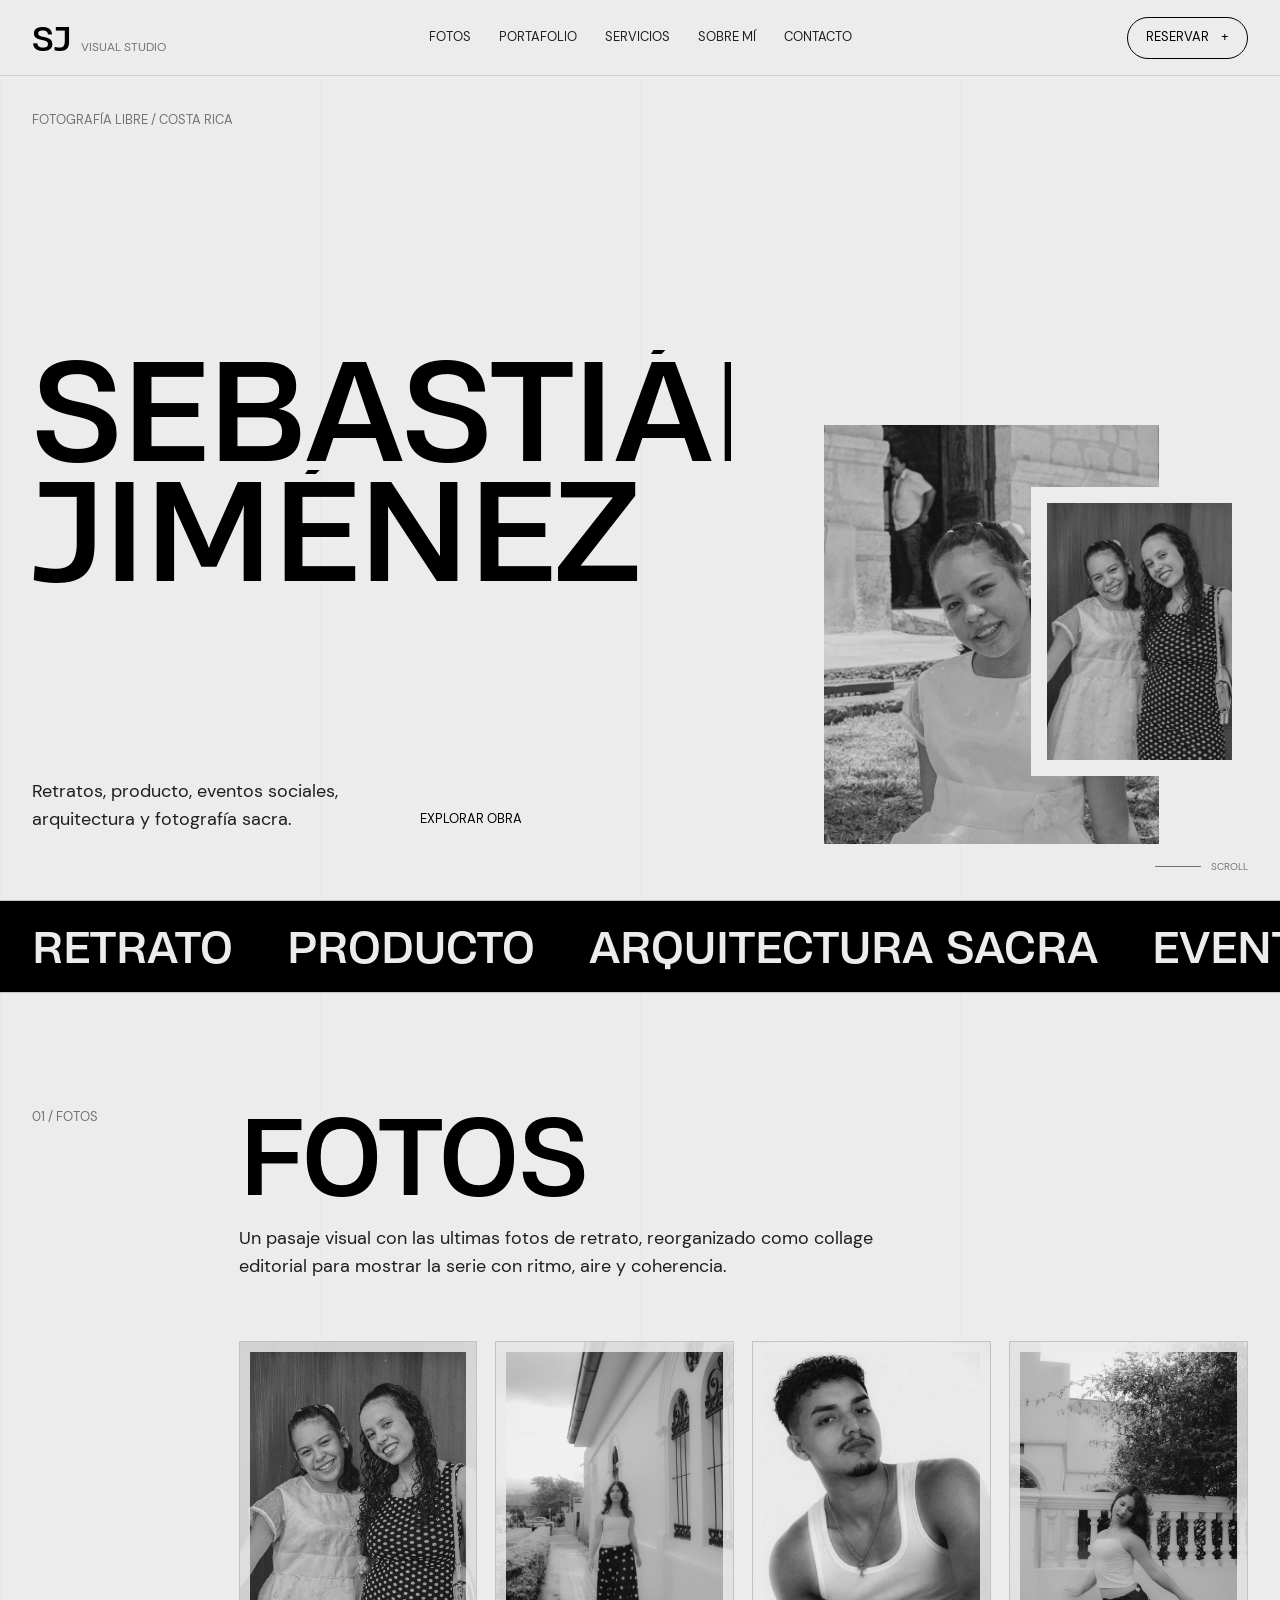
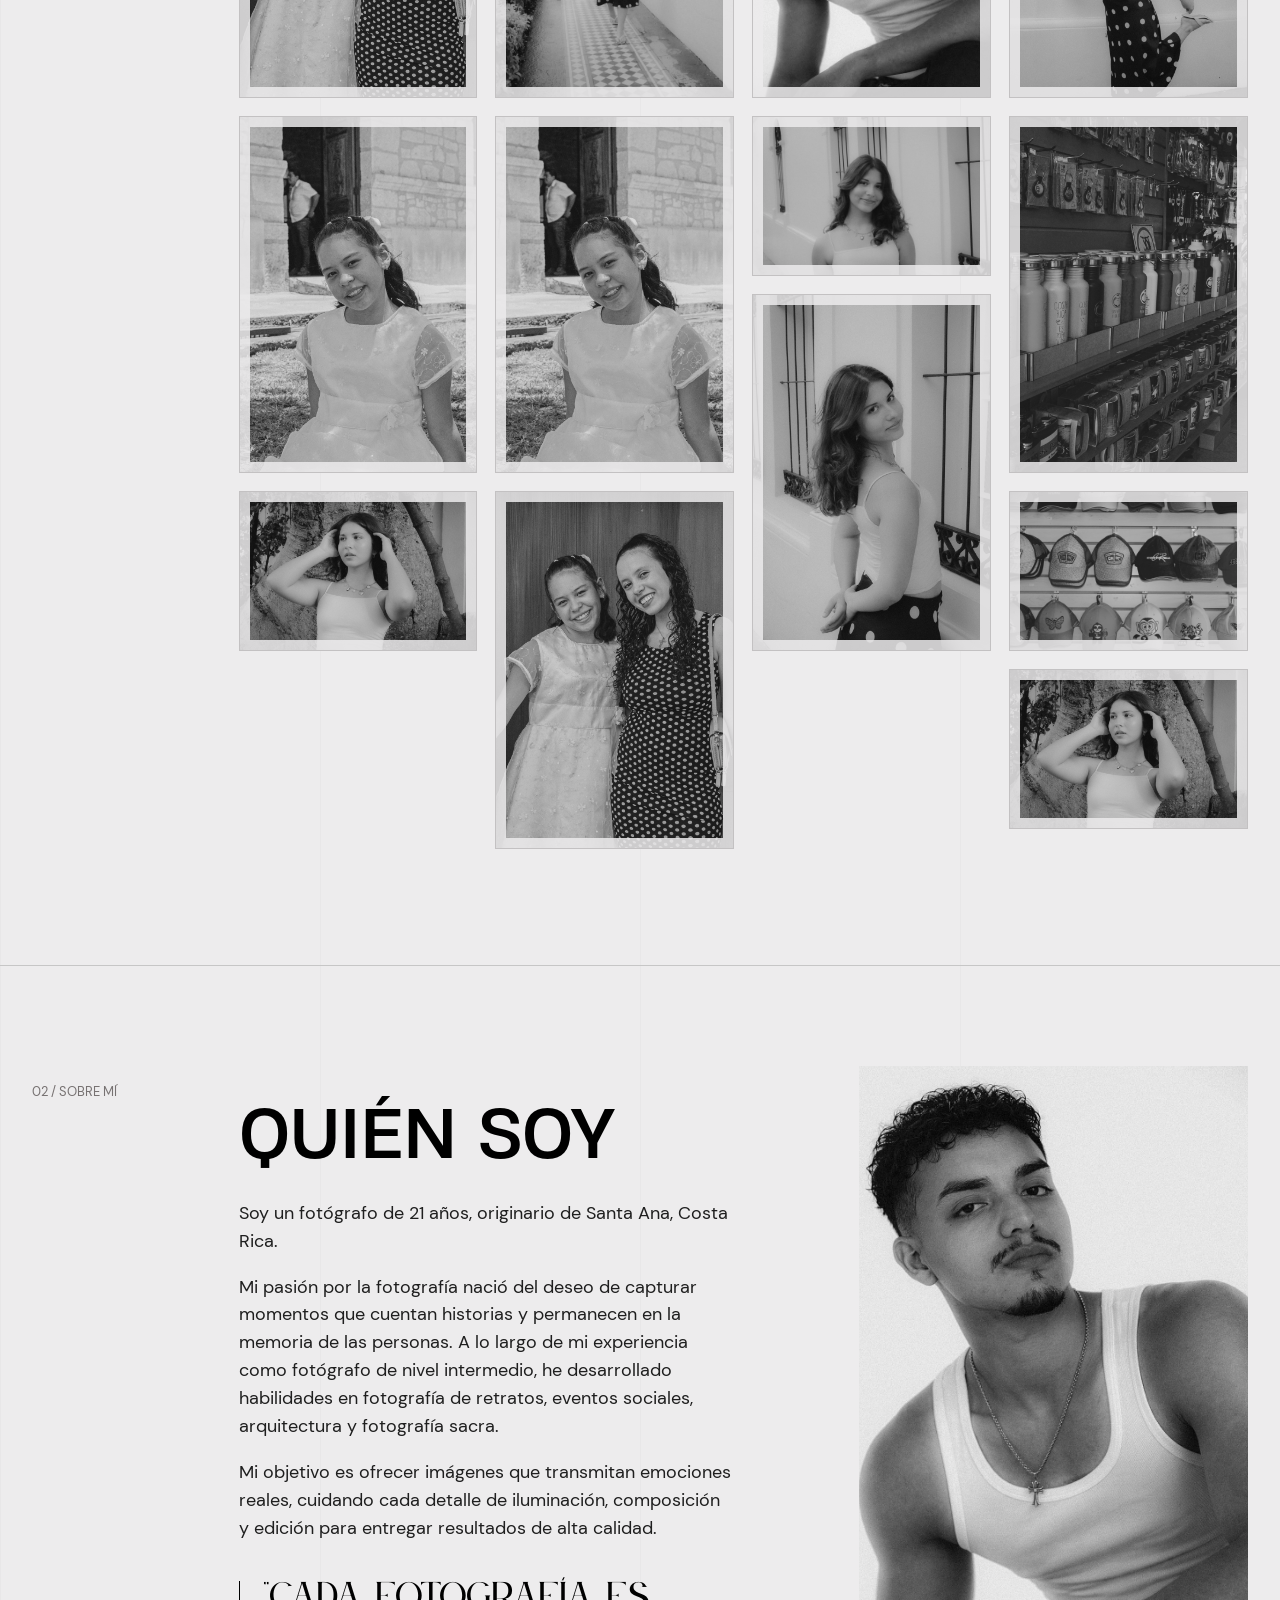
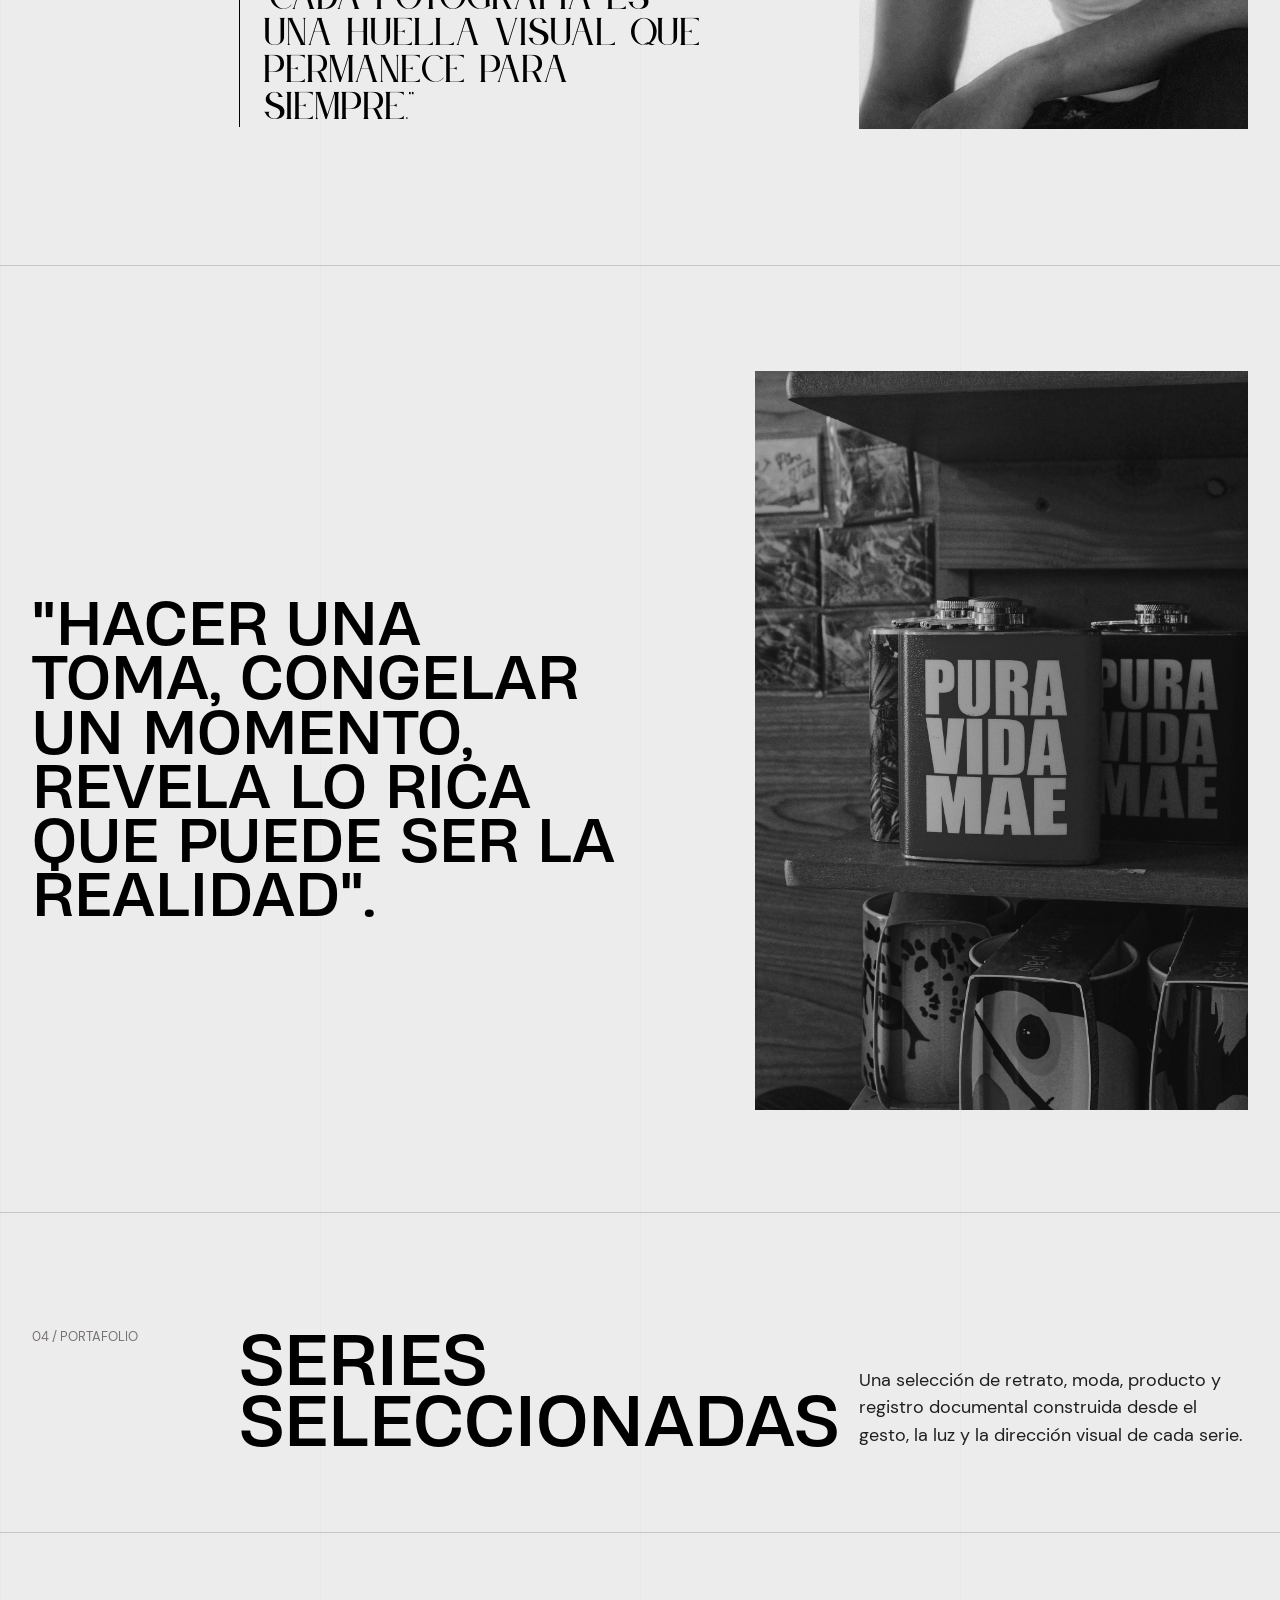
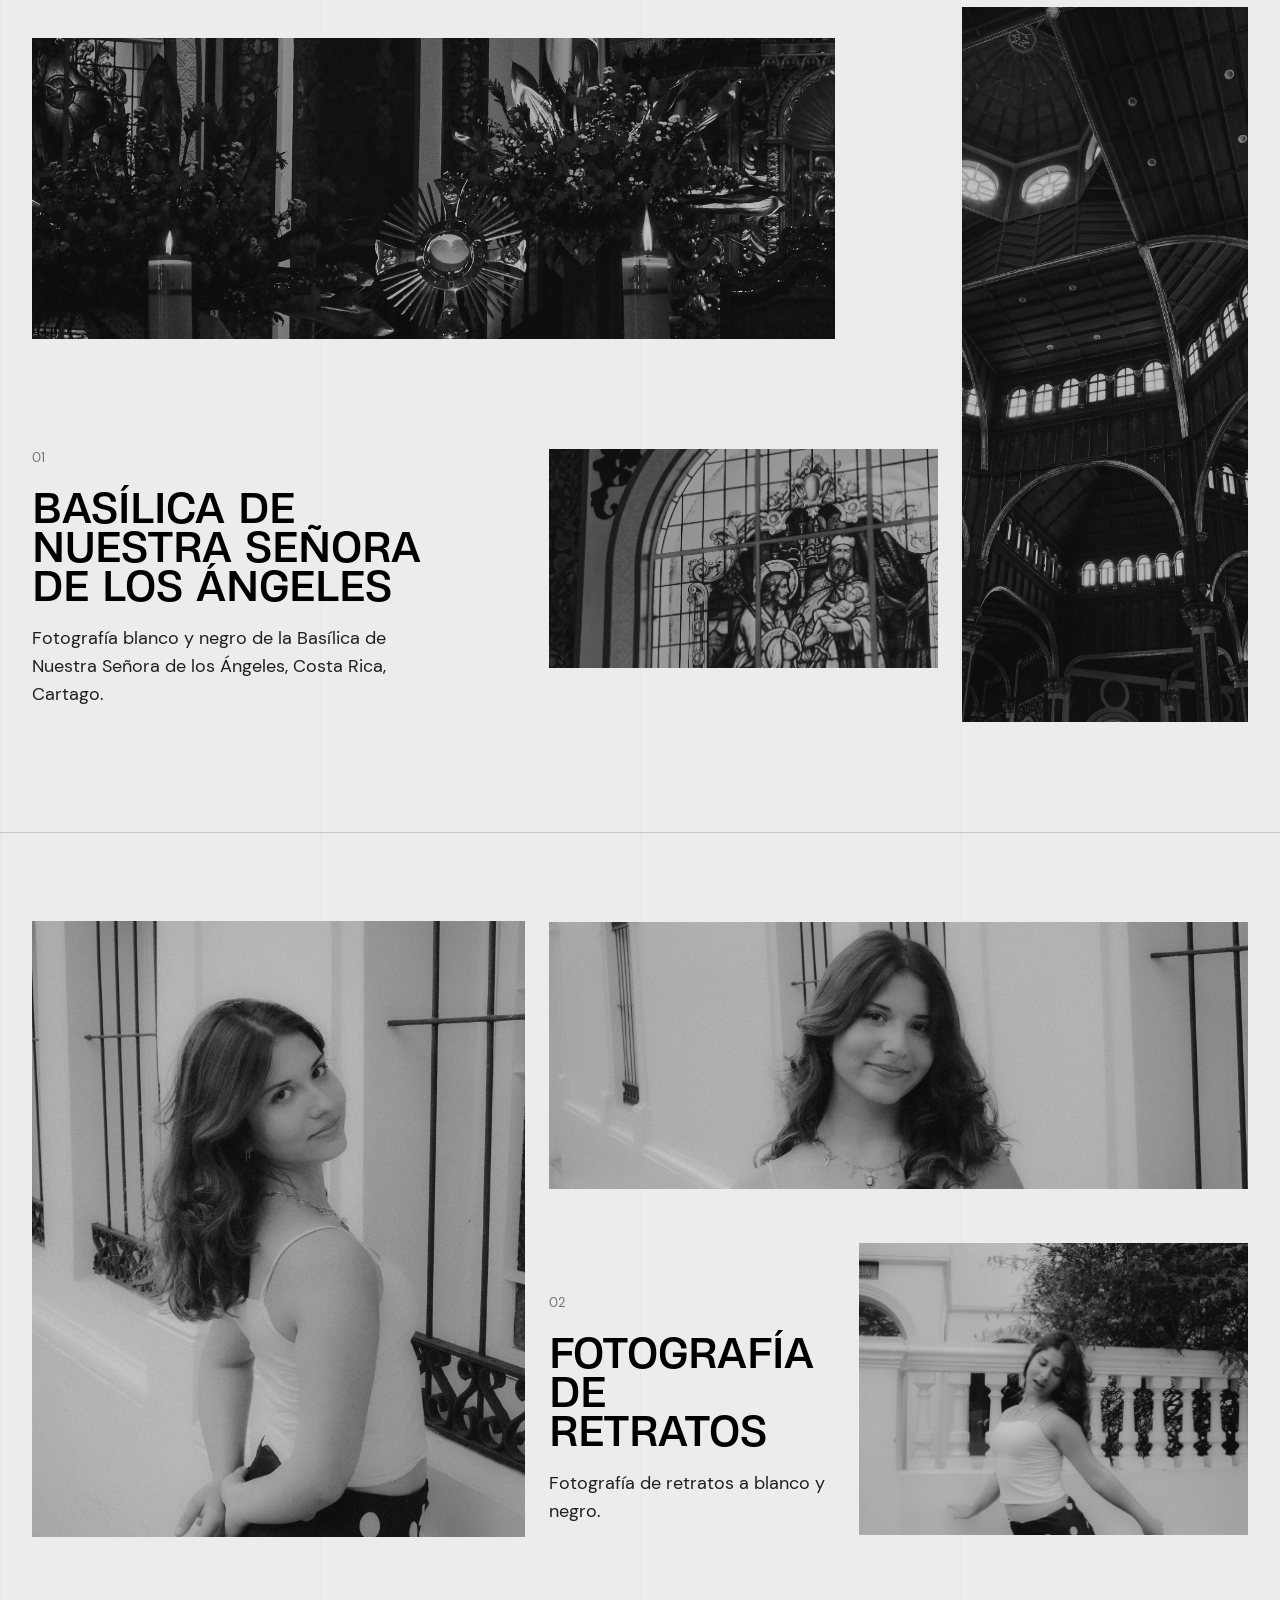
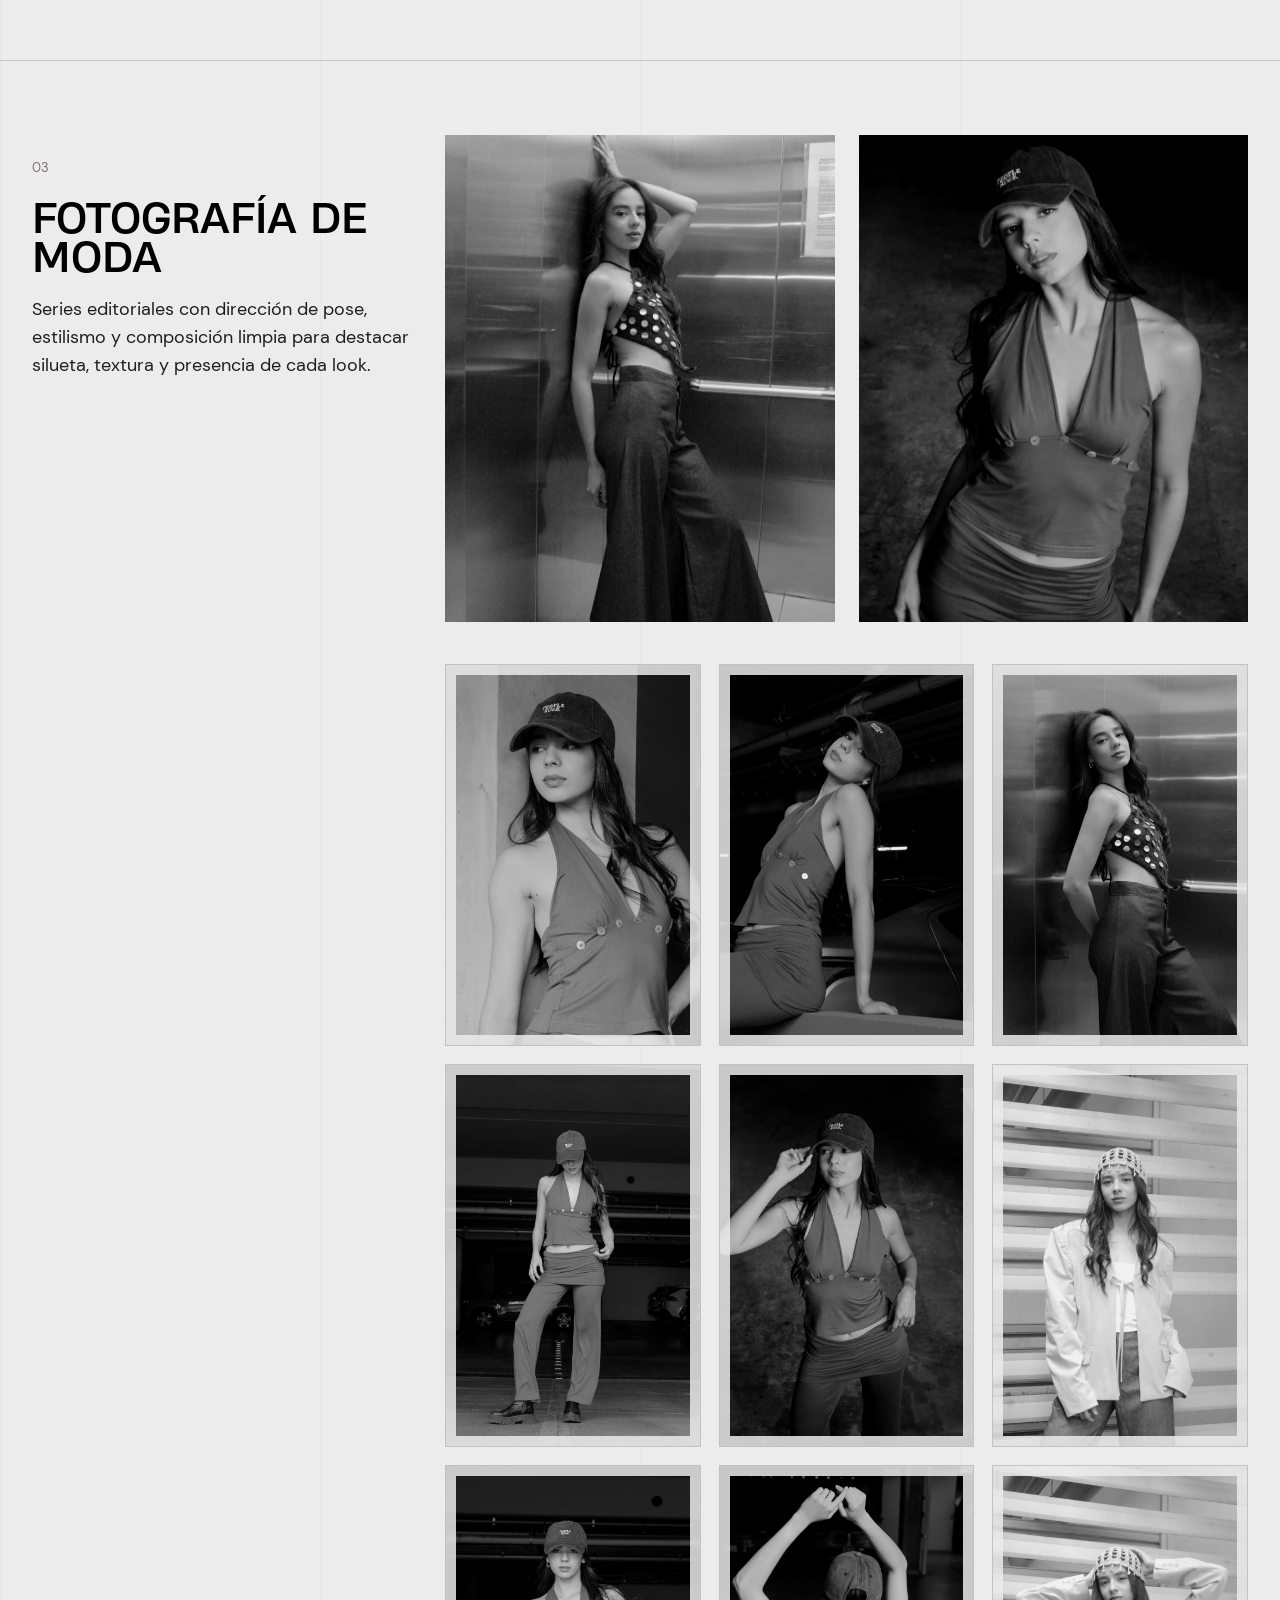
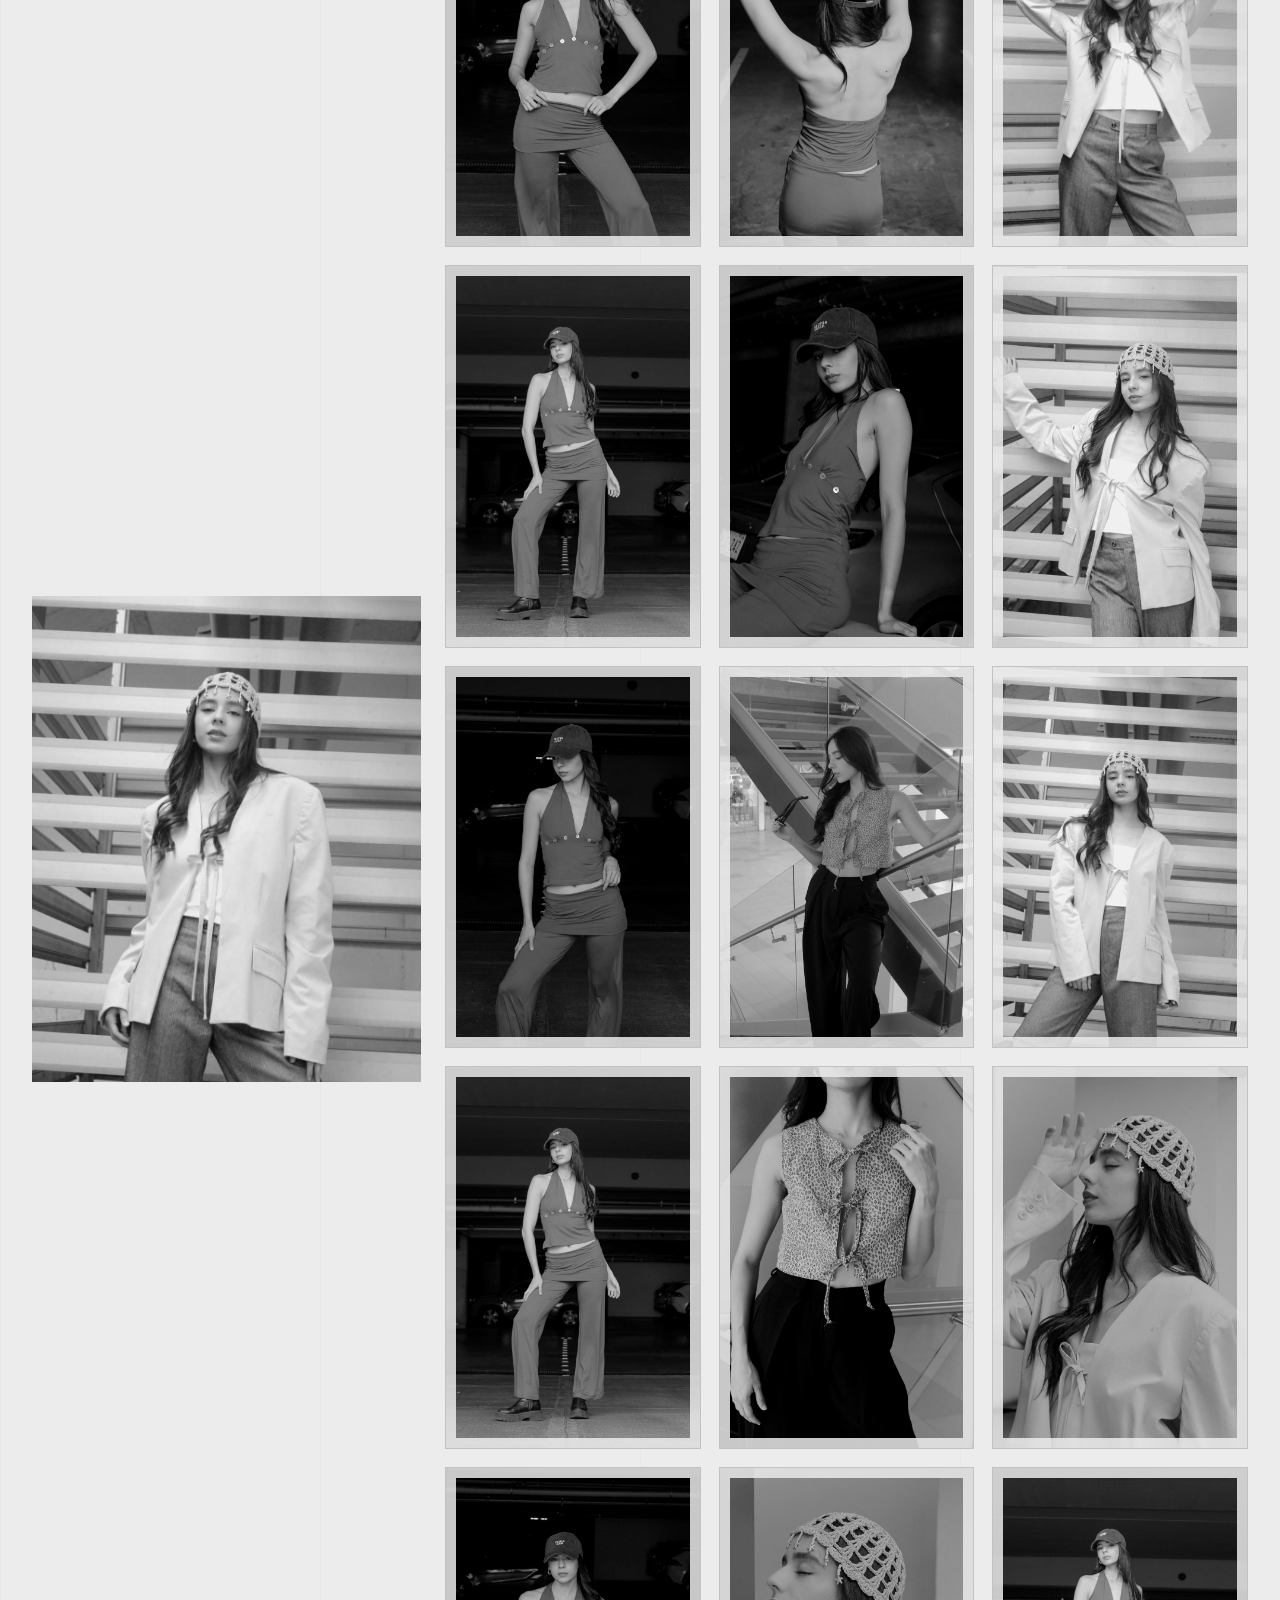
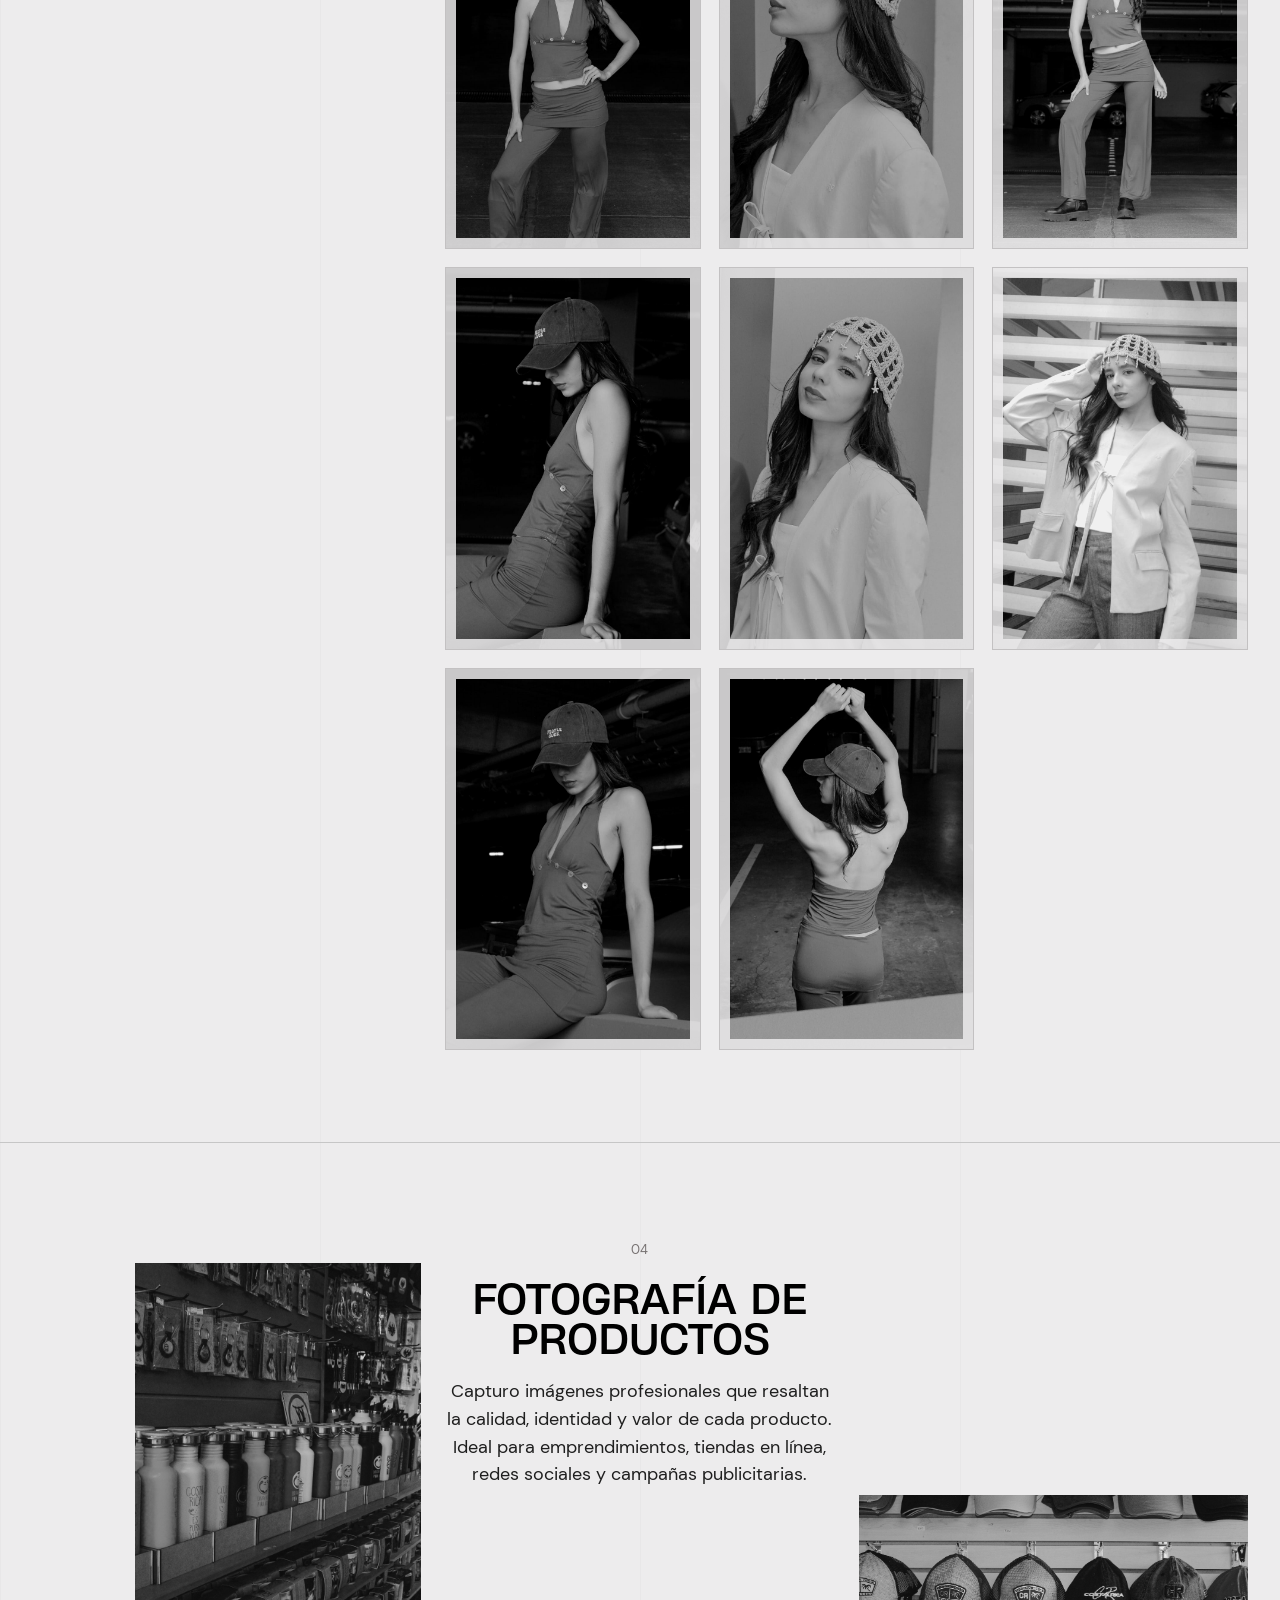
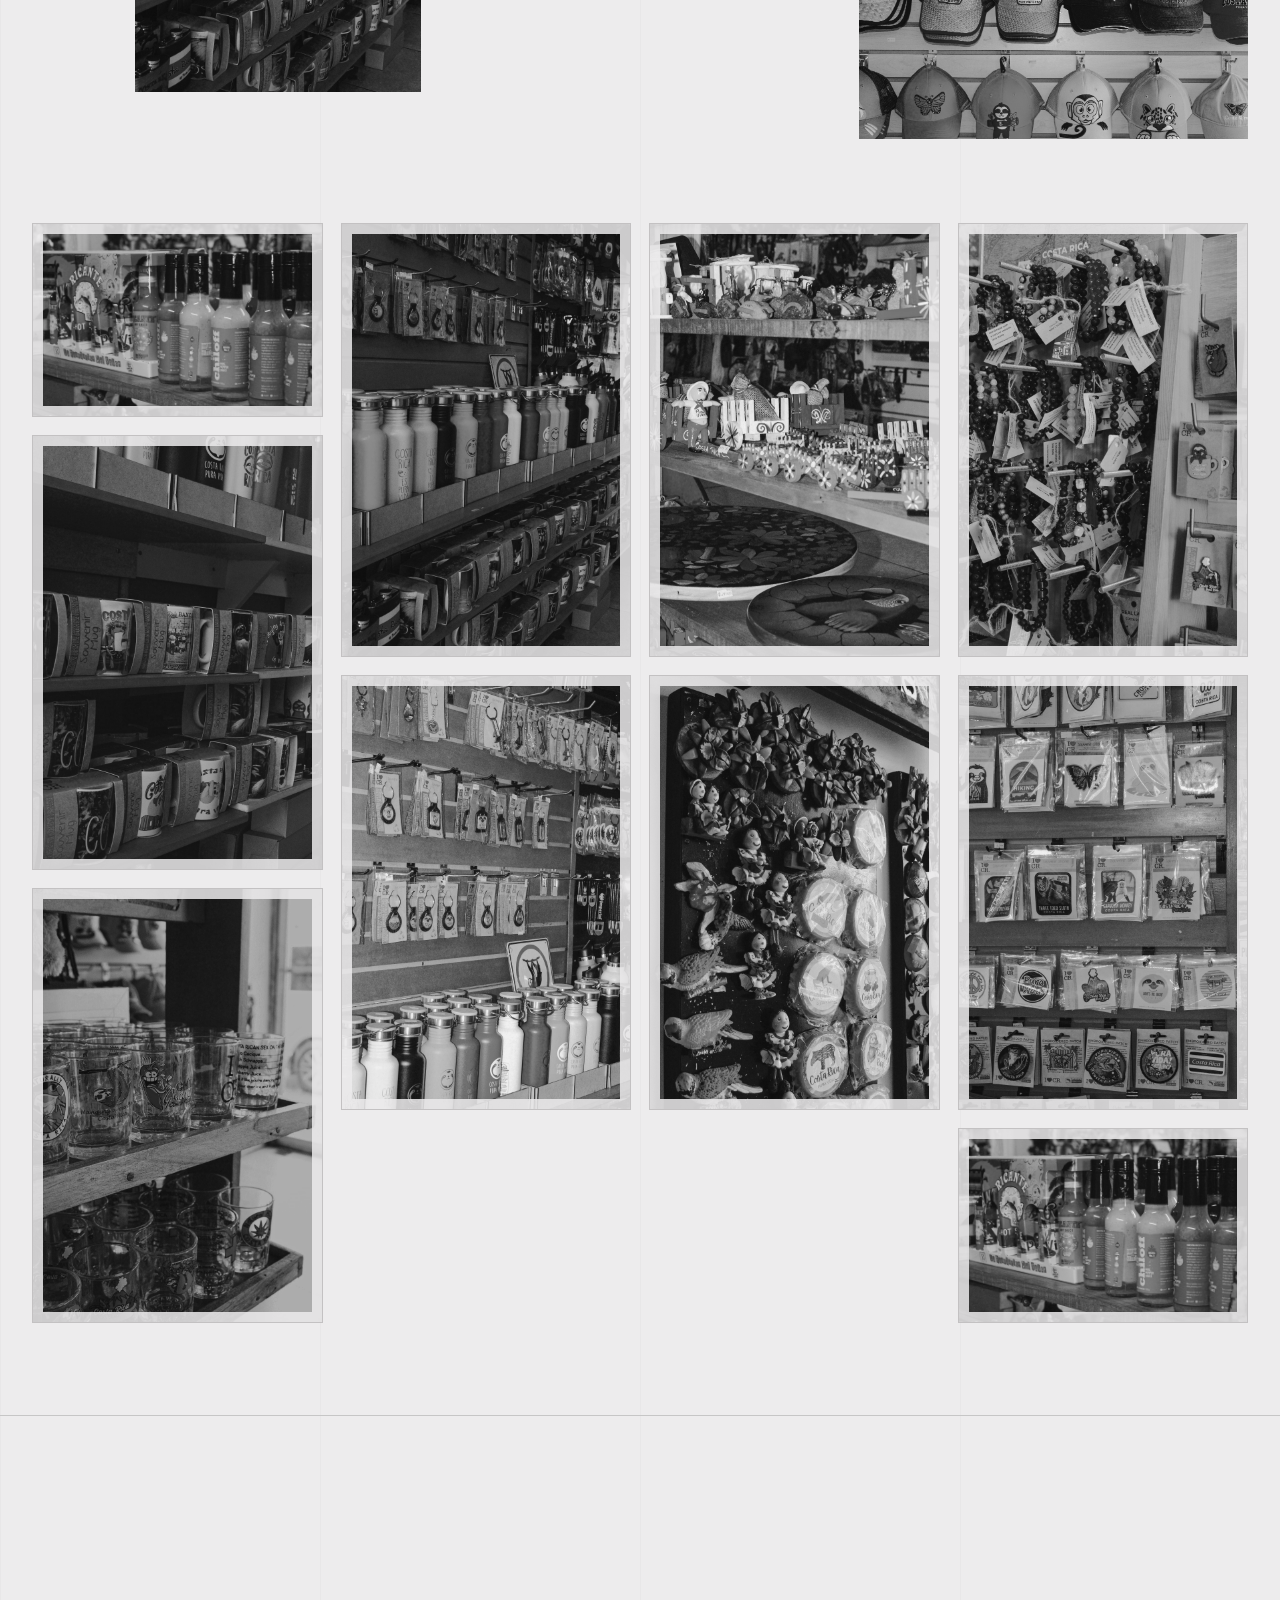
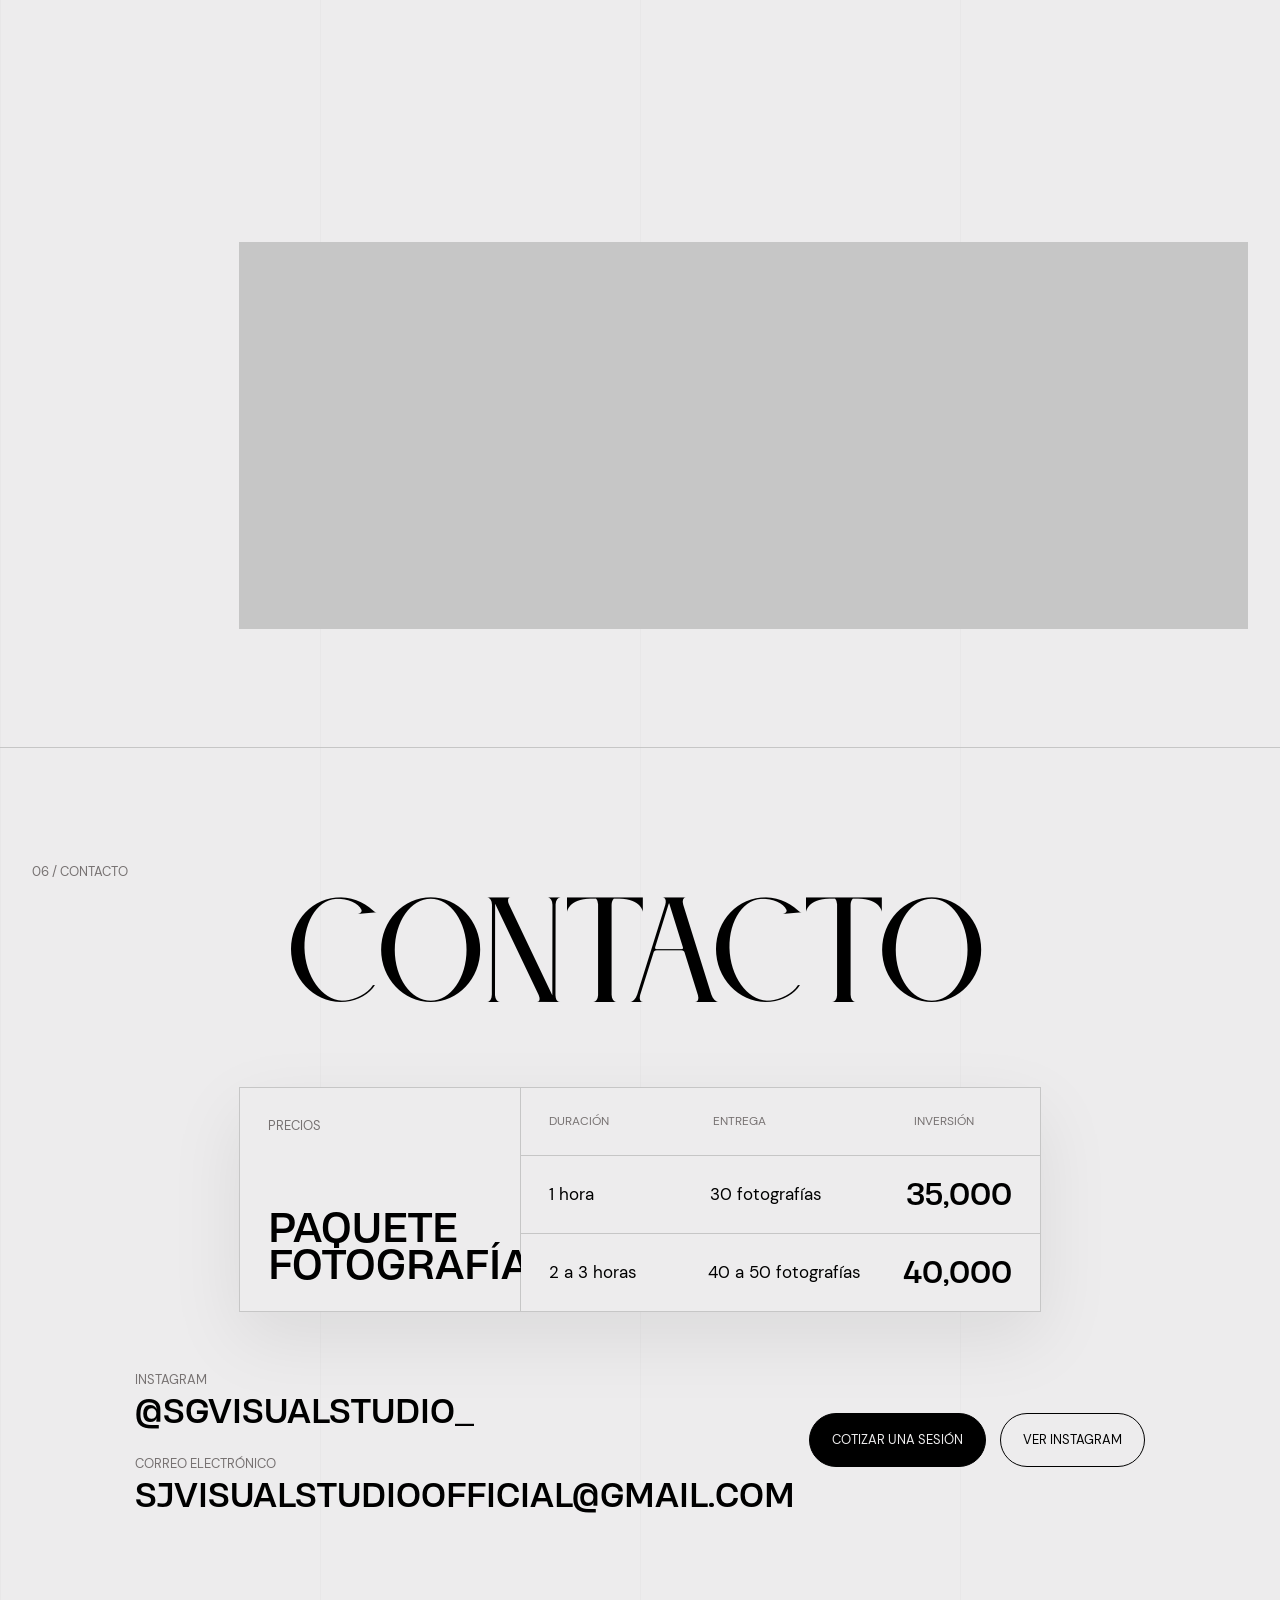
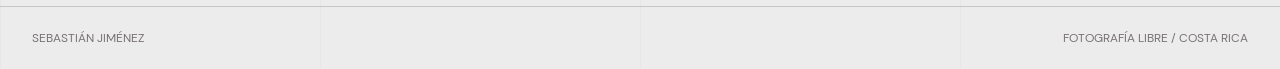
==== commit c6979d7d: "Agregar apartado de moda" ====
--- a/index.html
+++ b/index.html
@@ -153,8 +153,8 @@
     <section class="portfolio" id="portafolio" aria-labelledby="portfolio-title">
       <div class="portfolio-header section-grid">
         <p class="section-kicker reveal">04 / Portafolio</p>
-        <h2 id="portfolio-title" class="reveal">Recuerdos para Siempre</h2>
-        <p class="portfolio-intro reveal">Una selección de imágenes en blanco y negro construidas desde el gesto, la luz y el valor documental del momento.</p>
+        <h2 id="portfolio-title" class="reveal">Series seleccionadas</h2>
+        <p class="portfolio-intro reveal">Una selección de retrato, moda, producto y registro documental construida desde el gesto, la luz y la dirección visual de cada serie.</p>
       </div>
 
       <article class="project project-basilica section-grid reveal" aria-labelledby="basilica-title">
@@ -191,9 +191,106 @@
         </figure>
       </article>
 
+      <article class="project project-fashion section-grid reveal" aria-labelledby="fashion-title">
+        <div class="project-copy fashion-copy">
+          <span class="project-number">03</span>
+          <h3 id="fashion-title">Fotografía de moda</h3>
+          <p>Series editoriales con dirección de pose, estilismo y composición limpia para destacar silueta, textura y presencia de cada look.</p>
+        </div>
+        <figure class="project-image fashion-hero magnetic">
+          <img src="assets/fashion/fashion-24.jpeg" alt="Editorial de moda en ascensor con pantalón azul" width="1600" height="2400" loading="lazy">
+        </figure>
+        <figure class="project-image fashion-detail magnetic">
+          <img src="assets/fashion/fashion-12.jpeg" alt="Retrato editorial de moda con gorra negra" width="1600" height="2400" loading="lazy">
+        </figure>
+        <figure class="project-image fashion-secondary magnetic">
+          <img src="assets/fashion/fashion-28.jpeg" alt="Look editorial con blazer claro y pantalón gris" width="1600" height="2400" loading="lazy">
+        </figure>
+        <div class="fashion-gallery" aria-label="Collage de fotografia de moda">
+          <figure class="product-gallery-item reveal magnetic">
+            <img src="assets/fashion/fashion-01.jpeg" alt="Retrato de moda con gorra negra y top gris" width="1600" height="2400" loading="lazy">
+          </figure>
+          <figure class="product-gallery-item reveal magnetic">
+            <img src="assets/fashion/fashion-02.jpeg" alt="Look completo de moda en estacionamiento" width="1600" height="2400" loading="lazy">
+          </figure>
+          <figure class="product-gallery-item reveal magnetic">
+            <img src="assets/fashion/fashion-03.jpeg" alt="Retrato frontal de moda con conjunto gris" width="1600" height="2400" loading="lazy">
+          </figure>
+          <figure class="product-gallery-item reveal magnetic">
+            <img src="assets/fashion/fashion-04.jpeg" alt="Pose editorial de moda con conjunto gris" width="1600" height="2400" loading="lazy">
+          </figure>
+          <figure class="product-gallery-item reveal magnetic">
+            <img src="assets/fashion/fashion-05.jpeg" alt="Retrato de moda en sombra con gorra" width="1600" height="2400" loading="lazy">
+          </figure>
+          <figure class="product-gallery-item reveal magnetic">
+            <img src="assets/fashion/fashion-06.jpeg" alt="Editorial de moda en estacionamiento" width="1600" height="2400" loading="lazy">
+          </figure>
+          <figure class="product-gallery-item reveal magnetic">
+            <img src="assets/fashion/fashion-07.jpeg" alt="Retrato de moda con mano en cintura" width="1600" height="2400" loading="lazy">
+          </figure>
+          <figure class="product-gallery-item reveal magnetic">
+            <img src="assets/fashion/fashion-08.jpeg" alt="Perfil editorial sentado sobre auto" width="1600" height="2400" loading="lazy">
+          </figure>
+          <figure class="product-gallery-item reveal magnetic">
+            <img src="assets/fashion/fashion-09.jpeg" alt="Pose editorial de moda sentada" width="1600" height="2400" loading="lazy">
+          </figure>
+          <figure class="product-gallery-item reveal magnetic">
+            <img src="assets/fashion/fashion-10.jpeg" alt="Retrato lateral de moda sobre auto" width="1600" height="2400" loading="lazy">
+          </figure>
+          <figure class="product-gallery-item reveal magnetic">
+            <img src="assets/fashion/fashion-11.jpeg" alt="Retrato editorial con fondo gris" width="1600" height="2400" loading="lazy">
+          </figure>
+          <figure class="product-gallery-item reveal magnetic">
+            <img src="assets/fashion/fashion-13.jpeg" alt="Espalda de look editorial gris" width="1600" height="2400" loading="lazy">
+          </figure>
+          <figure class="product-gallery-item reveal magnetic">
+            <img src="assets/fashion/fashion-14.jpeg" alt="Retrato editorial apoyada en auto" width="1600" height="2400" loading="lazy">
+          </figure>
+          <figure class="product-gallery-item reveal magnetic">
+            <img src="assets/fashion/fashion-15.jpeg" alt="Look animal print en escalera" width="1600" height="2400" loading="lazy">
+          </figure>
+          <figure class="product-gallery-item reveal magnetic">
+            <img src="assets/fashion/fashion-16.jpeg" alt="Detalle de top animal print" width="1600" height="2400" loading="lazy">
+          </figure>
+          <figure class="product-gallery-item reveal magnetic">
+            <img src="assets/fashion/fashion-17.jpeg" alt="Retrato de moda con tocado tejido" width="1600" height="2400" loading="lazy">
+          </figure>
+          <figure class="product-gallery-item reveal magnetic">
+            <img src="assets/fashion/fashion-18.jpeg" alt="Retrato frontal con tocado tejido y estrellas" width="1600" height="2400" loading="lazy">
+          </figure>
+          <figure class="product-gallery-item reveal magnetic">
+            <img src="assets/fashion/fashion-19.jpeg" alt="Espalda de look editorial gris con gorra" width="1600" height="2400" loading="lazy">
+          </figure>
+          <figure class="product-gallery-item reveal magnetic">
+            <img src="assets/fashion/fashion-20.jpeg" alt="Editorial de moda en ascensor metalico" width="1600" height="2400" loading="lazy">
+          </figure>
+          <figure class="product-gallery-item reveal magnetic">
+            <img src="assets/fashion/fashion-21.jpeg" alt="Look de moda con blazer claro" width="1600" height="2400" loading="lazy">
+          </figure>
+          <figure class="product-gallery-item reveal magnetic">
+            <img src="assets/fashion/fashion-22.jpeg" alt="Retrato de moda con mano sobre tocado tejido" width="1600" height="2400" loading="lazy">
+          </figure>
+          <figure class="product-gallery-item reveal magnetic">
+            <img src="assets/fashion/fashion-23.jpeg" alt="Pose editorial con blazer claro frente a persiana" width="1600" height="2400" loading="lazy">
+          </figure>
+          <figure class="product-gallery-item reveal magnetic">
+            <img src="assets/fashion/fashion-25.jpeg" alt="Retrato de moda con blazer y pantalon gris" width="1600" height="2400" loading="lazy">
+          </figure>
+          <figure class="product-gallery-item reveal magnetic">
+            <img src="assets/fashion/fashion-26.jpeg" alt="Perfil de moda con tocado tejido" width="1600" height="2400" loading="lazy">
+          </figure>
+          <figure class="product-gallery-item reveal magnetic">
+            <img src="assets/fashion/fashion-27.jpeg" alt="Look completo gris en estacionamiento" width="1600" height="2400" loading="lazy">
+          </figure>
+          <figure class="product-gallery-item reveal magnetic">
+            <img src="assets/fashion/fashion-29.jpeg" alt="Retrato de moda frente a persiana blanca" width="1600" height="2400" loading="lazy">
+          </figure>
+        </div>
+      </article>
+
       <article class="project project-products section-grid reveal" id="servicios" aria-labelledby="products-title">
         <div class="project-copy product-copy">
-          <span class="project-number">03</span>
+          <span class="project-number">04</span>
           <h3 id="products-title">Fotografía de productos</h3>
           <p>Capturo imágenes profesionales que resaltan la calidad, identidad y valor de cada producto. Ideal para emprendimientos, tiendas en línea, redes sociales y campañas publicitarias.</p>
         </div>
@@ -249,11 +346,16 @@
         </article>
         <article class="service-item reveal">
           <span>02</span>
+          <h3>Moda</h3>
+          <p>Series editoriales y lookbooks con dirección de pose, styling y ritmo visual para marcas o talento.</p>
+        </article>
+        <article class="service-item reveal">
+          <span>03</span>
           <h3>Producto</h3>
           <p>Fotografía para emprendimientos, tiendas en línea, redes sociales y campañas publicitarias.</p>
         </article>
         <article class="service-item reveal">
-          <span>03</span>
+          <span>04</span>
           <h3>Eventos y arquitectura</h3>
           <p>Registro visual de espacios, celebraciones y momentos con enfoque documental.</p>
         </article>
--- a/css.css
+++ b/css.css
@@ -673,6 +673,40 @@
   aspect-ratio: 4 / 3;
 }
 
+.project-fashion .fashion-copy {
+  grid-column: 1 / 5;
+  grid-row: 1;
+  align-self: start;
+}
+
+.fashion-hero {
+  grid-column: 5 / 9;
+  grid-row: 1;
+  aspect-ratio: 4 / 5;
+  min-height: 0;
+}
+
+.fashion-detail {
+  grid-column: 9 / 13;
+  grid-row: 1;
+  aspect-ratio: 4 / 5;
+  min-height: 0;
+}
+
+.fashion-secondary {
+  grid-column: 1 / 5;
+  grid-row: 2;
+  aspect-ratio: 4 / 5;
+  min-height: 0;
+}
+
+.fashion-gallery {
+  grid-column: 5 / 13;
+  grid-row: 2;
+  columns: 4 170px;
+  column-gap: 18px;
+}
+
 .project-products .product-copy {
   grid-column: 5 / 9;
   grid-row: 1;
@@ -693,12 +727,23 @@
   aspect-ratio: 16 / 10;
 }
 
+.product-gallery,
+.fashion-gallery {
+  grid-column: 1 / -1;
+  columns: 4 210px;
+  column-gap: 18px;
+}
+
 .product-gallery {
   grid-column: 1 / -1;
   grid-row: 3;
-  columns: 4 210px;
-  column-gap: 18px;
   margin-top: 42px;
+}
+
+.fashion-gallery {
+  grid-column: 5 / 13;
+  grid-row: 2;
+  margin-top: 0;
 }
 
 .product-gallery-item {
@@ -752,7 +797,7 @@
 .service-list {
   grid-column: 3 / 13;
   display: grid;
-  grid-template-columns: repeat(3, minmax(0, 1fr));
+  grid-template-columns: repeat(4, minmax(0, 1fr));
   gap: 1px;
   margin-top: 54px;
   background: var(--line);
@@ -1133,6 +1178,11 @@
   .portrait-main,
   .portrait-wide,
   .portrait-secondary,
+  .project-fashion .fashion-copy,
+  .fashion-hero,
+  .fashion-detail,
+  .fashion-secondary,
+  .fashion-gallery,
   .project-products .product-copy,
   .product-main,
   .product-wide {
@@ -1201,6 +1251,37 @@
     aspect-ratio: 3 / 4;
   }
 
+  .project-fashion .fashion-copy {
+    grid-column: 1 / 4;
+    grid-row: 1;
+  }
+
+  .fashion-hero {
+    grid-column: 4 / -1;
+    grid-row: 1;
+    aspect-ratio: 3 / 4;
+  }
+
+  .fashion-detail {
+    grid-column: 1 / 4;
+    grid-row: 2;
+    aspect-ratio: 3 / 4;
+  }
+
+  .fashion-secondary {
+    grid-column: 4 / -1;
+    grid-row: 2;
+    aspect-ratio: 3 / 4;
+  }
+
+  .fashion-gallery {
+    grid-column: 1 / -1;
+    grid-row: 3;
+    columns: 3 180px;
+    column-gap: 14px;
+    margin-top: 18px;
+  }
+
   .project-products .product-copy {
     grid-column: 1 / 4;
     grid-row: 1;
@@ -1328,6 +1409,9 @@
   .basilica-tall,
   .portrait-main,
   .portrait-secondary,
+  .fashion-hero,
+  .fashion-detail,
+  .fashion-secondary,
   .product-main {
     min-height: auto;
     aspect-ratio: 4 / 5;
@@ -1341,6 +1425,11 @@
   .portrait-main,
   .portrait-wide,
   .portrait-secondary,
+  .project-fashion .fashion-copy,
+  .fashion-hero,
+  .fashion-detail,
+  .fashion-secondary,
+  .fashion-gallery,
   .project-products .product-copy,
   .product-main,
   .product-wide,
@@ -1365,6 +1454,7 @@
     border-width: 8px;
   }
 
+  .fashion-gallery,
   .product-gallery {
     columns: 2 130px;
     column-gap: 12px;
